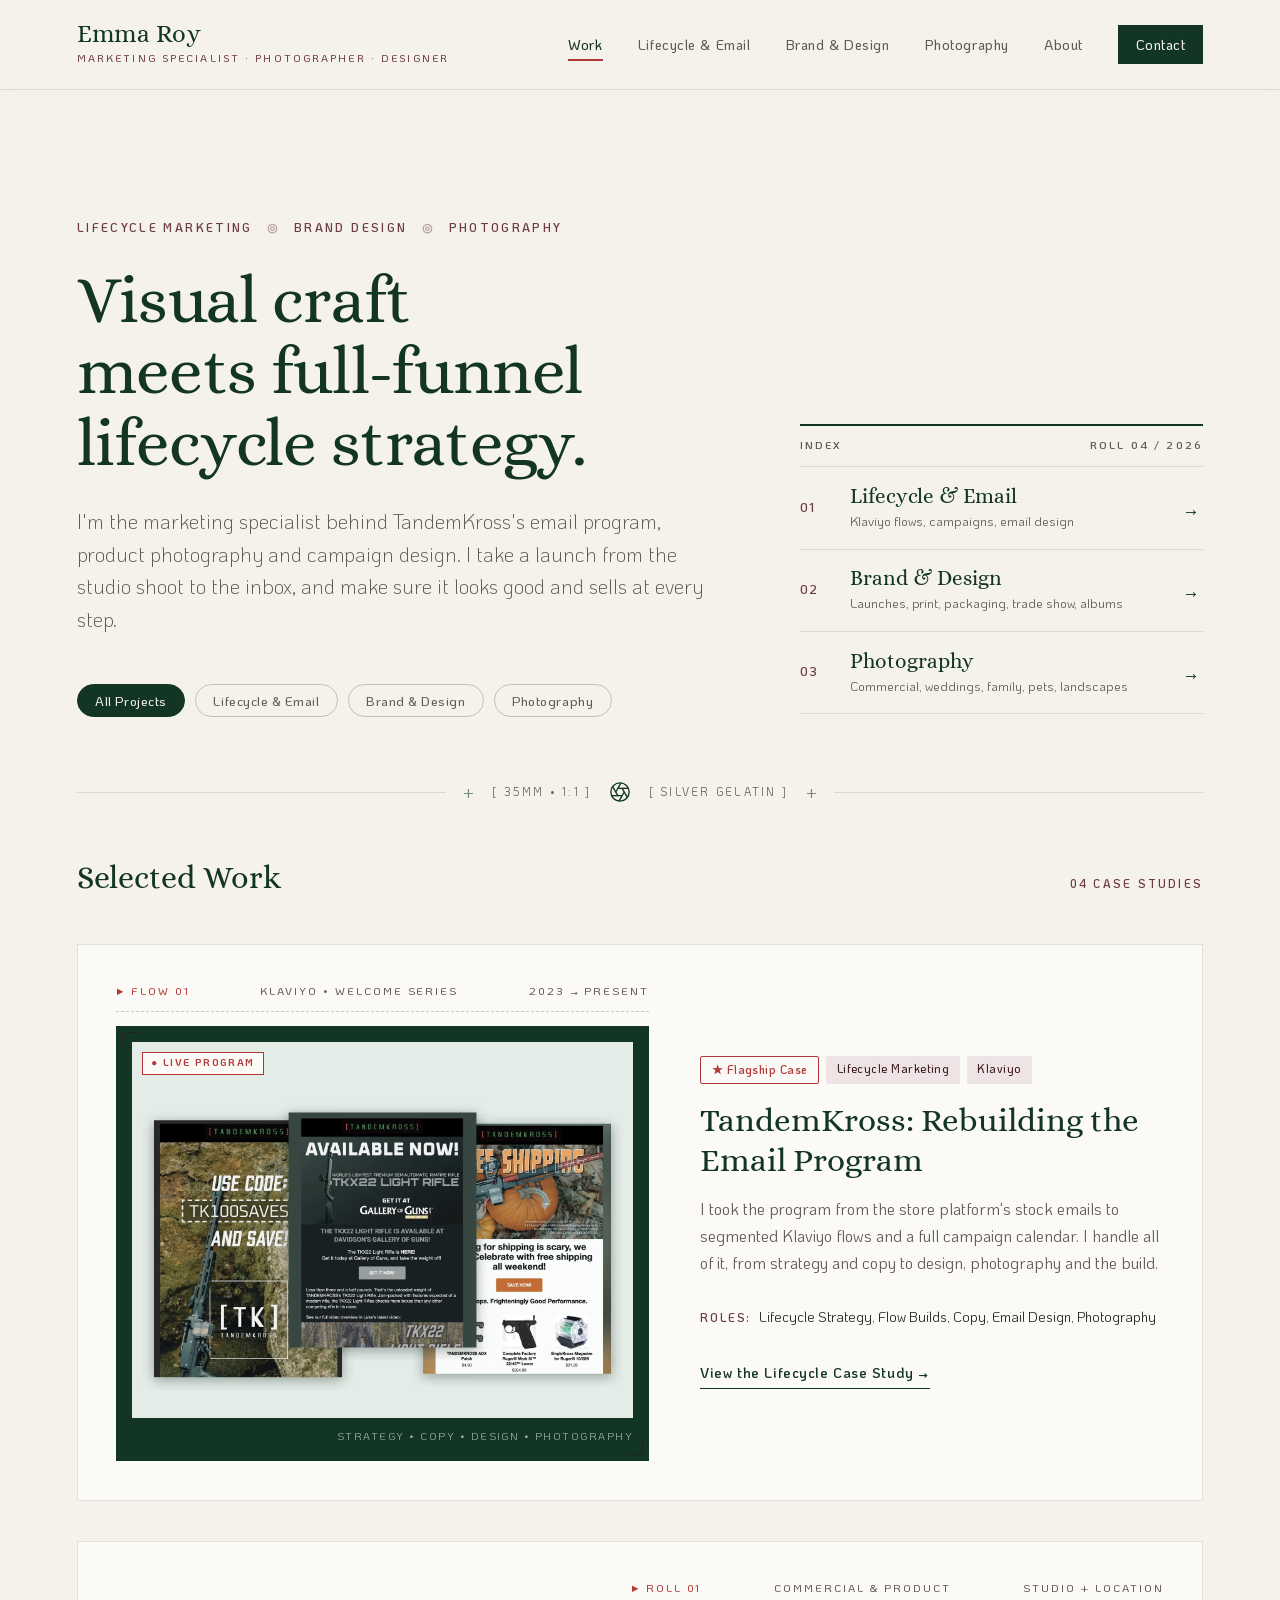
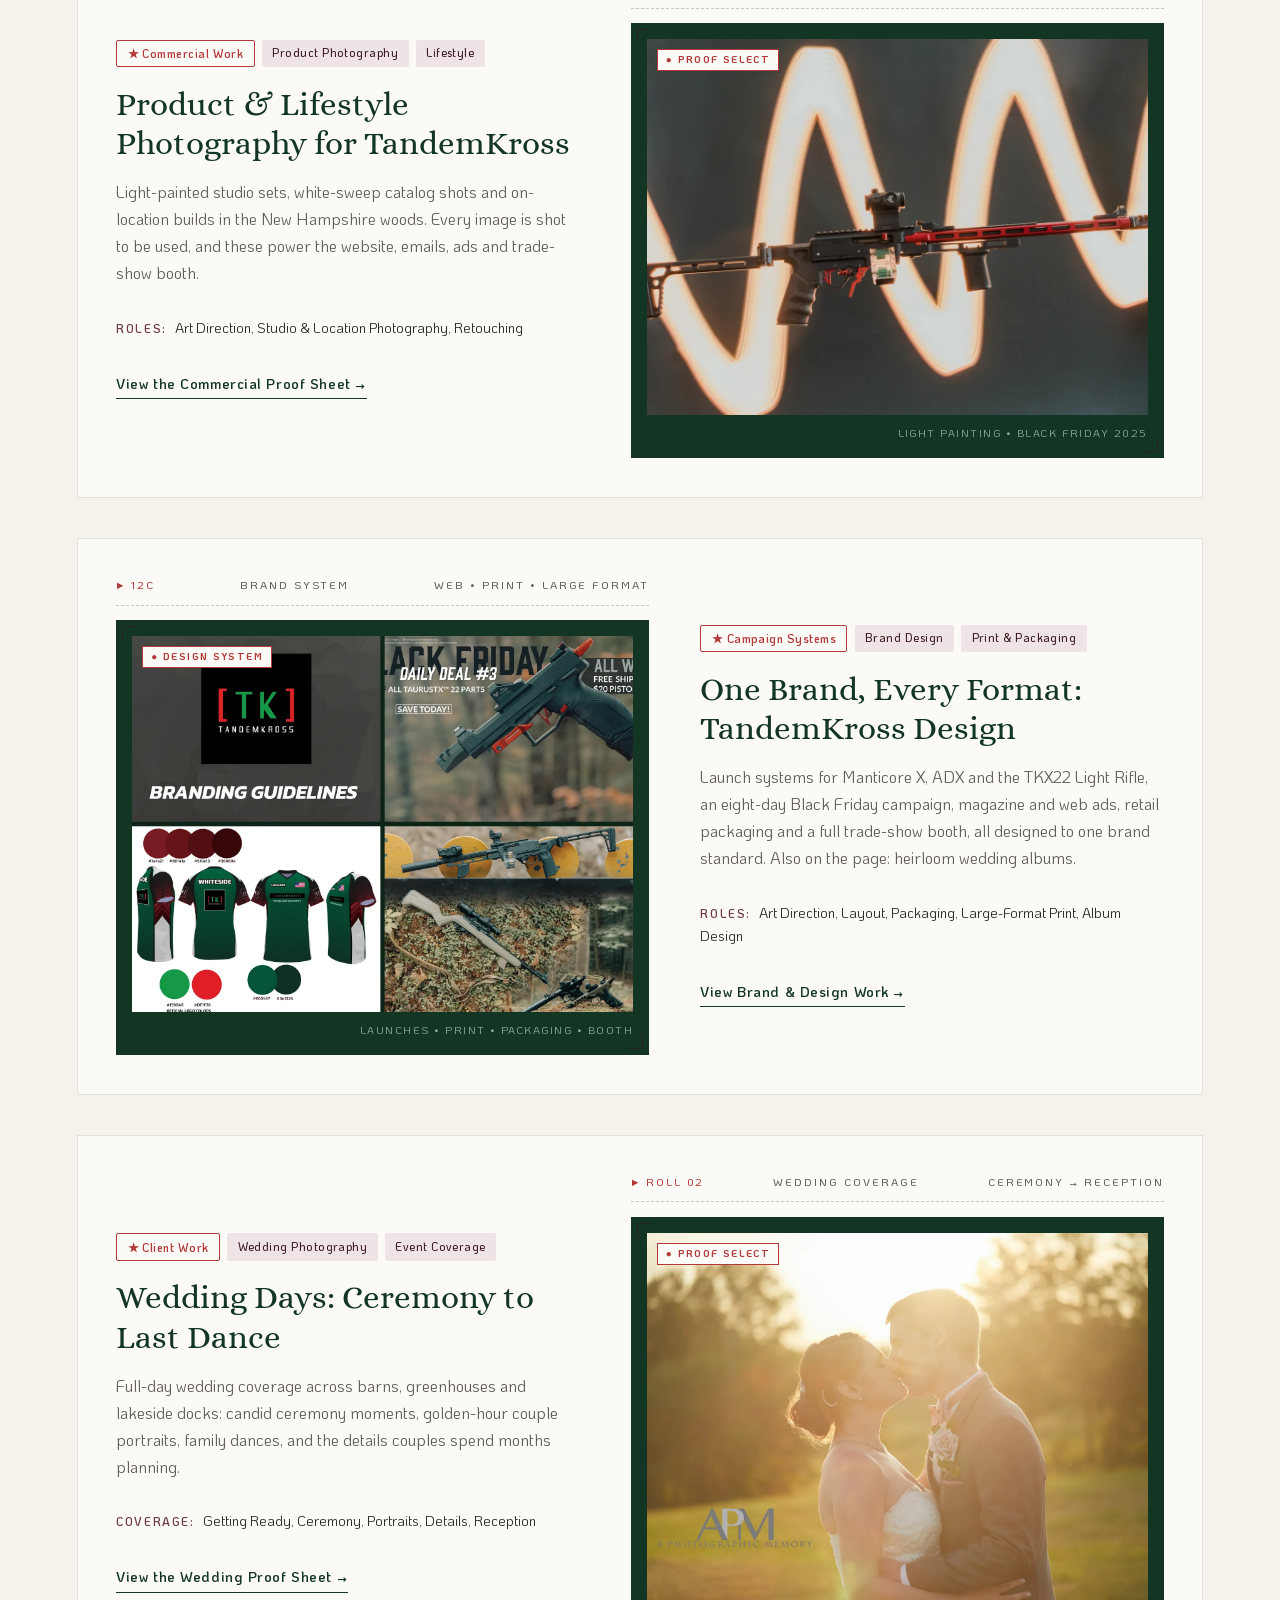
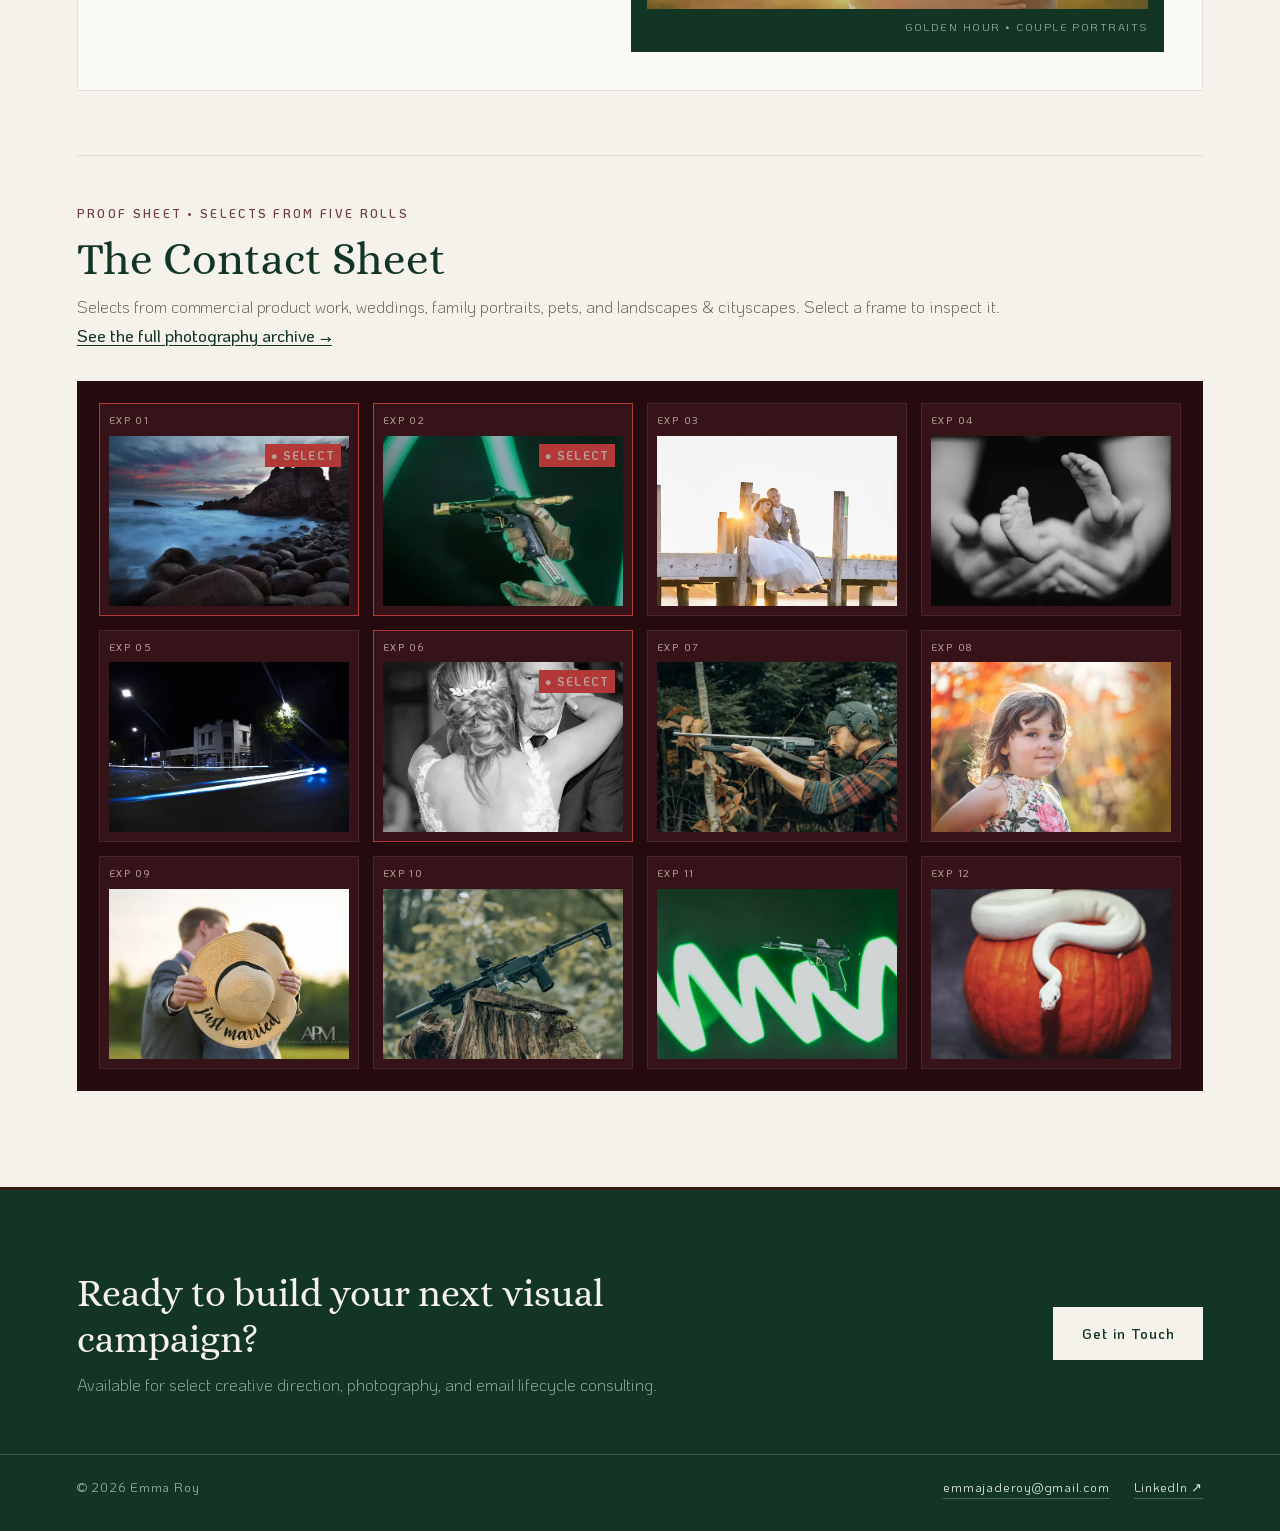
==== index.html @ 96a7fdbf "11-2-26 TandemKross case studies & portrait - Lifecycle page: real email program case studies (progr" ====
<!DOCTYPE html>
<html lang="en">
<head>
  <meta charset="UTF-8" />
  <meta name="viewport" content="width=device-width, initial-scale=1.0" />
  <title>Emma Roy | Lifecycle, Brand & Photography Portfolio</title>
  <meta name="description" content="Emma Roy, marketing specialist, photographer and designer: email lifecycle marketing, brand and campaign design, and commercial and wedding photography." />
  <meta property="og:type" content="website" />
  <meta property="og:title" content="Emma Roy | Lifecycle, Brand & Photography Portfolio" />
  <meta property="og:description" content="Case studies spanning art direction, photography, email design and behavioral CRM automation." />
  <meta name="theme-color" content="#F5F2EC" />
  <link rel="icon" href="favicon.svg" type="image/svg+xml" />
  <link rel="stylesheet" href="style.css" />
</head>
<body>

  <!-- Navigation -->
  <header class="site-header">
    <a href="index.html" class="logo">
      <span class="logo-name">Emma Roy</span>
      <span class="logo-role">Marketing Specialist · Photographer · Designer</span>
    </a>
    <nav class="nav-links">
      <a href="index.html" class="active">Work</a>
      <a href="lifecycle.html">Lifecycle & Email</a>
      <a href="brand-design.html">Brand & Design</a>
      <a href="photography.html">Photography</a>
      <a href="about.html">About</a>
      <a href="about.html#contact" class="nav-cta">Contact</a>
    </nav>
  </header>

  <!-- Hero Section -->
  <section class="hero-section hero-home">
    <div class="hero-main">
      <div class="hero-meta">
        <span>Lifecycle Marketing</span>
        <span class="aperture-glyph">◎</span>
        <span>Brand Design</span>
        <span class="aperture-glyph">◎</span>
        <span>Photography</span>
      </div>
      <h1 class="hero-title">Visual craft meets full-funnel lifecycle strategy.</h1>
      <p class="hero-lead">
        I'm the marketing specialist behind TandemKross's email program, product photography and campaign design. I take a launch from the studio shoot to the inbox, and make sure it looks good and sells at every step.
      </p>

      <!-- Work Filter Controls -->
      <div class="filter-bar" aria-label="Filter case studies">
        <button type="button" class="filter-btn active" data-filter="all">All Projects</button>
        <button type="button" class="filter-btn" data-filter="lifecycle">Lifecycle & Email</button>
        <button type="button" class="filter-btn" data-filter="brand">Brand & Design</button>
        <button type="button" class="filter-btn" data-filter="photo">Photography</button>
      </div>
    </div>

    <!-- Discipline Index (contents card) -->
    <nav class="discipline-index" aria-label="Disciplines">
      <div class="index-head">
        <span>Index</span>
        <span>Roll 04 / 2026</span>
      </div>
      <a href="lifecycle.html" class="index-row">
        <span class="index-num">01</span>
        <span class="index-body">
          <span class="index-title">Lifecycle & Email</span>
          <span class="index-desc">Klaviyo flows, campaigns, email design</span>
        </span>
        <span class="index-arrow" aria-hidden="true">→</span>
      </a>
      <a href="brand-design.html" class="index-row">
        <span class="index-num">02</span>
        <span class="index-body">
          <span class="index-title">Brand & Design</span>
          <span class="index-desc">Launches, print, packaging, trade show, albums</span>
        </span>
        <span class="index-arrow" aria-hidden="true">→</span>
      </a>
      <a href="photography.html" class="index-row">
        <span class="index-num">03</span>
        <span class="index-body">
          <span class="index-title">Photography</span>
          <span class="index-desc">Commercial, weddings, family, pets, landscapes</span>
        </span>
        <span class="index-arrow" aria-hidden="true">→</span>
      </a>
    </nav>
  </section>

  <!-- Aperture / Shutter Section Divider -->
  <div class="photo-divider">
    <span class="crop-mark">+</span>
    <span class="aspect-stamp">[ 35MM • 1:1 ]</span>
    <span class="aperture-icon">
      <svg width="22" height="22" viewBox="0 0 24 24" fill="none" stroke="currentColor" stroke-width="1.5">
        <circle cx="12" cy="12" r="10"/>
        <line x1="14.31" y1="8" x2="20.05" y2="17.94"/>
        <line x1="9.69" y1="8" x2="21.17" y2="8"/>
        <line x1="7.38" y1="12" x2="13.12" y2="2.06"/>
        <line x1="9.69" y1="16" x2="3.95" y2="6.06"/>
        <line x1="14.31" y1="16" x2="2.83" y2="16"/>
        <line x1="16.62" y1="12" x2="10.88" y2="21.94"/>
      </svg>
    </span>
    <span class="aspect-stamp">[ SILVER GELATIN ]</span>
    <span class="crop-mark">+</span>
  </div>

  <!-- Featured Case Studies Feed -->
  <main id="work" class="case-study-feed">

    <header class="feed-header">
      <h2 class="feed-title">Selected Work</h2>
      <span class="feed-count">04 Case Studies</span>
    </header>

    <!-- Project 1: Lifecycle & Email -->
    <article class="case-card" data-category="lifecycle">
      <div class="card-visual">
        <div class="film-rebate-strip">
          <span class="rebate-code">▶ FLOW 01</span>
          <span class="film-stock">KLAVIYO • WELCOME SERIES</span>
          <span class="exposure-spec">2023 → PRESENT</span>
        </div>

        <div class="media-container">
          <div class="proof-stamp">● LIVE PROGRAM</div>
          <img src="images/web/email/cover-collage-lg.webp"
               alt="Three TandemKross emails: a welcome offer, the TKX22 Light Rifle launch, and a Halloween free-shipping promotion"
               width="1600" height="1200" loading="lazy" decoding="async" />
          <div class="film-stamp">STRATEGY • COPY • DESIGN • PHOTOGRAPHY</div>
        </div>
      </div>

      <div class="card-info">
        <div class="tag-row">
          <span class="badge grease-badge">★ Flagship Case</span>
          <span class="badge">Lifecycle Marketing</span>
          <span class="badge">Klaviyo</span>
        </div>
        <h2 class="project-title">TandemKross: Rebuilding the Email Program</h2>
        <p class="project-summary">
          I took the program from the store platform's stock emails to segmented Klaviyo flows and a full campaign calendar. I handle all of it, from strategy and copy to design, photography and the build.
        </p>

        <div class="roles-delivered">
          <span>ROLES:</span> Lifecycle Strategy, Flow Builds, Copy, Email Design, Photography
        </div>

        <a href="lifecycle.html" class="view-case-link">View the Lifecycle Case Study →</a>
      </div>
    </article>

    <!-- Project 2: Commercial photography -->
    <article class="case-card reverse" data-category="photo brand">
      <div class="card-visual">
        <div class="film-rebate-strip">
          <span class="rebate-code">▶ ROLL 01</span>
          <span class="film-stock">COMMERCIAL & PRODUCT</span>
          <span class="exposure-spec">STUDIO + LOCATION</span>
        </div>

        <div class="media-container">
          <div class="proof-stamp">● PROOF SELECT</div>
          <img src="images/web/commercial/studio-light-painting-1-lg.webp"
               alt="Pistol suspended in sweeping white light-painted trails on black"
               width="1200" height="800" loading="lazy" decoding="async" />
          <div class="film-stamp">LIGHT PAINTING • BLACK FRIDAY 2025</div>
        </div>
      </div>

      <div class="card-info">
        <div class="tag-row">
          <span class="badge grease-badge">★ Commercial Work</span>
          <span class="badge">Product Photography</span>
          <span class="badge">Lifestyle</span>
        </div>
        <h2 class="project-title">Product & Lifestyle Photography for TandemKross</h2>
        <p class="project-summary">
          Light-painted studio sets, white-sweep catalog shots and on-location builds in the New Hampshire woods. Every image is shot to be used, and these power the website, emails, ads and trade-show booth.
        </p>

        <div class="roles-delivered">
          <span>ROLES:</span> Art Direction, Studio & Location Photography, Retouching
        </div>

        <a href="photography.html#roll-commercial" class="view-case-link">View the Commercial Proof Sheet →</a>
      </div>
    </article>

    <!-- Project 3: Brand & Campaign Design -->
    <article class="case-card" data-category="brand">
      <div class="card-visual">
        <div class="film-rebate-strip">
          <span class="rebate-code">▶ 12C</span>
          <span class="film-stock">BRAND SYSTEM</span>
          <span class="exposure-spec">WEB • PRINT • LARGE FORMAT</span>
        </div>

        <div class="media-container">
          <div class="proof-stamp">● DESIGN SYSTEM</div>
          <img src="images/web/design/cover-collage-lg.webp"
               alt="TandemKross design work: brand guidelines cover, a Black Friday banner, the team jersey and a trade-show back wall"
               width="1600" height="1200" loading="lazy" decoding="async" />
          <div class="film-stamp">LAUNCHES • PRINT • PACKAGING • BOOTH</div>
        </div>
      </div>

      <div class="card-info">
        <div class="tag-row">
          <span class="badge grease-badge">★ Campaign Systems</span>
          <span class="badge">Brand Design</span>
          <span class="badge">Print & Packaging</span>
        </div>
        <h2 class="project-title">One Brand, Every Format: TandemKross Design</h2>
        <p class="project-summary">
          Launch systems for Manticore X, ADX and the TKX22 Light Rifle, an eight-day Black Friday campaign, magazine and web ads, retail packaging and a full trade-show booth, all designed to one brand standard. Also on the page: heirloom wedding albums.
        </p>

        <div class="roles-delivered">
          <span>ROLES:</span> Art Direction, Layout, Packaging, Large-Format Print, Album Design
        </div>

        <a href="brand-design.html" class="view-case-link">View Brand & Design Work →</a>
      </div>
    </article>

    <!-- Project 4: Photography (Weddings) -->
    <article class="case-card reverse" data-category="photo">
      <div class="card-visual">
        <div class="film-rebate-strip">
          <span class="rebate-code">▶ ROLL 02</span>
          <span class="film-stock">WEDDING COVERAGE</span>
          <span class="exposure-spec">CEREMONY → RECEPTION</span>
        </div>

        <div class="media-container">
          <div class="proof-stamp">● PROOF SELECT</div>
          <img src="images/web/weddings/wedding-golden-hour-lg.webp"
               alt="Bride and groom kissing in a field, backlit by golden-hour sun"
               width="1600" height="1066" loading="lazy" decoding="async" />
          <div class="film-stamp">GOLDEN HOUR • COUPLE PORTRAITS</div>
        </div>
      </div>

      <div class="card-info">
        <div class="tag-row">
          <span class="badge grease-badge">★ Client Work</span>
          <span class="badge">Wedding Photography</span>
          <span class="badge">Event Coverage</span>
        </div>
        <h2 class="project-title">Wedding Days: Ceremony to Last Dance</h2>
        <p class="project-summary">
          Full-day wedding coverage across barns, greenhouses and lakeside docks: candid ceremony moments, golden-hour couple portraits, family dances, and the details couples spend months planning.
        </p>

        <div class="roles-delivered">
          <span>COVERAGE:</span> Getting Ready, Ceremony, Portraits, Details, Reception
        </div>

        <a href="photography.html#roll-weddings" class="view-case-link">View the Wedding Proof Sheet →</a>
      </div>
    </article>

  </main>

  <!-- Combined Photography Section: The Darkroom Contact Sheet -->
  <section id="contact-sheet" class="contact-sheet-section">
    <div class="section-header-wrap">
      <div class="sheet-meta">PROOF SHEET • SELECTS FROM FIVE ROLLS</div>
      <h2 class="sheet-title">The Contact Sheet</h2>
      <p class="sheet-subtitle">Selects from commercial product work, weddings, family portraits, pets, and landscapes & cityscapes. Select a frame to inspect it. <a href="photography.html" class="inline-link">See the full photography archive →</a></p>
    </div>

    <!-- 8-Frame Contact Sheet Grid with Automatic CSS Frame Numbering -->
    <div class="contact-sheet">
      <button type="button" class="contact-frame select-frame" data-full="images/web/landscapes/coast-sea-stacks-dusk-lg.webp" data-spec="24mm • f/22 • 4s • ISO 100">
        <span class="contact-thumb">
          <img src="images/web/landscapes/coast-sea-stacks-dusk-sm.webp" alt="Long exposure of rocky sea stacks at dusk, the water smoothed to mist over boulders" loading="lazy" decoding="async" />
          <span class="grease-pencil-mark">● SELECT</span>
        </span>
      </button>
      <button type="button" class="contact-frame select-frame" data-full="images/web/commercial/studio-light-painting-2-lg.webp" data-spec="Commercial • TandemKross">
        <span class="contact-thumb">
          <img src="images/web/commercial/studio-light-painting-2-sm.webp" alt="Rifle wrapped in electric-blue light-painted waves" loading="lazy" decoding="async" />
          <span class="grease-pencil-mark">● SELECT</span>
        </span>
      </button>
      <button type="button" class="contact-frame" data-full="images/web/weddings/wedding-dock-sunset-lg.webp" data-spec="Wedding coverage">
        <span class="contact-thumb"><img src="images/web/weddings/wedding-dock-sunset-sm.webp" alt="Couple seated at the end of a lake dock at sunset" loading="lazy" decoding="async" /></span>
      </button>
      <button type="button" class="contact-frame" data-full="images/web/family/newborn-feet-bw-lg.webp" data-spec="EF 50mm • f/1.8 • 1/200s • ISO 100">
        <span class="contact-thumb"><img src="images/web/family/newborn-feet-bw-sm.webp" alt="Black and white image of a newborn's feet cradled in a parent's hands" loading="lazy" decoding="async" /></span>
      </button>
      <button type="button" class="contact-frame" data-full="images/web/landscapes/street-light-trails-lg.webp" data-spec="24mm • f/4 • 10s • ISO 100">
        <span class="contact-thumb"><img src="images/web/landscapes/street-light-trails-sm.webp" alt="Blue car light trails sweeping past a corner building at night" loading="lazy" decoding="async" /></span>
      </button>
      <button type="button" class="contact-frame select-frame" data-full="images/web/weddings/wedding-father-daughter-dance-lg.webp" data-spec="Wedding coverage">
        <span class="contact-thumb">
          <img src="images/web/weddings/wedding-father-daughter-dance-sm.webp" alt="Black and white image of the bride embracing her father during their dance" loading="lazy" decoding="async" />
          <span class="grease-pencil-mark">● SELECT</span>
        </span>
      </button>
      <button type="button" class="contact-frame" data-full="images/web/commercial/lifestyle-hunter-build-lg.webp" data-spec="Commercial • TandemKross">
        <span class="contact-thumb"><img src="images/web/commercial/lifestyle-hunter-build-sm.webp" alt="Hunter in flannel aiming a Manticore X build in the woods" loading="lazy" decoding="async" /></span>
      </button>
      <button type="button" class="contact-frame" data-full="images/web/family/toddler-autumn-portrait-lg.webp" data-spec="5D Mark IV • EF 100mm Macro • f/3.2 • 1/2000s • ISO 800">
        <span class="contact-thumb"><img src="images/web/family/toddler-autumn-portrait-sm.webp" alt="Young girl in a floral dress smiling softly against glowing orange autumn leaves" loading="lazy" decoding="async" /></span>
      </button>
      <button type="button" class="contact-frame" data-full="images/web/weddings/wedding-just-married-lg.webp" data-spec="Wedding coverage">
        <span class="contact-thumb"><img src="images/web/weddings/wedding-just-married-sm.webp" alt="Couple kissing behind a straw hat that reads 'just married'" loading="lazy" decoding="async" /></span>
      </button>
      <button type="button" class="contact-frame" data-full="images/web/commercial/lifestyle-adx-stump-lg.webp" data-spec="Commercial • TandemKross">
        <span class="contact-thumb"><img src="images/web/commercial/lifestyle-adx-stump-sm.webp" alt="ADX build resting on a mossy stump in the forest" loading="lazy" decoding="async" /></span>
      </button>
      <button type="button" class="contact-frame" data-full="images/web/commercial/studio-light-painting-4-lg.webp" data-spec="Commercial • TandemKross">
        <span class="contact-thumb"><img src="images/web/commercial/studio-light-painting-4-sm.webp" alt="Polished pistol with orange accents framed by a warm light arc" loading="lazy" decoding="async" /></span>
      </button>
      <button type="button" class="contact-frame" data-full="images/web/animals/python-pumpkin-lg.webp" data-spec="EF 50mm • f/4 • 1/200s • ISO 100">
        <span class="contact-thumb"><img src="images/web/animals/python-pumpkin-sm.webp" alt="White python coiled on top of a bright orange pumpkin against a dark textured backdrop" loading="lazy" decoding="async" /></span>
      </button>
    </div>
  </section>

  <!-- Footer -->
  <footer id="contact" class="site-footer">
    <div class="footer-wrap">
      <div>
        <h3>Ready to build your next visual campaign?</h3>
        <p>Available for select creative direction, photography, and email lifecycle consulting.</p>
      </div>
      <a href="mailto:emmajaderoy@gmail.com" class="footer-btn">Get in Touch</a>
    </div>
    <div class="footer-base">
      <span>&copy; 2026 Emma Roy</span>
      <span class="footer-links"><a href="mailto:emmajaderoy@gmail.com">emmajaderoy@gmail.com</a><a href="https://www.linkedin.com/in/emma-roy" target="_blank" rel="noopener">LinkedIn ↗</a></span>
    </div>
  </footer>

  <!-- Script connected at bottom of body -->
  <script src="script.js"></script>
</body>
</html>
---- style.css ----
/* ==========================================================================
   1. LOCAL FONT REGISTRATION (@font-face)
   ========================================================================== */

/* Alice (Display / Serif Titles) */
@font-face {
  font-family: 'Alice';
  src: url('fonts/Alice-Regular.woff2') format('woff2'),
       url('fonts/Alice-Regular.ttf') format('truetype');
  font-weight: 400;
  font-style: normal;
  font-display: swap;
}

/* KoHo (Body / Technical / Navigation / Directory) */
@font-face {
  font-family: 'KoHo';
  src: url('fonts/KoHo-Light.woff2') format('woff2'),
       url('fonts/KoHo-Light.ttf') format('truetype');
  font-weight: 300;
  font-style: normal;
  font-display: swap;
}

@font-face {
  font-family: 'KoHo';
  src: url('fonts/KoHo-Regular.woff2') format('woff2'),
       url('fonts/KoHo-Regular.ttf') format('truetype');
  font-weight: 400;
  font-style: normal;
  font-display: swap;
}

@font-face {
  font-family: 'KoHo';
  src: url('fonts/KoHo-Italic.woff2') format('woff2'),
       url('fonts/KoHo-Italic.ttf') format('truetype');
  font-weight: 400;
  font-style: italic;
  font-display: swap;
}

@font-face {
  font-family: 'KoHo';
  src: url('fonts/KoHo-Medium.woff2') format('woff2'),
       url('fonts/KoHo-Medium.ttf') format('truetype');
  font-weight: 500;
  font-style: normal;
  font-display: swap;
}

@font-face {
  font-family: 'KoHo';
  src: url('fonts/KoHo-SemiBold.woff2') format('woff2'),
       url('fonts/KoHo-SemiBold.ttf') format('truetype');
  font-weight: 600;
  font-style: normal;
  font-display: swap;
}

@font-face {
  font-family: 'KoHo';
  src: url('fonts/KoHo-Bold.woff2') format('woff2'),
       url('fonts/KoHo-Bold.ttf') format('truetype');
  font-weight: 700;
  font-style: normal;
  font-display: swap;
}

/* ==========================================================================
   2. DESIGN TOKENS
   --------------------------------------------------------------------------
   Neutral base (outside the color ratio): warm paper + ink.
   Accent ratio, built on green's split complements:
     60%  GREEN  forest / sage   headings, nav, buttons, links, metrics,
                                 media mats, footer
     30%  PLUM   (red-violet)    media placeholders, eyebrows, badges,
                                 contact sheet
     10%  RED    safelight/bark  (red-orange) grease-pencil stamps, select
                                 marks, active underline, hover accents
   ========================================================================== */
:root {
  /* Neutrals */
  --paper:         #F5F2EC; /* page canvas */
  --paper-raised:  #FBFAF6; /* cards, panels */
  --ink:           #24231F; /* body text */
  --ink-muted:     #5F5A53; /* secondary text (6:1 on paper) */
  --rule:          rgba(36, 35, 31, 0.12);
  --rule-strong:   rgba(36, 35, 31, 0.24);

  /* 60: Green */
  --color-forest:      #123524;
  --color-forest-deep: #0C2418;
  --color-sage:        #98B5A7;
  --color-sage-tint:   #E4ECE7;

  /* 30: Plum */
  --color-plum:        #361219;
  --color-plum-deep:   #250B10;
  --color-plum-soft:   #6E3A44; /* plum for text on paper (7:1) */
  --color-plum-tint:   #EFE4E5;

  /* 10: Red */
  --color-safelight:   #B33939;
  --color-bark:        #361D12;
  --color-parchment:   #B5A198;

  --font-display: 'Alice', Georgia, serif;
  --font-body:    'KoHo', -apple-system, BlinkMacSystemFont, 'Segoe UI', sans-serif;

  --gutter: clamp(1.25rem, 6vw, 6rem);
  --content-max: 1240px;
}

/* ==========================================================================
   3. BASE
   ========================================================================== */
* {
  box-sizing: border-box;
  margin: 0;
  padding: 0;
}

html {
  scroll-behavior: smooth;
  scroll-padding-top: 6rem;
}

body {
  background-color: var(--paper);
  color: var(--ink);
  font-family: var(--font-body);
  font-weight: 400;
  font-size: 17px;
  line-height: 1.65;
  -webkit-font-smoothing: antialiased;
  text-rendering: optimizeLegibility;
}

body.lightbox-open {
  overflow: hidden;
}

/* The hidden attribute always wins over component display rules */
[hidden] {
  display: none !important;
}

::selection {
  background: var(--color-forest);
  color: var(--paper);
}

:focus-visible {
  outline: 2px solid var(--color-forest);
  outline-offset: 3px;
}

/* Shared content width */
.hero-section,
.photo-divider,
.case-study-feed,
.contact-sheet-section,
.footer-wrap,
.footer-base {
  width: 100%;
  max-width: calc(var(--content-max) + var(--gutter) * 2);
  margin-left: auto;
  margin-right: auto;
  padding-left: var(--gutter);
  padding-right: var(--gutter);
}

/* Small uppercase label style, shared by meta lines */
.hero-meta,
.sheet-meta,
.film-rebate-strip,
.aspect-stamp,
.film-stamp {
  font-family: var(--font-body);
  text-transform: uppercase;
}

/* ==========================================================================
   4. NAVIGATION
   ========================================================================== */
.site-header {
  position: sticky;
  top: 0;
  z-index: 50;
  display: flex;
  justify-content: space-between;
  align-items: center;
  gap: 1.5rem;
  padding: 1.4rem var(--gutter);
  background-color: rgba(245, 242, 236, 0.92);
  backdrop-filter: saturate(140%) blur(10px);
  -webkit-backdrop-filter: saturate(140%) blur(10px);
  border-bottom: 1px solid var(--rule);
}

/* Name wordmark: Alice name over a small descriptor line */
.logo {
  display: flex;
  flex-direction: column;
  gap: 0.15rem;
  text-decoration: none;
  color: var(--color-forest);
}

.logo-name {
  font-family: var(--font-display);
  font-size: 1.55rem;
  line-height: 1;
  letter-spacing: 0.01em;
}

.logo-role {
  font-family: var(--font-body);
  font-weight: 500;
  font-size: 0.66rem;
  letter-spacing: 0.2em;
  text-transform: uppercase;
  color: var(--color-plum-soft);
}

.logo:hover .logo-name {
  text-decoration: underline;
  text-decoration-color: var(--color-safelight);
  text-decoration-thickness: 1.5px;
  text-underline-offset: 5px;
}

.nav-links {
  display: flex;
  flex-wrap: wrap;
  align-items: center;
  gap: 0.6rem 2.2rem;
}

.nav-links a {
  position: relative;
  font-family: var(--font-body);
  font-weight: 500;
  font-size: 0.88rem;
  text-decoration: none;
  color: var(--ink-muted);
  letter-spacing: 0.04em;
  transition: color 0.2s ease;
}

.nav-links a:hover,
.nav-links a.active {
  color: var(--color-forest);
}

/* Grease-pencil underline for the active page */
.nav-links a.active::after {
  content: "";
  position: absolute;
  left: 0;
  bottom: -5px;
  width: 100%;
  height: 2px;
  background-color: var(--color-safelight);
}

.nav-links a.nav-cta {
  color: var(--paper);
  background-color: var(--color-forest);
  padding: 0.5rem 1.1rem;
  transition: background-color 0.2s ease;
}

.nav-links a.nav-cta:hover {
  color: var(--paper);
  background-color: var(--color-forest-deep);
}

/* ==========================================================================
   5. HERO
   ========================================================================== */
.hero-section {
  padding-top: clamp(4rem, 10vw, 8rem);
  padding-bottom: 3rem;
}

.hero-meta {
  display: flex;
  flex-wrap: wrap;
  align-items: center;
  gap: 0.5rem 0.9rem;
  font-weight: 600;
  font-size: 0.74rem;
  letter-spacing: 0.2em;
  color: var(--color-plum-soft);
  margin-bottom: 1.6rem;
}

.aperture-glyph {
  color: var(--color-parchment);
}

.hero-title {
  font-family: var(--font-display);
  font-size: clamp(2.4rem, 5.2vw, 4.5rem);
  font-weight: 400;
  line-height: 1.08;
  letter-spacing: -0.01em;
  color: var(--color-forest);
  max-width: 21ch;
  text-wrap: balance;
  margin-bottom: 1.6rem;
}

.hero-lead {
  font-weight: 300;
  font-size: clamp(1.1rem, 1.6vw, 1.3rem);
  line-height: 1.6;
  max-width: 40rem;
  color: var(--ink-muted);
  margin-bottom: 3rem;
}

/* Home hero: headline column + discipline index card */
.hero-home {
  display: grid;
  grid-template-columns: minmax(0, 1.6fr) minmax(280px, 1fr);
  gap: clamp(2.5rem, 6vw, 6rem);
  align-items: end;
}

.discipline-index {
  border-top: 2px solid var(--color-forest);
  margin-bottom: 0.2rem;
}

.index-head {
  display: flex;
  justify-content: space-between;
  font-weight: 600;
  font-size: 0.68rem;
  letter-spacing: 0.2em;
  text-transform: uppercase;
  color: var(--ink-muted);
  padding: 0.7rem 0;
  border-bottom: 1px solid var(--rule);
}

.index-row {
  display: grid;
  grid-template-columns: 2.4rem 1fr auto;
  align-items: center;
  gap: 0.75rem;
  padding: 1.05rem 0.4rem 1.05rem 0;
  border-bottom: 1px solid var(--rule);
  text-decoration: none;
  color: inherit;
  transition: background-color 0.2s ease, padding 0.2s ease;
}

.index-row:hover {
  background-color: var(--color-sage-tint);
  padding-left: 0.6rem;
}

.index-num {
  font-weight: 600;
  font-size: 0.75rem;
  letter-spacing: 0.1em;
  color: var(--color-plum-soft);
}

.index-body {
  display: flex;
  flex-direction: column;
}

.index-title {
  font-family: var(--font-display);
  font-size: 1.3rem;
  line-height: 1.25;
  color: var(--color-forest);
}

.index-desc {
  font-size: 0.82rem;
  color: var(--ink-muted);
}

.index-arrow {
  color: var(--color-forest);
  transition: transform 0.2s ease, color 0.2s ease;
}

.index-row:hover .index-arrow {
  transform: translateX(4px);
  color: var(--color-safelight);
}

/* Filter controls */
.filter-bar {
  display: flex;
  flex-wrap: wrap;
  gap: 0.6rem;
}

.filter-btn {
  background: transparent;
  color: var(--ink-muted);
  border: 1px solid var(--rule-strong);
  border-radius: 999px;
  padding: 0.45rem 1.1rem;
  font-family: var(--font-body);
  font-weight: 500;
  font-size: 0.82rem;
  letter-spacing: 0.04em;
  cursor: pointer;
  transition: background-color 0.2s ease, color 0.2s ease, border-color 0.2s ease;
}

.filter-btn:hover {
  color: var(--color-forest);
  border-color: var(--color-forest);
}

.filter-btn.active {
  background: var(--color-forest);
  color: var(--paper);
  border-color: var(--color-forest);
}

/* ==========================================================================
   6. SECTION DIVIDER (APERTURE & CROP MARKS)
   ========================================================================== */
.photo-divider {
  display: flex;
  align-items: center;
  gap: 1.1rem;
  padding-top: 1rem;
  padding-bottom: 2.5rem;
  color: var(--ink-muted);
}

/* Hairlines extend from the marks to the content edges */
.photo-divider::before,
.photo-divider::after {
  content: "";
  flex: 1;
  height: 1px;
  background: var(--rule);
}

.crop-mark {
  font-size: 1rem;
  line-height: 1;
  color: var(--color-forest);
  opacity: 0.6;
}

.aspect-stamp {
  font-size: 0.7rem;
  letter-spacing: 0.2em;
}

.aperture-icon {
  display: flex;
  align-items: center;
  color: var(--color-forest);
}

/* ==========================================================================
   7. CASE STUDY CARDS (VIEWFINDER RETICLES & FILM REBATES)
   ========================================================================== */
.case-study-feed {
  padding-top: 0.5rem;
  padding-bottom: 4rem;
  display: flex;
  flex-direction: column;
  gap: 2.5rem;
}

.feed-header {
  display: flex;
  justify-content: space-between;
  align-items: baseline;
  gap: 1rem;
}

.feed-title {
  font-family: var(--font-display);
  font-weight: 400;
  font-size: clamp(1.6rem, 2.5vw, 2rem);
  color: var(--color-forest);
}

.feed-count {
  font-weight: 600;
  font-size: 0.7rem;
  letter-spacing: 0.2em;
  text-transform: uppercase;
  color: var(--color-plum-soft);
}

.case-card {
  display: grid;
  grid-template-columns: 1.15fr 1fr;
  gap: clamp(2rem, 4vw, 4rem);
  align-items: center;
  background-color: var(--paper-raised);
  border: 1px solid var(--rule);
  padding: clamp(1.25rem, 3vw, 2.75rem);
  transition: opacity 0.25s ease, transform 0.25s ease, border-color 0.25s ease;
}

.case-card:hover {
  border-color: var(--rule-strong);
}

.case-card.reverse {
  grid-template-columns: 1fr 1.15fr;
}
.case-card.reverse .card-visual {
  order: 2;
}

/* Filter states (toggled by script.js) */
.filter-section {
  transition: opacity 0.25s ease, transform 0.25s ease;
}

.case-card.is-filtered-out,
.filter-section.is-filtered-out {
  opacity: 0;
  transform: translateY(12px);
}

.feed-empty {
  font-weight: 300;
  font-size: 1.05rem;
  color: var(--ink-muted);
  padding: 3rem 2rem;
  border: 1px dashed var(--rule-strong);
  text-align: center;
}

/* Film rebate header strip */
.film-rebate-strip {
  display: flex;
  flex-wrap: wrap;
  justify-content: space-between;
  gap: 4px 16px;
  font-weight: 500;
  font-size: 0.68rem;
  letter-spacing: 0.18em;
  color: var(--ink-muted);
  padding-bottom: 0.6rem;
  margin-bottom: 0.9rem;
  border-bottom: 1px dashed var(--rule-strong);
}

.rebate-code {
  color: var(--color-safelight);
}

/* Forest mat with viewfinder reticles */
.media-container {
  background: var(--color-forest);
  padding: 16px;
  position: relative;
}

.media-container::before,
.media-container::after {
  content: "";
  position: absolute;
  width: 14px;
  height: 14px;
  border-color: var(--color-sage);
  pointer-events: none;
}

.media-container::before {
  top: 6px;
  left: 6px;
  border-top: 1.5px solid;
  border-left: 1.5px solid;
}

.media-container::after {
  bottom: 6px;
  right: 6px;
  border-bottom: 1.5px solid;
  border-right: 1.5px solid;
}

/* Grease-pencil proof stamp */
.proof-stamp {
  position: absolute;
  top: 26px;
  left: 26px;
  z-index: 2;
  font-weight: 700;
  font-size: 0.62rem;
  letter-spacing: 0.14em;
  color: var(--color-safelight);
  background: var(--paper-raised);
  border: 1px solid var(--color-safelight);
  padding: 2px 8px;
}

.media-placeholder {
  aspect-ratio: 4 / 3;
  background:
    radial-gradient(ellipse at 50% 40%, rgba(255, 255, 255, 0.06), transparent 70%),
    var(--color-plum);
  display: flex;
  align-items: center;
  justify-content: center;
}

/* Real images dropped into a media container */
.media-container img {
  display: block;
  width: 100%;
  height: auto; /* let aspect-ratio win over the HTML height attribute */
  aspect-ratio: 4 / 3;
  object-fit: cover;
}

.media-placeholder span {
  font-weight: 500;
  font-size: 0.78rem;
  letter-spacing: 0.18em;
  color: var(--color-parchment);
  text-align: center;
  padding: 0 1rem;
}

.film-stamp {
  font-weight: 400;
  font-size: 0.66rem;
  letter-spacing: 0.14em;
  color: var(--color-sage);
  margin-top: 10px;
  text-align: right;
}

/* Card info & badges */
.tag-row {
  display: flex;
  flex-wrap: wrap;
  gap: 0.45rem;
  margin-bottom: 1.1rem;
}

.badge {
  font-weight: 500;
  font-size: 0.72rem;
  letter-spacing: 0.04em;
  background-color: var(--color-plum-tint);
  color: var(--color-plum);
  padding: 0.2rem 0.65rem;
  border-radius: 2px;
}

.badge.grease-badge {
  background-color: transparent;
  color: var(--color-safelight);
  border: 1px solid var(--color-safelight);
  font-weight: 600;
}

.project-title {
  font-family: var(--font-display);
  font-size: clamp(1.7rem, 2.6vw, 2.25rem);
  font-weight: 400;
  color: var(--color-forest);
  line-height: 1.18;
  margin-bottom: 1rem;
}

.project-summary {
  font-weight: 400;
  font-size: 1.02rem;
  color: var(--ink-muted);
  margin-bottom: 1.8rem;
}

/* Metrics */
.metrics-grid {
  display: grid;
  grid-template-columns: repeat(2, 1fr);
  gap: 1.5rem;
  padding: 1.1rem 0;
  margin-bottom: 1.4rem;
  border-top: 1px solid var(--rule);
  border-bottom: 1px solid var(--rule);
}

.metric-val {
  display: block;
  font-family: var(--font-display);
  font-size: 2rem;
  line-height: 1.2;
  color: var(--color-forest);
}

.metric-lbl {
  font-weight: 500;
  font-size: 0.74rem;
  text-transform: uppercase;
  letter-spacing: 0.1em;
  color: var(--ink-muted);
}

.roles-delivered {
  font-size: 0.88rem;
  color: var(--ink);
  margin-bottom: 1.8rem;
}

.roles-delivered span {
  font-weight: 600;
  font-size: 0.72rem;
  letter-spacing: 0.14em;
  color: var(--color-plum-soft);
  margin-right: 0.3rem;
}

.view-case-link {
  font-weight: 600;
  font-size: 0.88rem;
  color: var(--color-forest);
  text-decoration: none;
  letter-spacing: 0.04em;
  display: inline-block;
  border-bottom: 1.5px solid var(--color-forest);
  padding-bottom: 3px;
  transition: color 0.2s ease, border-color 0.2s ease;
}

.view-case-link:hover {
  border-color: var(--color-safelight);
}

/* Placeholder for case studies not yet written (not a link) */
.view-case-link.is-pending {
  color: var(--ink-muted);
  font-weight: 500;
  border-bottom: 1px dashed var(--rule-strong);
}

/* ==========================================================================
   8. CONTACT SHEET GALLERY (PLUM DARKROOM)
   ========================================================================== */
.contact-sheet-section {
  padding-top: 0;
  padding-bottom: 6rem;
}

.section-header-wrap {
  margin-bottom: 2rem;
  padding-top: 3rem;
  border-top: 1px solid var(--rule);
}

.sheet-meta {
  font-weight: 600;
  font-size: 0.72rem;
  letter-spacing: 0.2em;
  color: var(--color-plum-soft);
  margin-bottom: 0.6rem;
}

.sheet-title {
  font-family: var(--font-display);
  font-size: clamp(2rem, 3.5vw, 2.8rem);
  font-weight: 400;
  line-height: 1.15;
  color: var(--color-forest);
  margin-bottom: 0.5rem;
}

.sheet-subtitle {
  font-weight: 300;
  font-size: 1.08rem;
  color: var(--ink-muted);
}

.inline-link {
  color: var(--color-forest);
  font-weight: 500;
  text-decoration: underline;
  text-decoration-thickness: 1px;
  text-underline-offset: 3px;
  white-space: nowrap;
}

.inline-link:hover {
  text-decoration-color: var(--color-safelight);
}

.contact-sheet {
  display: grid;
  grid-template-columns: repeat(auto-fill, minmax(240px, 1fr));
  gap: 14px;
  background-color: var(--color-plum-deep);
  padding: 22px;
  counter-reset: frame-num;
}

.contact-frame {
  /* Rendered as <button> for keyboard access: reset native button styles */
  display: block;
  width: 100%;
  font: inherit;
  color: inherit;
  text-align: left;
  position: relative;
  background: var(--color-plum);
  border: 1px solid rgba(181, 161, 152, 0.14);
  padding: 9px;
  counter-increment: frame-num;
  transition: transform 0.2s ease, border-color 0.2s ease;
  cursor: pointer;
}

.contact-frame:hover,
.contact-frame:focus-visible {
  transform: translateY(-2px);
  border-color: var(--color-sage);
}

.contact-frame:focus-visible {
  outline-color: var(--color-sage);
}

/* Automatic counter stamp: EXP 01, EXP 02... */
.contact-frame::before {
  content: "EXP " counter(frame-num, decimal-leading-zero);
  display: block;
  font-family: var(--font-body);
  font-weight: 500;
  font-size: 0.62rem;
  letter-spacing: 0.14em;
  color: var(--color-parchment);
  margin-bottom: 6px;
}

.contact-thumb {
  height: 170px;
  background: #1C080C;
  display: flex;
  align-items: center;
  justify-content: center;
  position: relative;
}

.contact-thumb img {
  width: 100%;
  height: 100%;
  object-fit: cover;
  object-position: 50% 28%; /* bias crop upward so portrait-orientation faces stay in frame */
}

.contact-thumb span {
  font-size: 0.72rem;
  letter-spacing: 0.1em;
  color: var(--color-parchment);
  text-align: center;
}

.select-frame {
  border-color: var(--color-safelight);
}

.grease-pencil-mark {
  position: absolute;
  top: 8px;
  right: 8px;
  font-weight: 700;
  font-size: 0.62rem;
  letter-spacing: 0.08em;
  color: #fff;
  background-color: var(--color-safelight);
  padding: 2px 6px;
}

/* ==========================================================================
   9. FOOTER (FOREST)
   ========================================================================== */
.site-footer {
  background-color: var(--color-forest);
  color: var(--color-sage-tint);
  padding: 5rem 0 2rem;
  border-top: 3px solid var(--color-bark);
}

.footer-wrap {
  display: flex;
  justify-content: space-between;
  align-items: center;
  flex-wrap: wrap;
  gap: 2rem;
}

.footer-wrap h3 {
  font-family: var(--font-display);
  font-size: clamp(1.7rem, 3vw, 2.4rem);
  font-weight: 400;
  line-height: 1.2;
  color: var(--paper);
  margin-bottom: 0.5rem;
  max-width: 24ch;
}

.footer-wrap p {
  font-weight: 300;
  color: var(--color-sage);
}

.footer-btn {
  font-family: var(--font-body);
  font-weight: 600;
  font-size: 0.88rem;
  background-color: var(--paper);
  color: var(--color-forest);
  padding: 0.95rem 1.8rem;
  text-decoration: none;
  letter-spacing: 0.06em;
  transition: background-color 0.2s ease, color 0.2s ease;
}

.footer-btn:hover {
  background-color: var(--color-sage);
  color: var(--color-forest-deep);
}

.footer-base {
  display: flex;
  justify-content: space-between;
  flex-wrap: wrap;
  gap: 0.5rem 2rem;
  margin-top: 3.5rem;
  padding-top: 1.4rem;
  border-top: 1px solid rgba(152, 181, 167, 0.25);
  font-size: 0.8rem;
  letter-spacing: 0.06em;
  color: var(--color-sage);
}

.footer-base a {
  color: var(--color-sage-tint);
  text-decoration: none;
  border-bottom: 1px solid rgba(152, 181, 167, 0.4);
}

.footer-base a:hover {
  color: var(--paper);
  border-color: var(--paper);
}

.site-footer :focus-visible {
  outline-color: var(--paper);
}

/* ==========================================================================
   10. LIGHTBOX INSPECTION MODAL (DYNAMIC JS TARGET)
   ========================================================================== */
.darkroom-lightbox {
  position: fixed;
  inset: 0;
  display: flex;
  align-items: center;
  justify-content: center;
  z-index: 1000;
  opacity: 0;
  visibility: hidden; /* removes closed modal from tab order & screen readers */
  pointer-events: none;
  transition: opacity 0.25s ease, visibility 0s linear 0.25s;
}

.darkroom-lightbox.is-active {
  opacity: 1;
  visibility: visible;
  pointer-events: auto;
  transition: opacity 0.25s ease, visibility 0s;
}

.lightbox-overlay {
  position: absolute;
  inset: 0;
  background-color: rgba(12, 36, 24, 0.82);
  backdrop-filter: blur(6px);
}

.lightbox-content {
  position: relative;
  z-index: 2;
  width: min(880px, 92vw);
  background-color: var(--paper-raised);
  padding: 2rem;
  box-shadow: 0 30px 80px rgba(0, 0, 0, 0.35);
}

.lightbox-close {
  position: absolute;
  top: 1rem;
  right: 1.1rem;
  background: transparent;
  border: none;
  color: var(--ink-muted);
  font-size: 1.15rem;
  line-height: 1;
  padding: 0.3rem;
  cursor: pointer;
  transition: color 0.15s ease;
}

.lightbox-close:hover {
  color: var(--color-safelight);
}

.lightbox-header {
  font-size: 0.72rem;
  font-weight: 600;
  letter-spacing: 0.18em;
  color: var(--color-plum-soft);
  margin-bottom: 1.1rem;
  padding-bottom: 0.6rem;
  padding-right: 2.5rem;
  border-bottom: 1px dashed var(--rule-strong);
}

.lightbox-viewer {
  position: relative;
  background: var(--color-forest);
  padding: 14px;
  margin-bottom: 1rem;
}

.lightbox-img {
  display: block;
  width: 100%;
  height: min(68vh, 640px);
  object-fit: contain;
  background: var(--color-forest-deep);
}

.lightbox-nav {
  position: absolute;
  top: 50%;
  transform: translateY(-50%);
  width: 2.6rem;
  height: 2.6rem;
  border: none;
  border-radius: 50%;
  background: rgba(251, 250, 246, 0.9);
  color: var(--color-forest);
  font-size: 1.1rem;
  cursor: pointer;
  transition: background-color 0.15s ease, color 0.15s ease;
}

.lightbox-nav:hover {
  background: var(--paper-raised);
  color: var(--color-safelight);
}

.lightbox-prev { left: 24px; }
.lightbox-next { right: 24px; }

.lightbox-placeholder {
  height: min(420px, 55vh);
  background: var(--color-plum);
  display: flex;
  align-items: center;
  justify-content: center;
}

.lightbox-placeholder span {
  font-size: 0.9rem;
  letter-spacing: 0.16em;
  color: var(--color-parchment);
}

.lightbox-meta {
  display: flex;
  justify-content: space-between;
  align-items: baseline;
  flex-wrap: wrap;
  gap: 0.3rem 1.5rem;
}

.lightbox-caption {
  font-size: 0.95rem;
  color: var(--ink);
}

.lightbox-spec {
  font-size: 0.7rem;
  font-weight: 500;
  letter-spacing: 0.12em;
  text-transform: uppercase;
  color: var(--ink-muted);
}

/* ==========================================================================
   10b. ABOUT & CONTACT PAGE
   ========================================================================== */
.hero-actions {
  display: flex;
  flex-wrap: wrap;
  gap: 0.75rem;
}

.btn {
  display: inline-block;
  font-family: var(--font-body);
  font-weight: 600;
  font-size: 0.88rem;
  letter-spacing: 0.05em;
  text-decoration: none;
  padding: 0.85rem 1.5rem;
  border: 1px solid var(--color-forest);
  transition: background-color 0.2s ease, color 0.2s ease, border-color 0.2s ease;
}

.btn-primary {
  background: var(--color-forest);
  color: var(--paper);
}

.btn-primary:hover {
  background: var(--color-forest-deep);
}

.btn-secondary {
  background: transparent;
  color: var(--color-forest);
}

.btn-secondary:hover {
  background: var(--color-sage-tint);
}

/* Portrait at the top of the at-a-glance card (forest mat + reticles) */
.portrait {
  margin: 1.25rem 0 0.25rem;
  padding: 12px;
}
.portrait img {
  aspect-ratio: 4 / 5; /* near-full frame: head, shoulders and hair */
  object-position: 50% 0%;
}
.hero-about {
  align-items: center;
  padding-top: clamp(3rem, 7vw, 5.5rem);
}
@media (max-width: 900px) {
  .portrait { max-width: 360px; }
}

/* At-a-glance card reuses .discipline-index framing */
.glance-row {
  display: grid;
  grid-template-columns: 8.5rem 1fr;
  gap: 0.75rem;
  align-items: baseline;
  padding: 0.85rem 0;
  border-bottom: 1px solid var(--rule);
}

.glance-label {
  font-weight: 600;
  font-size: 0.68rem;
  letter-spacing: 0.16em;
  text-transform: uppercase;
  color: var(--color-plum-soft);
}

.glance-value {
  font-family: var(--font-display);
  font-size: 1.08rem;
  line-height: 1.35;
  color: var(--color-forest);
}

.about-page {
  width: 100%;
  max-width: calc(var(--content-max) + var(--gutter) * 2);
  margin: 0 auto;
  padding: 0.5rem var(--gutter) 6rem;
}

/* Each section: numbered label column + content column */
.about-section {
  display: grid;
  grid-template-columns: minmax(200px, 1fr) minmax(0, 2.6fr);
  gap: clamp(1.5rem, 4vw, 4rem);
  padding: 3.25rem 0;
  border-top: 1px solid var(--rule);
}

.about-section:first-child {
  border-top: none;
  padding-top: 1.5rem;
}

.section-num {
  display: block;
  font-weight: 600;
  font-size: 0.75rem;
  letter-spacing: 0.14em;
  color: var(--color-safelight);
  margin-bottom: 0.4rem;
}

.about-heading {
  font-family: var(--font-display);
  font-weight: 400;
  font-size: clamp(1.6rem, 2.4vw, 2rem);
  line-height: 1.15;
  color: var(--color-forest);
}

.about-body {
  max-width: 44rem;
}

.about-body p {
  color: var(--ink-muted);
  margin-bottom: 1.1rem;
}

.about-body p.about-lede {
  font-family: var(--font-display);
  font-size: clamp(1.25rem, 2vw, 1.5rem);
  line-height: 1.45;
  color: var(--color-forest);
  margin-bottom: 1.5rem;
}

/* Capabilities */
.capability-grid {
  display: grid;
  grid-template-columns: repeat(2, minmax(0, 1fr));
  gap: 1rem;
}

.capability {
  background: var(--paper-raised);
  border: 1px solid var(--rule);
  border-top: 2px solid var(--color-forest);
  padding: 1.4rem 1.5rem 1.5rem;
}

.capability-title {
  font-family: var(--font-display);
  font-weight: 400;
  font-size: 1.25rem;
  color: var(--color-forest);
  margin-bottom: 0.7rem;
}

.capability-list {
  list-style: none;
}

.capability-list li {
  position: relative;
  padding-left: 1.1rem;
  font-size: 0.95rem;
  color: var(--ink);
  margin-bottom: 0.35rem;
}

.capability-list li::before {
  content: "";
  position: absolute;
  left: 0;
  top: 0.7em;
  width: 6px;
  height: 6px;
  background: var(--color-plum-soft);
}

/* Experience timeline */
.timeline {
  list-style: none;
}

.timeline-item {
  display: grid;
  grid-template-columns: 11rem 1fr;
  gap: 1.5rem;
  padding: 1.15rem 0;
  border-bottom: 1px solid var(--rule);
}

.timeline-item:first-child {
  padding-top: 0.25rem;
}

.timeline-dates {
  font-weight: 500;
  font-size: 0.74rem;
  letter-spacing: 0.1em;
  text-transform: uppercase;
  color: var(--ink-muted);
  padding-top: 0.35rem;
}

.timeline-role {
  font-family: var(--font-display);
  font-weight: 400;
  font-size: 1.22rem;
  line-height: 1.3;
  color: var(--color-forest);
}

.timeline-role span {
  font-family: var(--font-body);
  font-size: 0.95rem;
  color: var(--color-plum-soft);
}

.timeline-desc {
  font-size: 0.95rem;
  color: var(--ink-muted);
  margin-top: 0.3rem;
  max-width: 42rem;
}

/* Education */
.edu-grid {
  display: grid;
  grid-template-columns: repeat(2, minmax(0, 1fr));
  gap: 1rem;
}

.edu-card {
  background: var(--paper-raised);
  border: 1px solid var(--rule);
  padding: 1.4rem 1.5rem;
}

.edu-kicker {
  display: block;
  font-weight: 600;
  font-size: 0.68rem;
  letter-spacing: 0.16em;
  text-transform: uppercase;
  color: var(--color-plum-soft);
  margin-bottom: 0.6rem;
}

.edu-title {
  font-family: var(--font-display);
  font-weight: 400;
  font-size: 1.25rem;
  line-height: 1.3;
  color: var(--color-forest);
}

.edu-desc {
  font-size: 0.95rem;
  color: var(--ink-muted);
  margin-top: 0.25rem;
}

/* Contact panel */
.contact-panel {
  display: grid;
  grid-template-columns: minmax(0, 1.1fr) minmax(0, 1fr);
  gap: clamp(2rem, 5vw, 5rem);
  align-items: center;
  margin-top: 1.5rem;
  padding: clamp(2rem, 4vw, 3.5rem);
  background: var(--paper-raised);
  border: 1px solid var(--rule);
  border-left: 4px solid var(--color-forest);
}

.contact-title {
  font-family: var(--font-display);
  font-weight: 400;
  font-size: clamp(2rem, 3.6vw, 2.8rem);
  line-height: 1.1;
  color: var(--color-forest);
  margin-bottom: 1rem;
}

.contact-intro p {
  color: var(--ink-muted);
  font-size: 1.05rem;
  max-width: 34rem;
}

.contact-list {
  list-style: none;
  border-top: 2px solid var(--color-forest);
}

.contact-list li {
  display: grid;
  grid-template-columns: 6.5rem 1fr;
  gap: 1rem;
  align-items: baseline;
  padding: 0.95rem 0;
  border-bottom: 1px solid var(--rule);
}

.contact-label {
  font-weight: 600;
  font-size: 0.68rem;
  letter-spacing: 0.16em;
  text-transform: uppercase;
  color: var(--color-plum-soft);
}

.contact-value {
  font-family: var(--font-display);
  font-size: 1.12rem;
  color: var(--color-forest);
  text-decoration: none;
  overflow-wrap: anywhere;
}

a.contact-value {
  border-bottom: 1px solid transparent;
  transition: border-color 0.2s ease;
}

a.contact-value:hover {
  border-color: var(--color-safelight);
}

/* Footer link group */
.footer-links {
  display: flex;
  flex-wrap: wrap;
  gap: 0.5rem 1.5rem;
}

/* ==========================================================================
   10c. CASE STUDY PAGES (LIFECYCLE / BRAND)
   ========================================================================== */
.study-page {
  width: 100%;
  max-width: calc(var(--content-max) + var(--gutter) * 2);
  margin: 0 auto;
  padding: 0 var(--gutter) 5rem;
}

/* In-page jump links (look like filter pills, but are anchors) */
.jump-link {
  display: inline-block;
  text-decoration: none;
  color: var(--ink-muted);
  border: 1px solid var(--rule-strong);
  border-radius: 999px;
  padding: 0.45rem 1.1rem;
  font-weight: 500;
  font-size: 0.82rem;
  letter-spacing: 0.04em;
  transition: color 0.2s ease, border-color 0.2s ease;
}
.jump-link:hover {
  color: var(--color-forest);
  border-color: var(--color-forest);
}

/* Headline results band */
.stat-band {
  display: grid;
  grid-template-columns: repeat(4, minmax(0, 1fr));
  background: var(--color-forest);
  color: var(--paper);
  margin-bottom: 1rem;
}
.stat {
  padding: clamp(1.4rem, 2.5vw, 2.2rem) clamp(1.1rem, 2vw, 1.8rem);
  border-left: 1px solid rgba(152, 181, 167, 0.25);
}
.stat:first-child { border-left: none; }
.stat-val {
  display: block;
  font-family: var(--font-display);
  font-size: clamp(2.2rem, 4vw, 3.3rem);
  line-height: 1.05;
  margin-bottom: 0.55rem;
}
.stat-val small {
  font-size: 0.5em;
  color: var(--color-sage);
}
.stat-lbl {
  display: block;
  font-size: 0.9rem;
  line-height: 1.4;
  color: var(--color-sage-tint);
}
.stat-note {
  font-size: 0.82rem;
  color: var(--ink-muted);
  margin-bottom: 1rem;
}

/* Case study block */
.study {
  padding: clamp(3rem, 6vw, 4.5rem) 0;
  border-top: 1px solid var(--rule);
}
.study-head {
  display: grid;
  grid-template-columns: minmax(0, 1.5fr) minmax(0, 1fr);
  gap: clamp(1.5rem, 4vw, 4rem);
  align-items: start;
  margin-bottom: 2.5rem;
}
.study-kicker {
  display: block;
  font-weight: 600;
  font-size: 0.75rem;
  letter-spacing: 0.16em;
  text-transform: uppercase;
  color: var(--color-safelight);
  margin-bottom: 0.6rem;
}
.study-title {
  font-family: var(--font-display);
  font-weight: 400;
  font-size: clamp(1.9rem, 3.4vw, 2.7rem);
  line-height: 1.12;
  color: var(--color-forest);
  margin-bottom: 1rem;
  text-wrap: balance;
}
.study-lede {
  color: var(--ink-muted);
  font-size: 1.05rem;
  max-width: 40rem;
}
.study-lede + .study-lede { margin-top: 0.9rem; }

/* Fact list beside the heading */
.fact-list {
  list-style: none;
  border-top: 2px solid var(--color-forest);
}
.fact-list li {
  display: grid;
  grid-template-columns: 6.5rem 1fr;
  gap: 0.8rem;
  padding: 0.7rem 0;
  border-bottom: 1px solid var(--rule);
  font-size: 0.93rem;
}
.fact-label {
  font-weight: 600;
  font-size: 0.68rem;
  letter-spacing: 0.16em;
  text-transform: uppercase;
  color: var(--color-plum-soft);
  padding-top: 0.2rem;
}

/* Two-column body: diagram/chart + results */
.study-grid {
  display: grid;
  grid-template-columns: minmax(0, 1fr) minmax(0, 1fr);
  gap: clamp(1.5rem, 4vw, 3.5rem);
  align-items: start;
  margin-bottom: 2.5rem;
}
.panel {
  background: var(--paper-raised);
  border: 1px solid var(--rule);
  padding: clamp(1.25rem, 2.5vw, 2rem);
}
.panel-title {
  font-weight: 600;
  font-size: 0.72rem;
  letter-spacing: 0.16em;
  text-transform: uppercase;
  color: var(--color-plum-soft);
  margin-bottom: 1.2rem;
}
.panel-foot {
  font-size: 0.8rem;
  color: var(--ink-muted);
  margin-top: 1rem;
}

/* Results list */
.result-list {
  list-style: none;
}
.result {
  display: grid;
  grid-template-columns: 7.5rem 1fr;
  gap: 1rem;
  align-items: baseline;
  padding: 0.9rem 0;
  border-bottom: 1px solid var(--rule);
}
.result:first-child { padding-top: 0; }
.result-val {
  font-family: var(--font-display);
  font-size: 1.9rem;
  line-height: 1.1;
  color: var(--color-forest);
}
.result-lbl {
  font-size: 0.95rem;
  color: var(--ink);
}
.result-lbl span {
  display: block;
  font-size: 0.82rem;
  color: var(--ink-muted);
}

/* Decisions / takeaways */
.decision-list {
  list-style: none;
  counter-reset: decision;
  display: grid;
  grid-template-columns: repeat(3, minmax(0, 1fr));
  gap: 1rem;
  margin-bottom: 2.5rem;
}
.decision-list li {
  counter-increment: decision;
  background: var(--paper-raised);
  border: 1px solid var(--rule);
  border-top: 2px solid var(--color-forest);
  padding: 1.2rem 1.3rem 1.3rem;
  font-size: 0.95rem;
  color: var(--ink-muted);
}
.decision-list li::before {
  content: counter(decision, decimal-leading-zero);
  display: block;
  font-weight: 600;
  font-size: 0.72rem;
  letter-spacing: 0.14em;
  color: var(--color-safelight);
  margin-bottom: 0.4rem;
}
.decision-list strong {
  display: block;
  font-family: var(--font-display);
  font-weight: 400;
  font-size: 1.15rem;
  color: var(--color-forest);
  margin-bottom: 0.3rem;
}

/* Flow diagram (rebuilt from the ESP canvas, rates only) */
.flow {
  list-style: none;
  position: relative;
}
.flow-node {
  position: relative;
  margin-left: 1.6rem;
  padding: 0.8rem 1rem;
  background: var(--paper);
  border: 1px solid var(--rule-strong);
  margin-bottom: 1.1rem;
}
.flow-node::before { /* connector line */
  content: "";
  position: absolute;
  left: -1.05rem;
  top: -1.2rem;
  bottom: -1.2rem;
  width: 1px;
  background: var(--rule-strong);
}
.flow-node:first-child::before { top: 50%; }
.flow-node:last-child::before { bottom: 50%; }
.flow-node::after { /* node dot */
  content: "";
  position: absolute;
  left: calc(-1.05rem - 4px);
  top: calc(50% - 4px);
  width: 9px;
  height: 9px;
  border-radius: 50%;
  background: var(--paper-raised);
  border: 1.5px solid var(--color-forest);
}
.flow-type {
  display: block;
  font-weight: 600;
  font-size: 0.65rem;
  letter-spacing: 0.16em;
  text-transform: uppercase;
  color: var(--ink-muted);
}
.flow-name {
  display: block;
  font-family: var(--font-display);
  font-size: 1.08rem;
  line-height: 1.3;
  color: var(--color-forest);
}
.flow-sub {
  display: block;
  font-size: 0.85rem;
  color: var(--ink-muted);
}
.flow-node.is-email {
  background: var(--paper-raised);
  border-left: 3px solid var(--color-forest);
}
.flow-node.is-email::after { background: var(--color-forest); }
.flow-node.is-trigger::after { background: var(--color-safelight); border-color: var(--color-safelight); }
.flow-node.is-split { border-style: dashed; }
.flow-stats {
  display: flex;
  flex-wrap: wrap;
  gap: 0.3rem 1.2rem;
  margin-top: 0.5rem;
  padding-top: 0.5rem;
  border-top: 1px solid var(--rule);
  font-size: 0.82rem;
  color: var(--ink-muted);
}
.flow-stats b {
  font-weight: 600;
  color: var(--ink);
}

/* Single-series bar chart (CSS) */
.bar-chart {
  display: grid;
  grid-auto-flow: column;
  grid-auto-columns: 1fr;
  gap: 2px; /* surface gap between adjacent fills */
  align-items: end;
  height: 250px;
  padding-top: 2rem; /* headroom for value labels on the tallest bars */
  border-bottom: 1px solid var(--rule-strong);
  margin-top: 0.5rem;
}
.bar {
  position: relative;
  height: var(--h);
  min-height: 4px;
  margin: 0 18%;
  background: var(--color-forest);
  border-radius: 4px 4px 0 0;
  outline: none;
}
.bar.is-baseline { background: var(--color-sage); }
.bar-val {
  position: absolute;
  bottom: calc(100% + 6px);
  left: 50%;
  transform: translateX(-50%);
  white-space: nowrap;
  font-family: var(--font-display);
  font-size: 1.05rem;
  color: var(--ink);
}
.bar-axis {
  display: grid;
  grid-auto-flow: column;
  grid-auto-columns: 1fr;
  gap: 2px;
  text-align: center;
  font-size: 0.75rem;
  font-weight: 500;
  letter-spacing: 0.06em;
  color: var(--ink-muted);
  padding-top: 0.45rem;
}
.bar-tip {
  position: absolute;
  bottom: calc(100% + 2.1rem);
  left: 50%;
  transform: translateX(-50%);
  width: max-content;
  max-width: 13rem;
  padding: 0.4rem 0.6rem;
  background: var(--ink);
  color: var(--paper);
  font-size: 0.78rem;
  line-height: 1.35;
  opacity: 0;
  pointer-events: none;
  transition: opacity 0.15s ease;
  z-index: 3;
}
.bar:hover .bar-tip,
.bar:focus-visible .bar-tip { opacity: 1; }
.sr-only {
  position: absolute;
  width: 1px;
  height: 1px;
  padding: 0;
  margin: -1px;
  overflow: hidden;
  clip: rect(0, 0, 0, 0);
  white-space: nowrap;
  border: 0;
}

/* Galleries: reuse the lightbox frame, on a light mat */
.gallery-label {
  display: flex;
  justify-content: space-between;
  align-items: baseline;
  gap: 1rem;
  flex-wrap: wrap;
  font-weight: 600;
  font-size: 0.72rem;
  letter-spacing: 0.16em;
  text-transform: uppercase;
  color: var(--color-plum-soft);
  margin-bottom: 0.8rem;
}
.gallery-label span:last-child {
  font-weight: 500;
  letter-spacing: 0.06em;
  text-transform: none;
  color: var(--ink-muted);
}
.work-gallery,
.email-gallery {
  counter-reset: frame-num;
  background: var(--color-sage-tint);
  padding: clamp(10px, 1.6vw, 18px);
  margin-bottom: 2rem;
}
.work-gallery {
  columns: 3 260px;
  column-gap: 12px;
}
.work-gallery.cols-2 { columns: 2 320px; }
.work-gallery.cols-4 { columns: 4 200px; }
.work-gallery .contact-frame,
.email-gallery .contact-frame {
  background: var(--paper-raised);
  border: 1px solid var(--rule);
  break-inside: avoid;
  margin-bottom: 12px;
}
.work-gallery .contact-frame::before,
.email-gallery .contact-frame::before {
  color: var(--ink-muted);
}
.work-gallery .contact-frame:hover,
.work-gallery .contact-frame:focus-visible,
.email-gallery .contact-frame:hover,
.email-gallery .contact-frame:focus-visible {
  border-color: var(--color-forest);
}
.work-gallery .contact-thumb {
  height: auto;
  background: var(--paper);
}
.work-gallery .contact-thumb img {
  height: auto;
  object-position: center;
}
/* Small display ads: show at their real pixel size, not upscaled */
.work-gallery .is-native .contact-thumb {
  padding: 0.75rem 0;
}
.work-gallery .is-native .contact-thumb img {
  width: auto;
  max-width: 100%;
}
.frame-caption {
  display: block;
  font-size: 0.8rem;
  line-height: 1.35;
  color: var(--ink-muted);
  margin-top: 0.45rem;
}
.email-gallery {
  display: grid;
  grid-template-columns: repeat(auto-fill, minmax(190px, 1fr));
  gap: 12px;
}
.email-gallery .contact-frame { margin-bottom: 0; }
.email-gallery .contact-thumb {
  height: 360px;
  align-items: flex-start;
  overflow: hidden;
  background: var(--paper);
}
/* Show the full email width; crop only the bottom */
.email-gallery .contact-thumb img {
  height: auto;
  object-fit: initial;
}
.email-gallery.is-compact {
  grid-template-columns: repeat(2, minmax(0, 1fr));
  margin-bottom: 0;
}
.email-gallery.is-compact .contact-thumb { height: auto; }

/* Lightbox: tall images (full-length emails) scroll inside the viewer */
.lightbox-stage { position: relative; }
.darkroom-lightbox.is-tall .lightbox-stage {
  max-height: min(70vh, 680px);
  overflow-y: auto;
  background: var(--color-forest-deep);
}
.darkroom-lightbox.is-tall .lightbox-img {
  height: auto;
  max-width: 600px;
  margin: 0 auto;
}

@media (max-width: 900px) {
  .study-head,
  .study-grid { grid-template-columns: 1fr; }
  .stat-band { grid-template-columns: repeat(2, minmax(0, 1fr)); }
  .stat:nth-child(3) { border-left: none; }
  .stat:nth-child(n+3) { border-top: 1px solid rgba(152, 181, 167, 0.25); }
  .decision-list { grid-template-columns: 1fr; }
}
@media (max-width: 600px) {
  .stat-band { grid-template-columns: 1fr; }
  .stat { border-left: none; border-top: 1px solid rgba(152, 181, 167, 0.25); }
  .stat:first-child { border-top: none; }
  .fact-list li,
  .result { grid-template-columns: 1fr; gap: 0.15rem; }
  .email-gallery { grid-template-columns: repeat(2, minmax(0, 1fr)); }
  .email-gallery .contact-thumb { height: 260px; }
  .bar-val { font-size: 0.9rem; }
}

/* ==========================================================================
   11. RESPONSIVE BREAKPOINTS
   ========================================================================== */
@media (max-width: 900px) {
  .hero-home {
    grid-template-columns: 1fr;
    align-items: start;
  }
  .about-section,
  .contact-panel {
    grid-template-columns: 1fr;
  }
  .case-card,
  .case-card.reverse {
    grid-template-columns: 1fr;
  }
  .case-card.reverse .card-visual {
    order: 0;
  }
  .site-header {
    flex-direction: column;
    align-items: flex-start;
    gap: 0.9rem;
  }
  .nav-links {
    gap: 0.6rem 1.3rem;
  }
  .aspect-stamp {
    display: none;
  }
}

@media (max-width: 600px) {
  body {
    font-size: 16px;
  }
  .logo-role {
    font-size: 0.6rem;
    letter-spacing: 0.12em;
  }
  .site-header {
    position: static;
    padding-top: 1.2rem;
    padding-bottom: 1.2rem;
  }
  .hero-section {
    padding-top: 3rem;
  }
  .case-card {
    gap: 1.6rem;
  }
  .contact-sheet {
    padding: 12px;
    gap: 10px;
    grid-template-columns: repeat(auto-fill, minmax(140px, 1fr));
  }
  .contact-thumb {
    height: 120px;
  }
  .lightbox-content {
    padding: 1.4rem 1.1rem;
  }
  .metric-val {
    font-size: 1.7rem;
  }
  .capability-grid,
  .edu-grid {
    grid-template-columns: 1fr;
  }
  .timeline-item {
    grid-template-columns: 1fr;
    gap: 0.2rem;
  }
  .glance-row,
  .contact-list li {
    grid-template-columns: 1fr;
    gap: 0.15rem;
  }
}

/* Respect users who turn off motion */
@media (prefers-reduced-motion: reduce) {
  html {
    scroll-behavior: auto;
  }
  *,
  *::before,
  *::after {
    transition-duration: 0.01ms !important;
    animation-duration: 0.01ms !important;
  }
  .contact-frame:hover,
  .contact-frame:focus-visible {
    transform: none;
  }
}
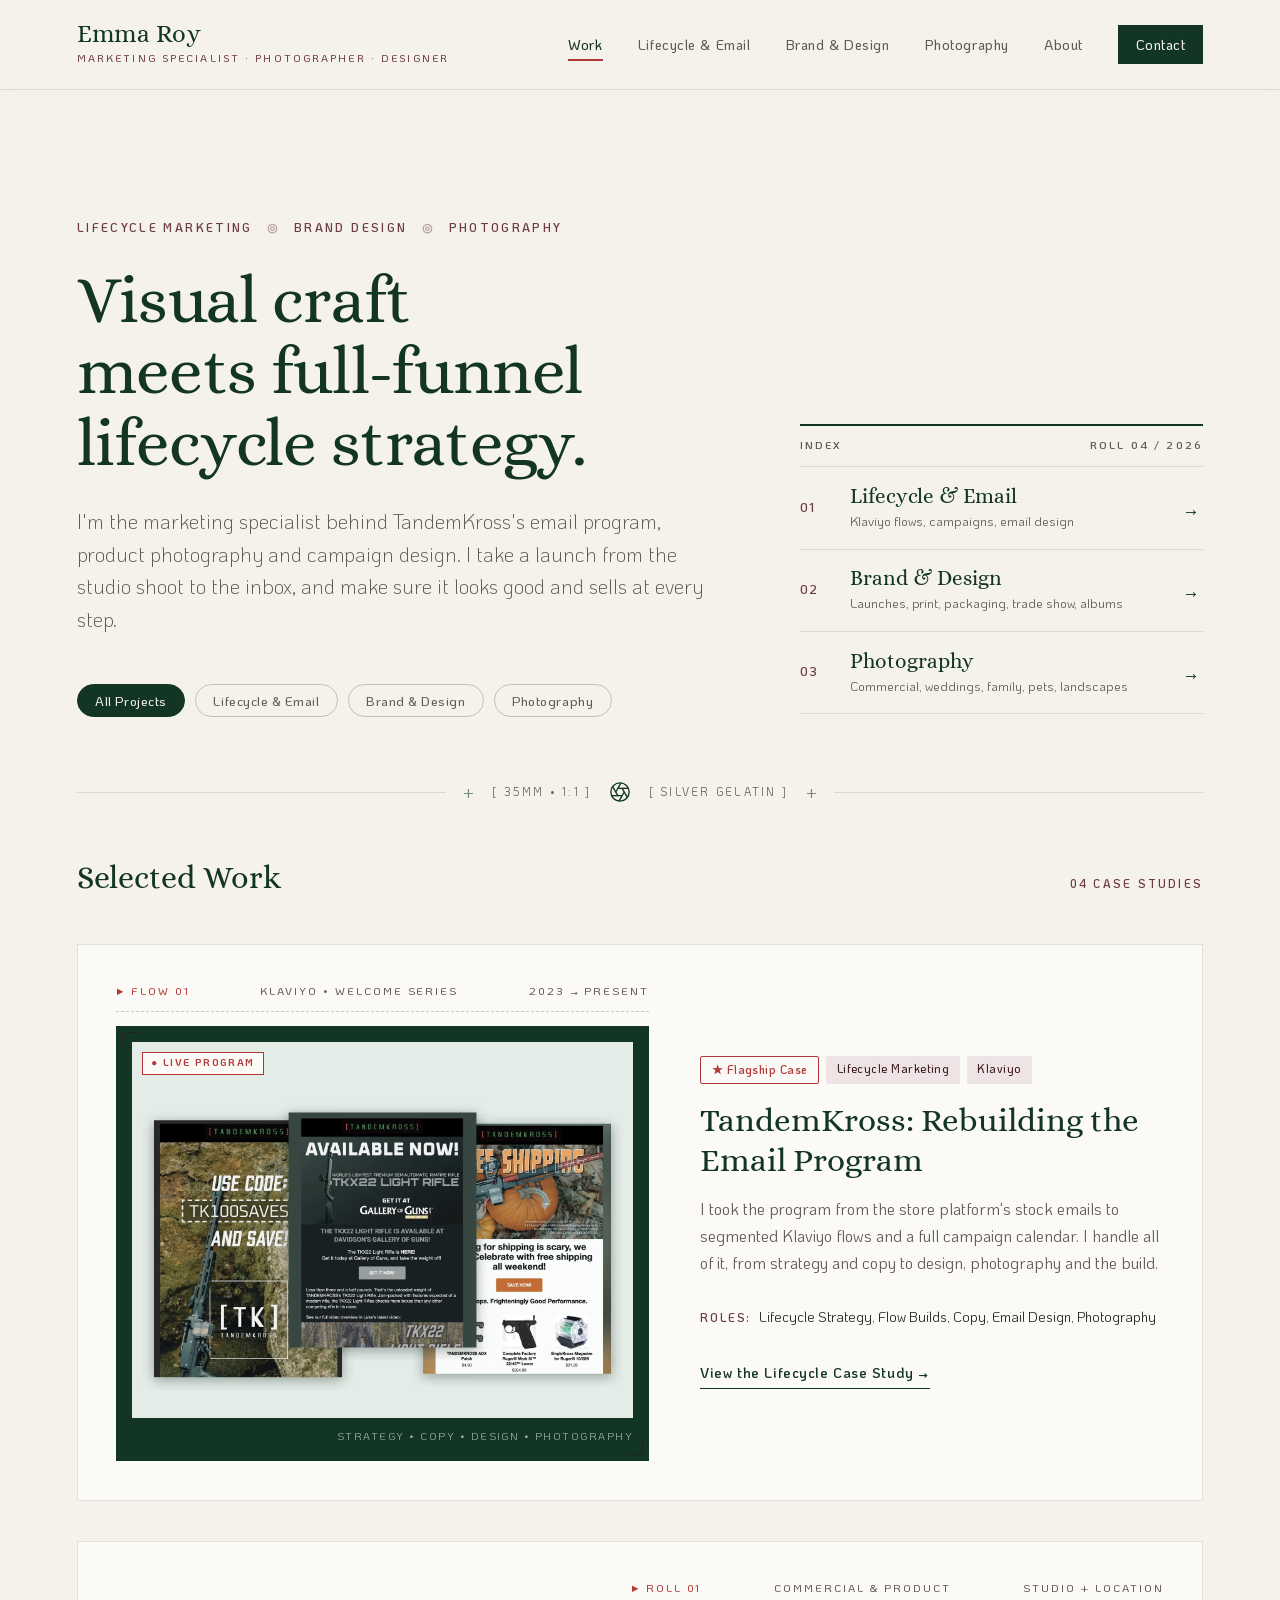
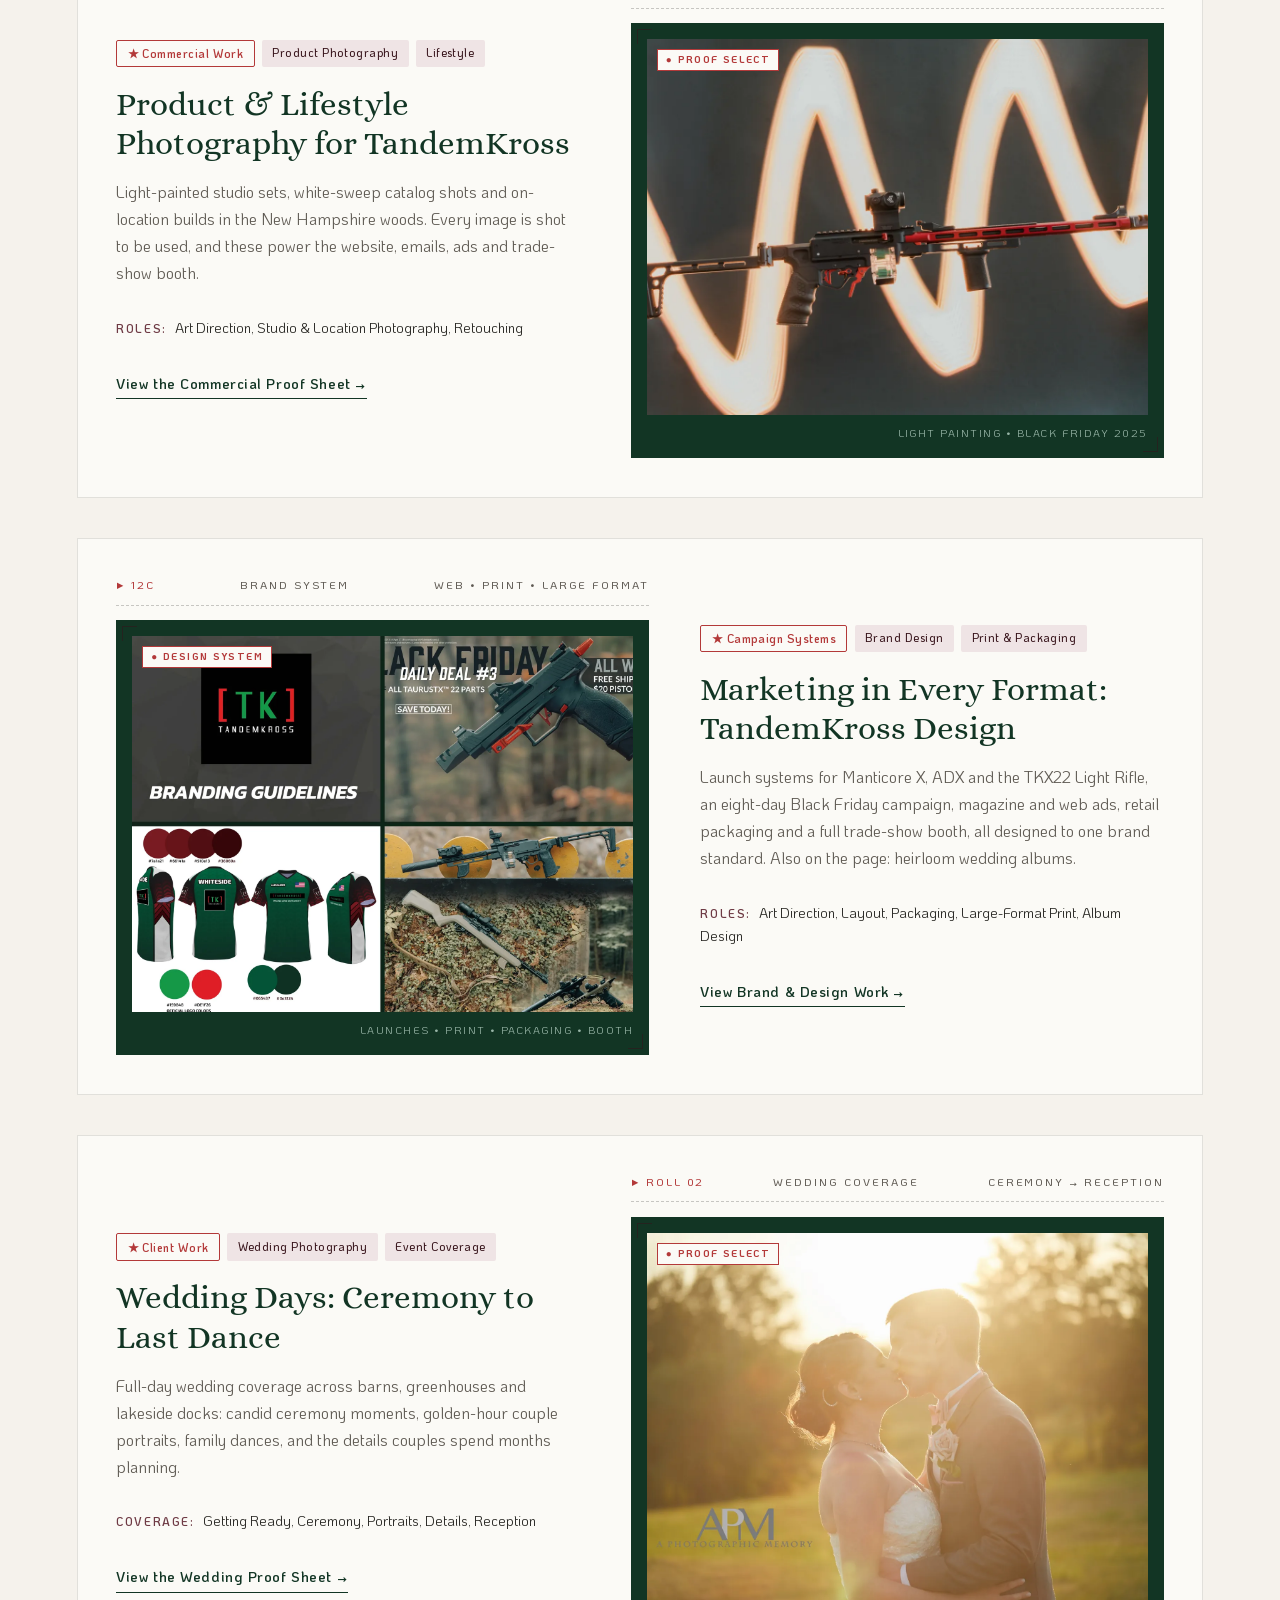
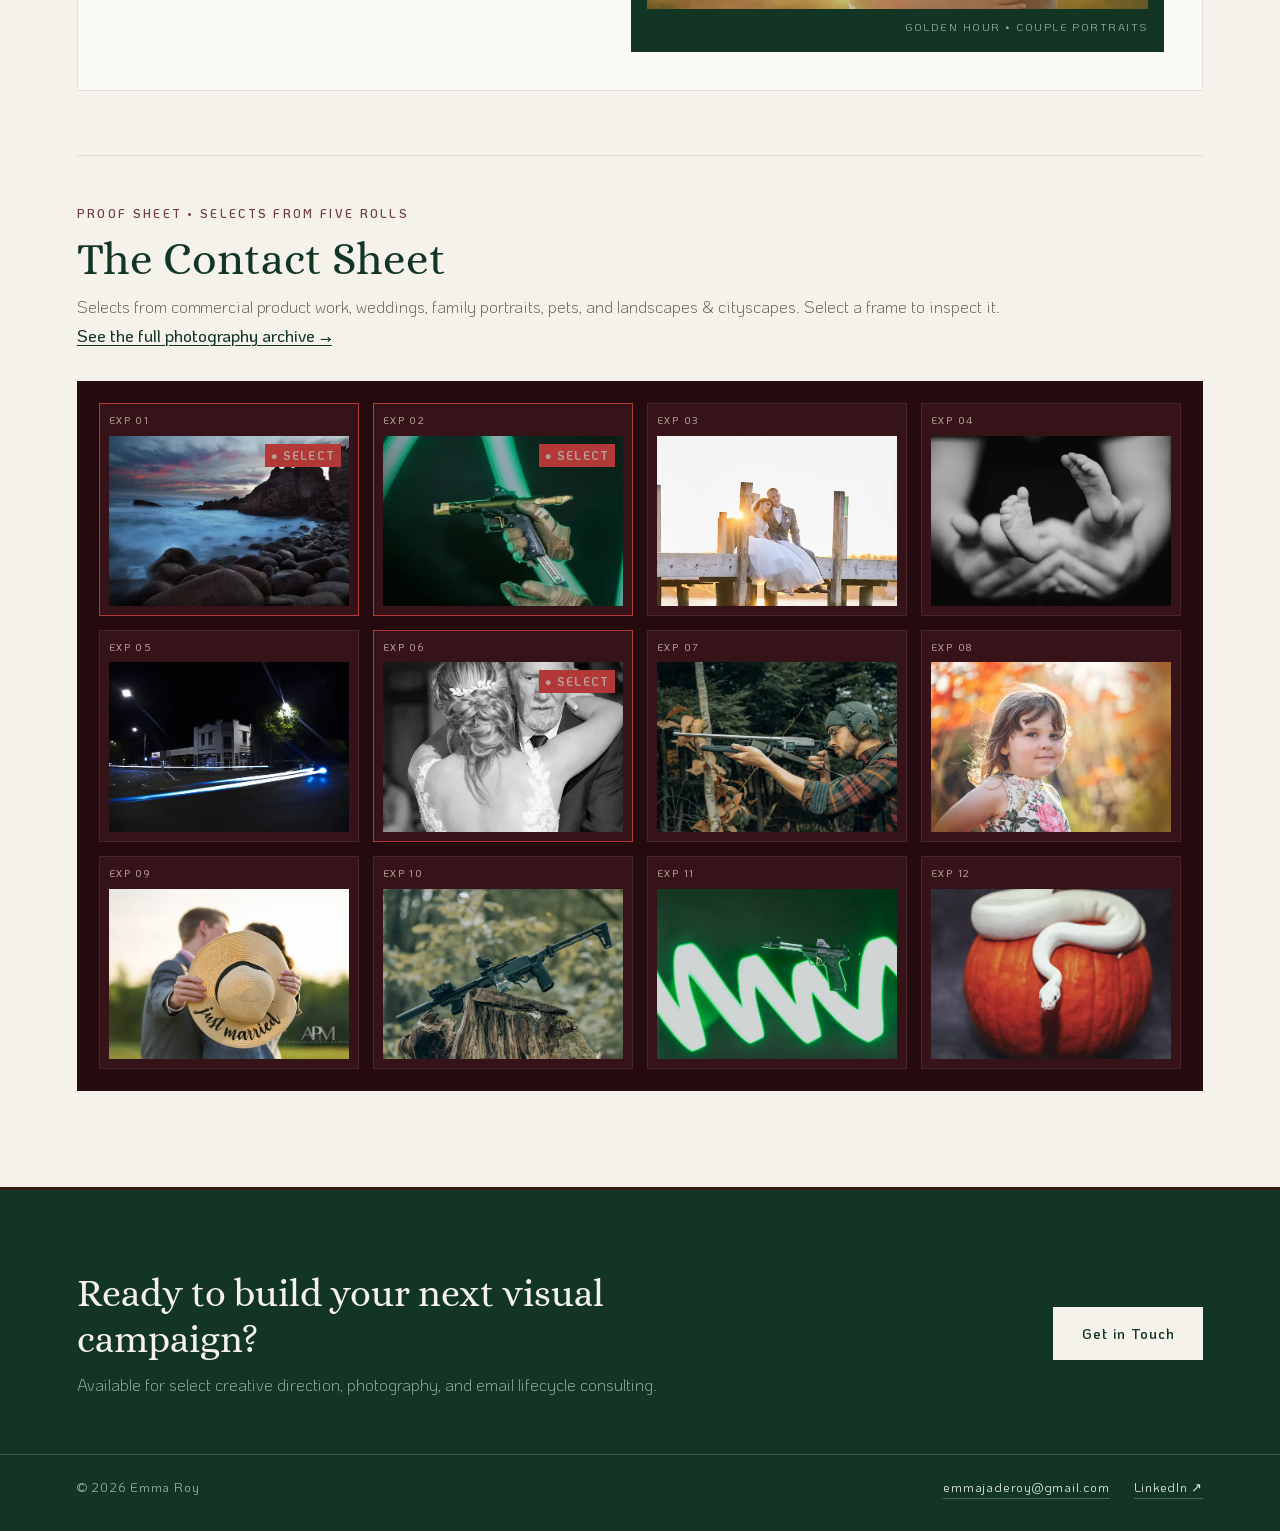
==== commit 5bd141dc: "11-2-26 brand page copy edits - Brand & Design heading: "Marketing in every format" (also home card " ====
--- a/index.html
+++ b/index.html
@@ -212,7 +212,7 @@
           <span class="badge">Brand Design</span>
           <span class="badge">Print & Packaging</span>
         </div>
-        <h2 class="project-title">One Brand, Every Format: TandemKross Design</h2>
+        <h2 class="project-title">Marketing in Every Format: TandemKross Design</h2>
         <p class="project-summary">
           Launch systems for Manticore X, ADX and the TKX22 Light Rifle, an eight-day Black Friday campaign, magazine and web ads, retail packaging and a full trade-show booth, all designed to one brand standard. Also on the page: heirloom wedding albums.
         </p>
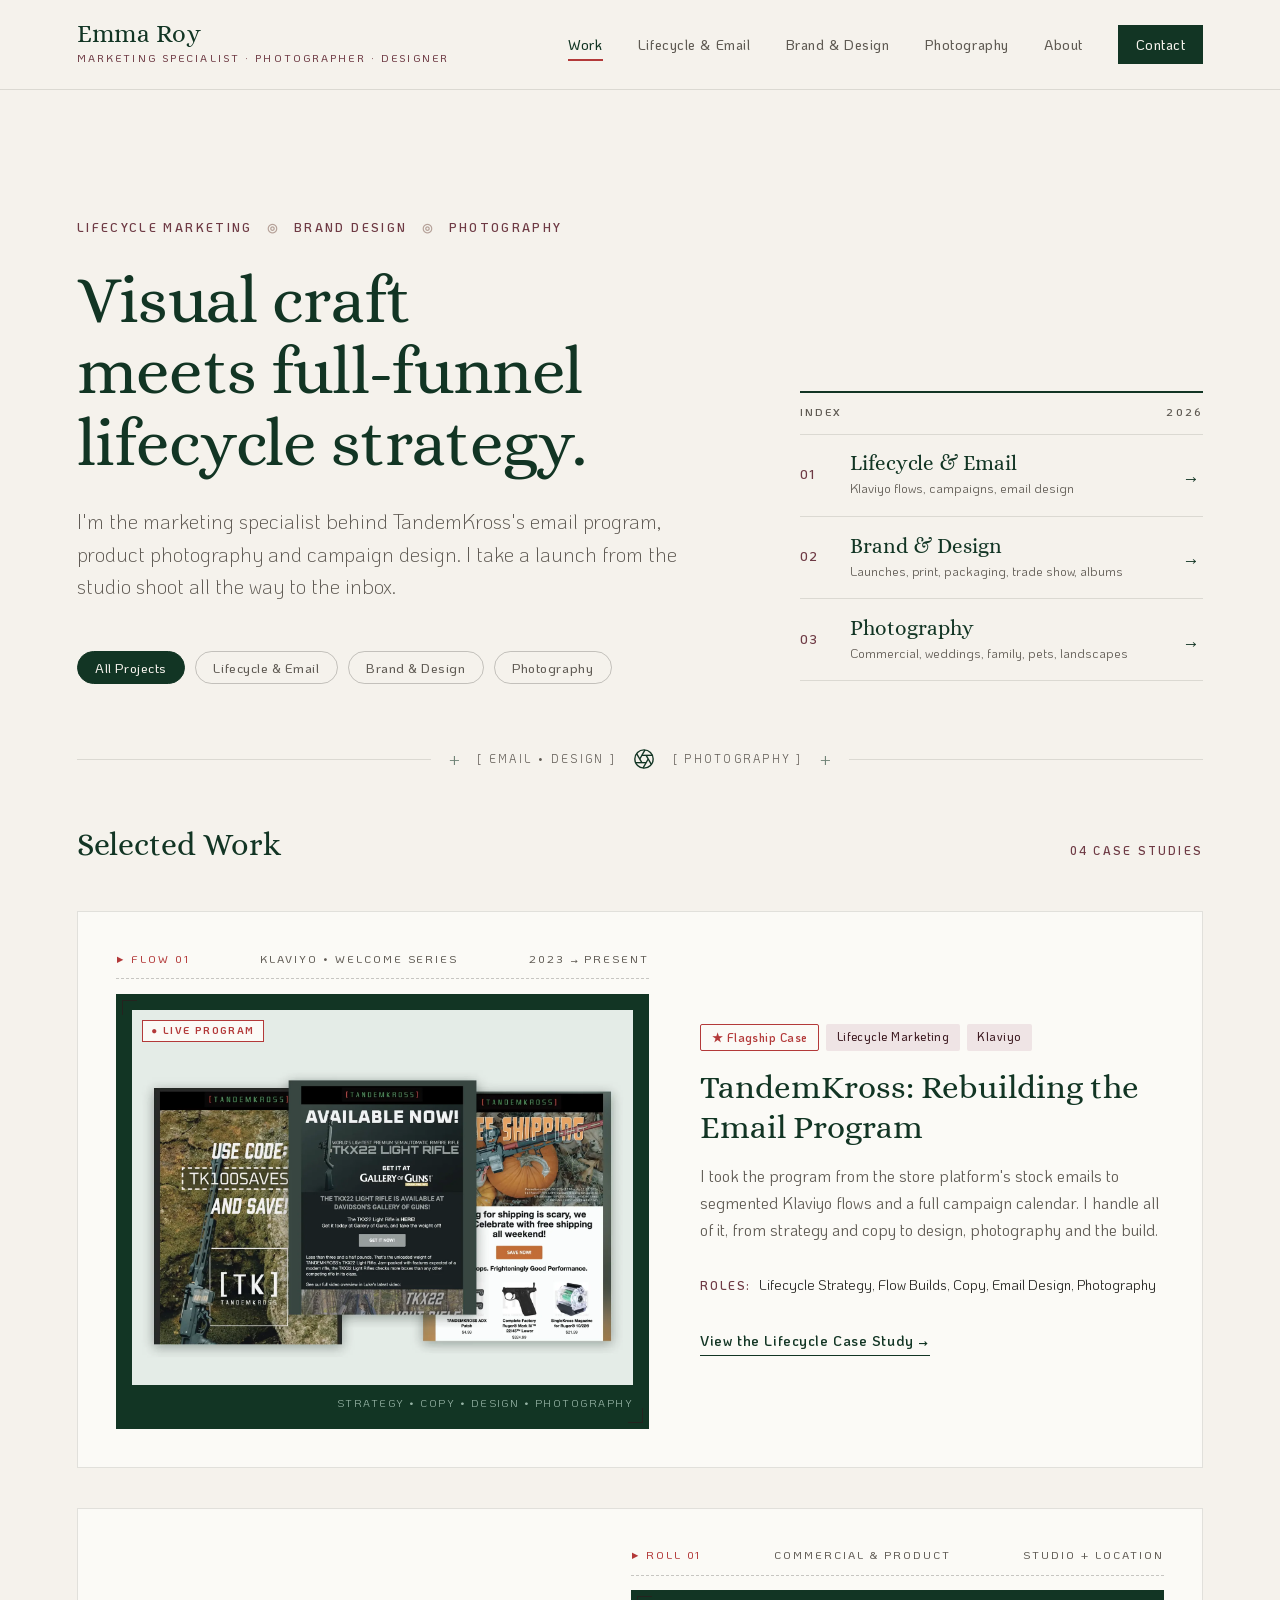
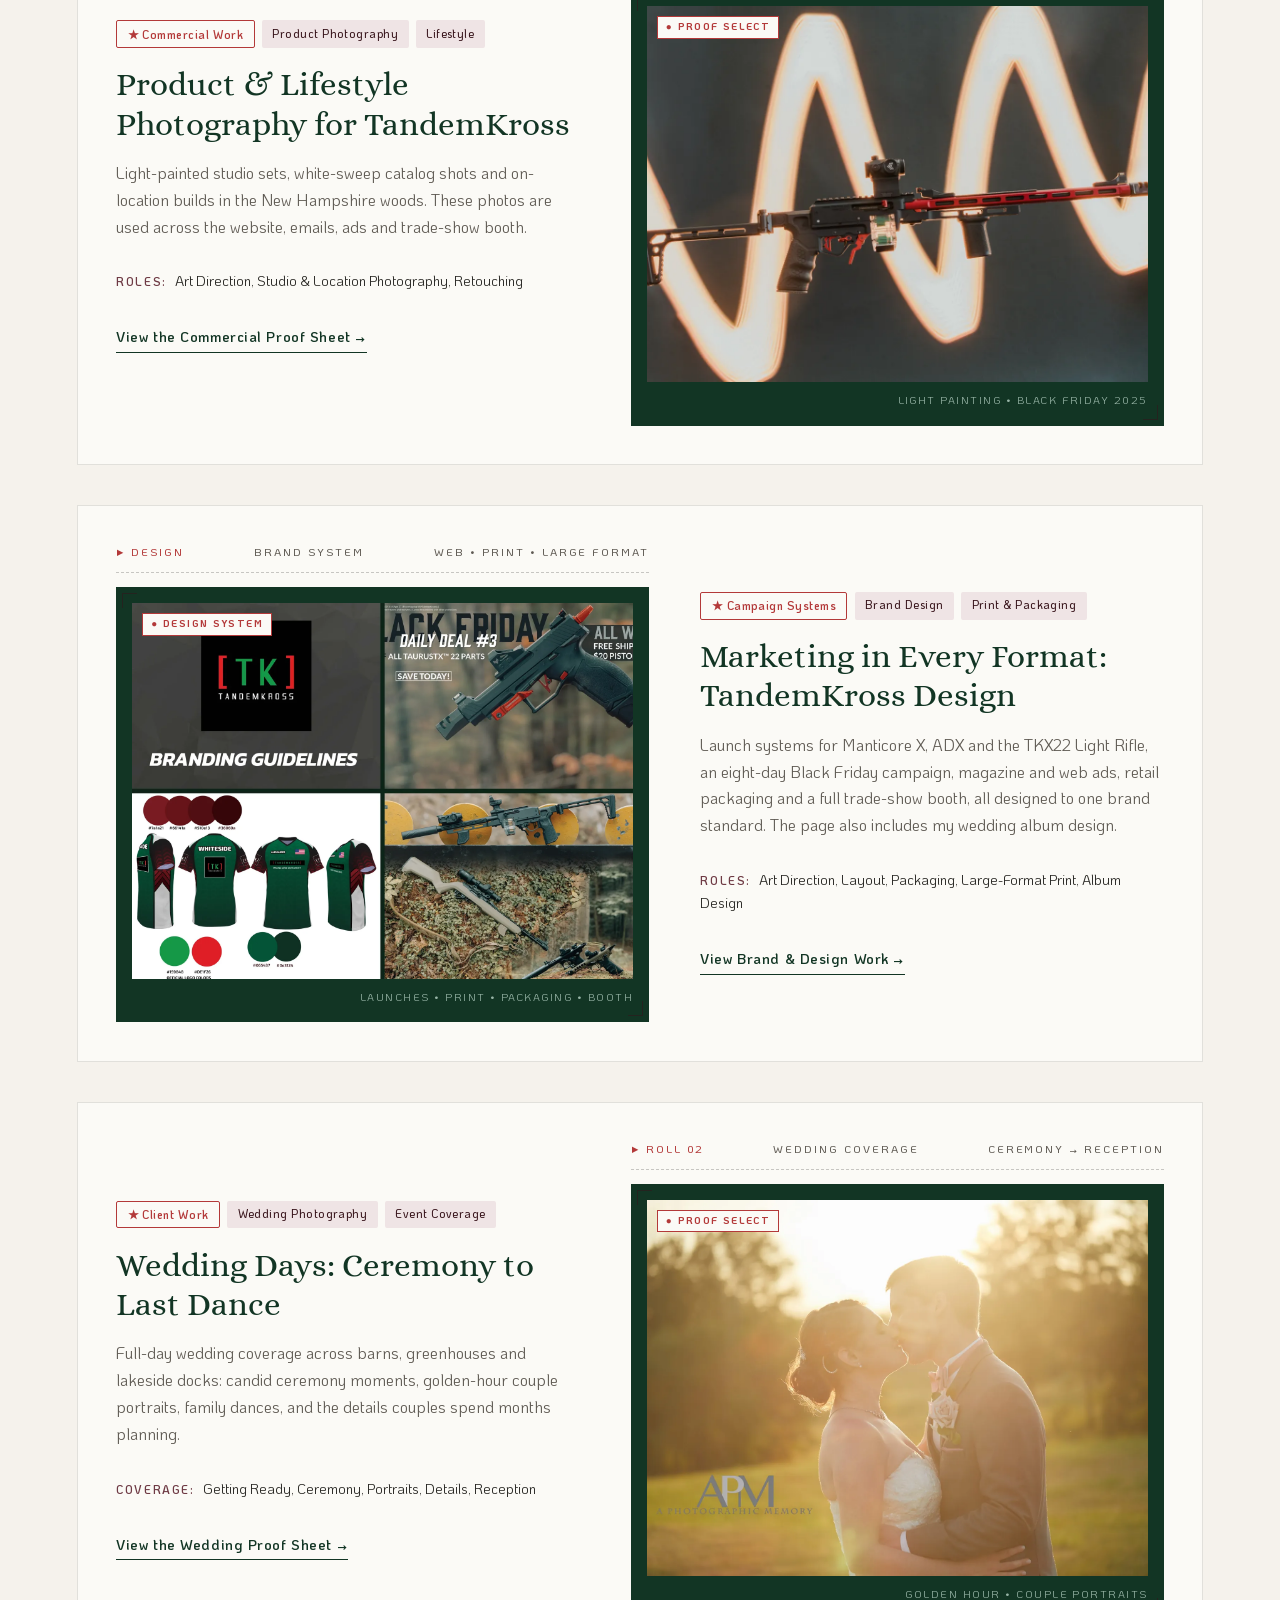
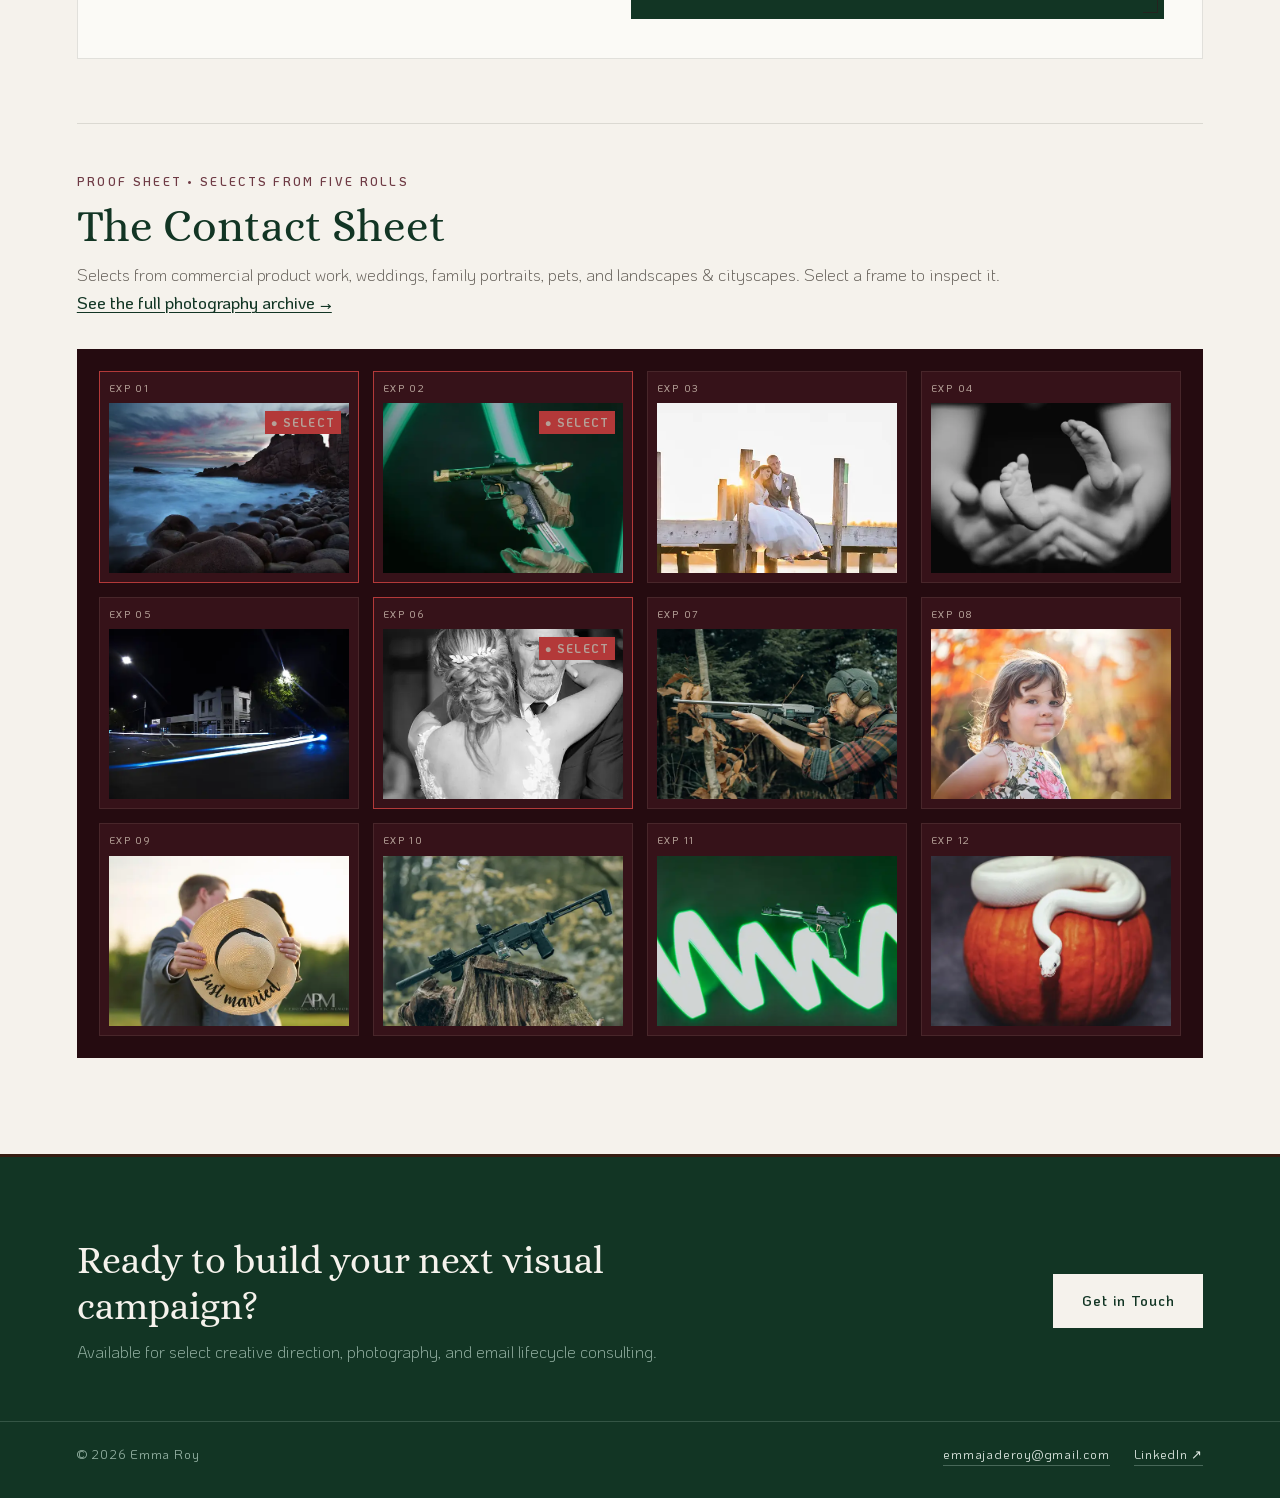
==== commit a4f37e56: "11-2-26 code cleanup & copy edits - Removed unused CSS rules, HTML comments and TTF/unused font file" ====
--- a/index.html
+++ b/index.html
@@ -14,7 +14,6 @@
 </head>
 <body>
 
-  <!-- Navigation -->
   <header class="site-header">
     <a href="index.html" class="logo">
       <span class="logo-name">Emma Roy</span>
@@ -30,7 +29,6 @@
     </nav>
   </header>
 
-  <!-- Hero Section -->
   <section class="hero-section hero-home">
     <div class="hero-main">
       <div class="hero-meta">
@@ -42,10 +40,9 @@
       </div>
       <h1 class="hero-title">Visual craft meets full-funnel lifecycle strategy.</h1>
       <p class="hero-lead">
-        I'm the marketing specialist behind TandemKross's email program, product photography and campaign design. I take a launch from the studio shoot to the inbox, and make sure it looks good and sells at every step.
+        I'm the marketing specialist behind TandemKross's email program, product photography and campaign design. I take a launch from the studio shoot all the way to the inbox.
       </p>
 
-      <!-- Work Filter Controls -->
       <div class="filter-bar" aria-label="Filter case studies">
         <button type="button" class="filter-btn active" data-filter="all">All Projects</button>
         <button type="button" class="filter-btn" data-filter="lifecycle">Lifecycle & Email</button>
@@ -54,11 +51,10 @@
       </div>
     </div>
 
-    <!-- Discipline Index (contents card) -->
     <nav class="discipline-index" aria-label="Disciplines">
       <div class="index-head">
         <span>Index</span>
-        <span>Roll 04 / 2026</span>
+        <span>2026</span>
       </div>
       <a href="lifecycle.html" class="index-row">
         <span class="index-num">01</span>
@@ -87,10 +83,9 @@
     </nav>
   </section>
 
-  <!-- Aperture / Shutter Section Divider -->
   <div class="photo-divider">
     <span class="crop-mark">+</span>
-    <span class="aspect-stamp">[ 35MM • 1:1 ]</span>
+    <span class="aspect-stamp">[ EMAIL • DESIGN ]</span>
     <span class="aperture-icon">
       <svg width="22" height="22" viewBox="0 0 24 24" fill="none" stroke="currentColor" stroke-width="1.5">
         <circle cx="12" cy="12" r="10"/>
@@ -102,11 +97,10 @@
         <line x1="16.62" y1="12" x2="10.88" y2="21.94"/>
       </svg>
     </span>
-    <span class="aspect-stamp">[ SILVER GELATIN ]</span>
+    <span class="aspect-stamp">[ PHOTOGRAPHY ]</span>
     <span class="crop-mark">+</span>
   </div>
 
-  <!-- Featured Case Studies Feed -->
   <main id="work" class="case-study-feed">
 
     <header class="feed-header">
@@ -114,7 +108,6 @@
       <span class="feed-count">04 Case Studies</span>
     </header>
 
-    <!-- Project 1: Lifecycle & Email -->
     <article class="case-card" data-category="lifecycle">
       <div class="card-visual">
         <div class="film-rebate-strip">
@@ -151,7 +144,6 @@
       </div>
     </article>
 
-    <!-- Project 2: Commercial photography -->
     <article class="case-card reverse" data-category="photo brand">
       <div class="card-visual">
         <div class="film-rebate-strip">
@@ -177,7 +169,7 @@
         </div>
         <h2 class="project-title">Product & Lifestyle Photography for TandemKross</h2>
         <p class="project-summary">
-          Light-painted studio sets, white-sweep catalog shots and on-location builds in the New Hampshire woods. Every image is shot to be used, and these power the website, emails, ads and trade-show booth.
+          Light-painted studio sets, white-sweep catalog shots and on-location builds in the New Hampshire woods. These photos are used across the website, emails, ads and trade-show booth.
         </p>
 
         <div class="roles-delivered">
@@ -188,11 +180,10 @@
       </div>
     </article>
 
-    <!-- Project 3: Brand & Campaign Design -->
     <article class="case-card" data-category="brand">
       <div class="card-visual">
         <div class="film-rebate-strip">
-          <span class="rebate-code">▶ 12C</span>
+          <span class="rebate-code">▶ DESIGN</span>
           <span class="film-stock">BRAND SYSTEM</span>
           <span class="exposure-spec">WEB • PRINT • LARGE FORMAT</span>
         </div>
@@ -214,7 +205,7 @@
         </div>
         <h2 class="project-title">Marketing in Every Format: TandemKross Design</h2>
         <p class="project-summary">
-          Launch systems for Manticore X, ADX and the TKX22 Light Rifle, an eight-day Black Friday campaign, magazine and web ads, retail packaging and a full trade-show booth, all designed to one brand standard. Also on the page: heirloom wedding albums.
+          Launch systems for Manticore X, ADX and the TKX22 Light Rifle, an eight-day Black Friday campaign, magazine and web ads, retail packaging and a full trade-show booth, all designed to one brand standard. The page also includes my wedding album design.
         </p>
 
         <div class="roles-delivered">
@@ -225,7 +216,6 @@
       </div>
     </article>
 
-    <!-- Project 4: Photography (Weddings) -->
     <article class="case-card reverse" data-category="photo">
       <div class="card-visual">
         <div class="film-rebate-strip">
@@ -264,7 +254,6 @@
 
   </main>
 
-  <!-- Combined Photography Section: The Darkroom Contact Sheet -->
   <section id="contact-sheet" class="contact-sheet-section">
     <div class="section-header-wrap">
       <div class="sheet-meta">PROOF SHEET • SELECTS FROM FIVE ROLLS</div>
@@ -272,57 +261,55 @@
       <p class="sheet-subtitle">Selects from commercial product work, weddings, family portraits, pets, and landscapes & cityscapes. Select a frame to inspect it. <a href="photography.html" class="inline-link">See the full photography archive →</a></p>
     </div>
 
-    <!-- 8-Frame Contact Sheet Grid with Automatic CSS Frame Numbering -->
     <div class="contact-sheet">
       <button type="button" class="contact-frame select-frame" data-full="images/web/landscapes/coast-sea-stacks-dusk-lg.webp" data-spec="24mm • f/22 • 4s • ISO 100">
         <span class="contact-thumb">
-          <img src="images/web/landscapes/coast-sea-stacks-dusk-sm.webp" alt="Long exposure of rocky sea stacks at dusk, the water smoothed to mist over boulders" loading="lazy" decoding="async" />
+          <img src="images/web/landscapes/coast-sea-stacks-dusk-sm.webp" width="640" height="427" alt="Long exposure of rocky sea stacks at dusk, the water smoothed to mist over boulders" loading="lazy" decoding="async" />
           <span class="grease-pencil-mark">● SELECT</span>
         </span>
       </button>
       <button type="button" class="contact-frame select-frame" data-full="images/web/commercial/studio-light-painting-2-lg.webp" data-spec="Commercial • TandemKross">
         <span class="contact-thumb">
-          <img src="images/web/commercial/studio-light-painting-2-sm.webp" alt="Rifle wrapped in electric-blue light-painted waves" loading="lazy" decoding="async" />
+          <img src="images/web/commercial/studio-light-painting-2-sm.webp" width="640" height="427" alt="Rifle wrapped in electric-blue light-painted waves" loading="lazy" decoding="async" />
           <span class="grease-pencil-mark">● SELECT</span>
         </span>
       </button>
       <button type="button" class="contact-frame" data-full="images/web/weddings/wedding-dock-sunset-lg.webp" data-spec="Wedding coverage">
-        <span class="contact-thumb"><img src="images/web/weddings/wedding-dock-sunset-sm.webp" alt="Couple seated at the end of a lake dock at sunset" loading="lazy" decoding="async" /></span>
+        <span class="contact-thumb"><img src="images/web/weddings/wedding-dock-sunset-sm.webp" width="427" height="640" alt="Couple seated at the end of a lake dock at sunset" loading="lazy" decoding="async" /></span>
       </button>
       <button type="button" class="contact-frame" data-full="images/web/family/newborn-feet-bw-lg.webp" data-spec="EF 50mm • f/1.8 • 1/200s • ISO 100">
-        <span class="contact-thumb"><img src="images/web/family/newborn-feet-bw-sm.webp" alt="Black and white image of a newborn's feet cradled in a parent's hands" loading="lazy" decoding="async" /></span>
+        <span class="contact-thumb"><img src="images/web/family/newborn-feet-bw-sm.webp" width="640" height="427" alt="Black and white image of a newborn's feet cradled in a parent's hands" loading="lazy" decoding="async" /></span>
       </button>
       <button type="button" class="contact-frame" data-full="images/web/landscapes/street-light-trails-lg.webp" data-spec="24mm • f/4 • 10s • ISO 100">
-        <span class="contact-thumb"><img src="images/web/landscapes/street-light-trails-sm.webp" alt="Blue car light trails sweeping past a corner building at night" loading="lazy" decoding="async" /></span>
+        <span class="contact-thumb"><img src="images/web/landscapes/street-light-trails-sm.webp" width="640" height="427" alt="Blue car light trails sweeping past a corner building at night" loading="lazy" decoding="async" /></span>
       </button>
       <button type="button" class="contact-frame select-frame" data-full="images/web/weddings/wedding-father-daughter-dance-lg.webp" data-spec="Wedding coverage">
         <span class="contact-thumb">
-          <img src="images/web/weddings/wedding-father-daughter-dance-sm.webp" alt="Black and white image of the bride embracing her father during their dance" loading="lazy" decoding="async" />
+          <img src="images/web/weddings/wedding-father-daughter-dance-sm.webp" width="427" height="640" alt="Black and white image of the bride embracing her father during their dance" loading="lazy" decoding="async" />
           <span class="grease-pencil-mark">● SELECT</span>
         </span>
       </button>
       <button type="button" class="contact-frame" data-full="images/web/commercial/lifestyle-hunter-build-lg.webp" data-spec="Commercial • TandemKross">
-        <span class="contact-thumb"><img src="images/web/commercial/lifestyle-hunter-build-sm.webp" alt="Hunter in flannel aiming a Manticore X build in the woods" loading="lazy" decoding="async" /></span>
+        <span class="contact-thumb"><img src="images/web/commercial/lifestyle-hunter-build-sm.webp" width="640" height="427" alt="Hunter in flannel aiming a Manticore X build in the woods" loading="lazy" decoding="async" /></span>
       </button>
       <button type="button" class="contact-frame" data-full="images/web/family/toddler-autumn-portrait-lg.webp" data-spec="5D Mark IV • EF 100mm Macro • f/3.2 • 1/2000s • ISO 800">
-        <span class="contact-thumb"><img src="images/web/family/toddler-autumn-portrait-sm.webp" alt="Young girl in a floral dress smiling softly against glowing orange autumn leaves" loading="lazy" decoding="async" /></span>
+        <span class="contact-thumb"><img src="images/web/family/toddler-autumn-portrait-sm.webp" width="640" height="427" alt="Young girl in a floral dress smiling softly against glowing orange autumn leaves" loading="lazy" decoding="async" /></span>
       </button>
       <button type="button" class="contact-frame" data-full="images/web/weddings/wedding-just-married-lg.webp" data-spec="Wedding coverage">
-        <span class="contact-thumb"><img src="images/web/weddings/wedding-just-married-sm.webp" alt="Couple kissing behind a straw hat that reads 'just married'" loading="lazy" decoding="async" /></span>
+        <span class="contact-thumb"><img src="images/web/weddings/wedding-just-married-sm.webp" width="640" height="427" alt="Couple kissing behind a straw hat that reads 'just married'" loading="lazy" decoding="async" /></span>
       </button>
       <button type="button" class="contact-frame" data-full="images/web/commercial/lifestyle-adx-stump-lg.webp" data-spec="Commercial • TandemKross">
-        <span class="contact-thumb"><img src="images/web/commercial/lifestyle-adx-stump-sm.webp" alt="ADX build resting on a mossy stump in the forest" loading="lazy" decoding="async" /></span>
+        <span class="contact-thumb"><img src="images/web/commercial/lifestyle-adx-stump-sm.webp" width="640" height="427" alt="ADX build resting on a mossy stump in the forest" loading="lazy" decoding="async" /></span>
       </button>
       <button type="button" class="contact-frame" data-full="images/web/commercial/studio-light-painting-4-lg.webp" data-spec="Commercial • TandemKross">
-        <span class="contact-thumb"><img src="images/web/commercial/studio-light-painting-4-sm.webp" alt="Polished pistol with orange accents framed by a warm light arc" loading="lazy" decoding="async" /></span>
+        <span class="contact-thumb"><img src="images/web/commercial/studio-light-painting-4-sm.webp" width="640" height="427" alt="Polished pistol with orange accents framed by a warm light arc" loading="lazy" decoding="async" /></span>
       </button>
       <button type="button" class="contact-frame" data-full="images/web/animals/python-pumpkin-lg.webp" data-spec="EF 50mm • f/4 • 1/200s • ISO 100">
-        <span class="contact-thumb"><img src="images/web/animals/python-pumpkin-sm.webp" alt="White python coiled on top of a bright orange pumpkin against a dark textured backdrop" loading="lazy" decoding="async" /></span>
+        <span class="contact-thumb"><img src="images/web/animals/python-pumpkin-sm.webp" width="640" height="427" alt="White python coiled on top of a bright orange pumpkin against a dark textured backdrop" loading="lazy" decoding="async" /></span>
       </button>
     </div>
   </section>
 
-  <!-- Footer -->
   <footer id="contact" class="site-footer">
     <div class="footer-wrap">
       <div>
@@ -337,7 +324,6 @@
     </div>
   </footer>
 
-  <!-- Script connected at bottom of body -->
   <script src="script.js"></script>
 </body>
 </html> 
--- a/style.css
+++ b/style.css
@@ -1,22 +1,16 @@
-/* ==========================================================================
-   1. LOCAL FONT REGISTRATION (@font-face)
-   ========================================================================== */
-
-/* Alice (Display / Serif Titles) */
+/* Fonts */
+
 @font-face {
   font-family: 'Alice';
-  src: url('fonts/Alice-Regular.woff2') format('woff2'),
-       url('fonts/Alice-Regular.ttf') format('truetype');
+  src: url('fonts/Alice-Regular.woff2') format('woff2');
   font-weight: 400;
   font-style: normal;
   font-display: swap;
 }
 
-/* KoHo (Body / Technical / Navigation / Directory) */
 @font-face {
   font-family: 'KoHo';
-  src: url('fonts/KoHo-Light.woff2') format('woff2'),
-       url('fonts/KoHo-Light.ttf') format('truetype');
+  src: url('fonts/KoHo-Light.woff2') format('woff2');
   font-weight: 300;
   font-style: normal;
   font-display: swap;
@@ -24,8 +18,7 @@
 
 @font-face {
   font-family: 'KoHo';
-  src: url('fonts/KoHo-Regular.woff2') format('woff2'),
-       url('fonts/KoHo-Regular.ttf') format('truetype');
+  src: url('fonts/KoHo-Regular.woff2') format('woff2');
   font-weight: 400;
   font-style: normal;
   font-display: swap;
@@ -33,17 +26,7 @@
 
 @font-face {
   font-family: 'KoHo';
-  src: url('fonts/KoHo-Italic.woff2') format('woff2'),
-       url('fonts/KoHo-Italic.ttf') format('truetype');
-  font-weight: 400;
-  font-style: italic;
-  font-display: swap;
-}
-
-@font-face {
-  font-family: 'KoHo';
-  src: url('fonts/KoHo-Medium.woff2') format('woff2'),
-       url('fonts/KoHo-Medium.ttf') format('truetype');
+  src: url('fonts/KoHo-Medium.woff2') format('woff2');
   font-weight: 500;
   font-style: normal;
   font-display: swap;
@@ -51,8 +34,7 @@
 
 @font-face {
   font-family: 'KoHo';
-  src: url('fonts/KoHo-SemiBold.woff2') format('woff2'),
-       url('fonts/KoHo-SemiBold.ttf') format('truetype');
+  src: url('fonts/KoHo-SemiBold.woff2') format('woff2');
   font-weight: 600;
   font-style: normal;
   font-display: swap;
@@ -60,25 +42,13 @@
 
 @font-face {
   font-family: 'KoHo';
-  src: url('fonts/KoHo-Bold.woff2') format('woff2'),
-       url('fonts/KoHo-Bold.ttf') format('truetype');
+  src: url('fonts/KoHo-Bold.woff2') format('woff2');
   font-weight: 700;
   font-style: normal;
   font-display: swap;
 }
 
-/* ==========================================================================
-   2. DESIGN TOKENS
-   --------------------------------------------------------------------------
-   Neutral base (outside the color ratio): warm paper + ink.
-   Accent ratio, built on green's split complements:
-     60%  GREEN  forest / sage   headings, nav, buttons, links, metrics,
-                                 media mats, footer
-     30%  PLUM   (red-violet)    media placeholders, eyebrows, badges,
-                                 contact sheet
-     10%  RED    safelight/bark  (red-orange) grease-pencil stamps, select
-                                 marks, active underline, hover accents
-   ========================================================================== */
+/* Design tokens (60% green, 30% plum, 10% red; paper/ink neutral) */
 :root {
   /* Neutrals */
   --paper:         #F5F2EC; /* page canvas */
@@ -112,9 +82,7 @@
   --content-max: 1240px;
 }
 
-/* ==========================================================================
-   3. BASE
-   ========================================================================== */
+/* Base */
 * {
   box-sizing: border-box;
   margin: 0;
@@ -181,9 +149,7 @@
   text-transform: uppercase;
 }
 
-/* ==========================================================================
-   4. NAVIGATION
-   ========================================================================== */
+/* Header & nav */
 .site-header {
   position: sticky;
   top: 0;
@@ -277,9 +243,7 @@
   background-color: var(--color-forest-deep);
 }
 
-/* ==========================================================================
-   5. HERO
-   ========================================================================== */
+/* Hero */
 .hero-section {
   padding-top: clamp(4rem, 10vw, 8rem);
   padding-bottom: 3rem;
@@ -430,9 +394,7 @@
   border-color: var(--color-forest);
 }
 
-/* ==========================================================================
-   6. SECTION DIVIDER (APERTURE & CROP MARKS)
-   ========================================================================== */
+/* Section divider */
 .photo-divider {
   display: flex;
   align-items: center;
@@ -469,9 +431,7 @@
   color: var(--color-forest);
 }
 
-/* ==========================================================================
-   7. CASE STUDY CARDS (VIEWFINDER RETICLES & FILM REBATES)
-   ========================================================================== */
+/* Case study cards */
 .case-study-feed {
   padding-top: 0.5rem;
   padding-bottom: 4rem;
@@ -609,16 +569,6 @@
   padding: 2px 8px;
 }
 
-.media-placeholder {
-  aspect-ratio: 4 / 3;
-  background:
-    radial-gradient(ellipse at 50% 40%, rgba(255, 255, 255, 0.06), transparent 70%),
-    var(--color-plum);
-  display: flex;
-  align-items: center;
-  justify-content: center;
-}
-
 /* Real images dropped into a media container */
 .media-container img {
   display: block;
@@ -626,15 +576,6 @@
   height: auto; /* let aspect-ratio win over the HTML height attribute */
   aspect-ratio: 4 / 3;
   object-fit: cover;
-}
-
-.media-placeholder span {
-  font-weight: 500;
-  font-size: 0.78rem;
-  letter-spacing: 0.18em;
-  color: var(--color-parchment);
-  text-align: center;
-  padding: 0 1rem;
 }
 
 .film-stamp {
@@ -744,16 +685,7 @@
   border-color: var(--color-safelight);
 }
 
-/* Placeholder for case studies not yet written (not a link) */
-.view-case-link.is-pending {
-  color: var(--ink-muted);
-  font-weight: 500;
-  border-bottom: 1px dashed var(--rule-strong);
-}
-
-/* ==========================================================================
-   8. CONTACT SHEET GALLERY (PLUM DARKROOM)
-   ========================================================================== */
+/* Contact sheet */
 .contact-sheet-section {
   padding-top: 0;
   padding-bottom: 6rem;
@@ -887,9 +819,7 @@
   padding: 2px 6px;
 }
 
-/* ==========================================================================
-   9. FOOTER (FOREST)
-   ========================================================================== */
+/* Footer */
 .site-footer {
   background-color: var(--color-forest);
   color: var(--color-sage-tint);
@@ -965,9 +895,7 @@
   outline-color: var(--paper);
 }
 
-/* ==========================================================================
-   10. LIGHTBOX INSPECTION MODAL (DYNAMIC JS TARGET)
-   ========================================================================== */
+/* Lightbox */
 .darkroom-lightbox {
   position: fixed;
   inset: 0;
@@ -1106,9 +1034,7 @@
   color: var(--ink-muted);
 }
 
-/* ==========================================================================
-   10b. ABOUT & CONTACT PAGE
-   ========================================================================== */
+/* About page */
 .hero-actions {
   display: flex;
   flex-wrap: wrap;
@@ -1444,9 +1370,7 @@
   gap: 0.5rem 1.5rem;
 }
 
-/* ==========================================================================
-   10c. CASE STUDY PAGES (LIFECYCLE / BRAND)
-   ========================================================================== */
+/* Case study pages */
 .study-page {
   width: 100%;
   max-width: calc(var(--content-max) + var(--gutter) * 2);
@@ -1513,6 +1437,10 @@
   padding: clamp(3rem, 6vw, 4.5rem) 0;
   border-top: 1px solid var(--rule);
 }
+.study-page > .study:first-child {
+  border-top: none;
+  padding-top: 0;
+}
 .study-head {
   display: grid;
   grid-template-columns: minmax(0, 1.5fr) minmax(0, 1fr);
@@ -1621,42 +1549,6 @@
   display: block;
   font-size: 0.82rem;
   color: var(--ink-muted);
-}
-
-/* Decisions / takeaways */
-.decision-list {
-  list-style: none;
-  counter-reset: decision;
-  display: grid;
-  grid-template-columns: repeat(3, minmax(0, 1fr));
-  gap: 1rem;
-  margin-bottom: 2.5rem;
-}
-.decision-list li {
-  counter-increment: decision;
-  background: var(--paper-raised);
-  border: 1px solid var(--rule);
-  border-top: 2px solid var(--color-forest);
-  padding: 1.2rem 1.3rem 1.3rem;
-  font-size: 0.95rem;
-  color: var(--ink-muted);
-}
-.decision-list li::before {
-  content: counter(decision, decimal-leading-zero);
-  display: block;
-  font-weight: 600;
-  font-size: 0.72rem;
-  letter-spacing: 0.14em;
-  color: var(--color-safelight);
-  margin-bottom: 0.4rem;
-}
-.decision-list strong {
-  display: block;
-  font-family: var(--font-display);
-  font-weight: 400;
-  font-size: 1.15rem;
-  color: var(--color-forest);
-  margin-bottom: 0.3rem;
 }
 
 /* Flow diagram (rebuilt from the ESP canvas, rates only) */
@@ -1799,18 +1691,6 @@
 }
 .bar:hover .bar-tip,
 .bar:focus-visible .bar-tip { opacity: 1; }
-.sr-only {
-  position: absolute;
-  width: 1px;
-  height: 1px;
-  padding: 0;
-  margin: -1px;
-  overflow: hidden;
-  clip: rect(0, 0, 0, 0);
-  white-space: nowrap;
-  border: 0;
-}
-
 /* Galleries: reuse the lightbox frame, on a light mat */
 .gallery-label {
   display: flex;
@@ -1824,6 +1704,9 @@
   text-transform: uppercase;
   color: var(--color-plum-soft);
   margin-bottom: 0.8rem;
+}
+.gallery-label.is-spaced {
+  margin-top: 1.5rem;
 }
 .gallery-label span:last-child {
   font-weight: 500;
@@ -1926,8 +1809,7 @@
   .stat-band { grid-template-columns: repeat(2, minmax(0, 1fr)); }
   .stat:nth-child(3) { border-left: none; }
   .stat:nth-child(n+3) { border-top: 1px solid rgba(152, 181, 167, 0.25); }
-  .decision-list { grid-template-columns: 1fr; }
-}
+  }
 @media (max-width: 600px) {
   .stat-band { grid-template-columns: 1fr; }
   .stat { border-left: none; border-top: 1px solid rgba(152, 181, 167, 0.25); }
@@ -1939,9 +1821,7 @@
   .bar-val { font-size: 0.9rem; }
 }
 
-/* ==========================================================================
-   11. RESPONSIVE BREAKPOINTS
-   ========================================================================== */
+/* Responsive */
 @media (max-width: 900px) {
   .hero-home {
     grid-template-columns: 1fr;
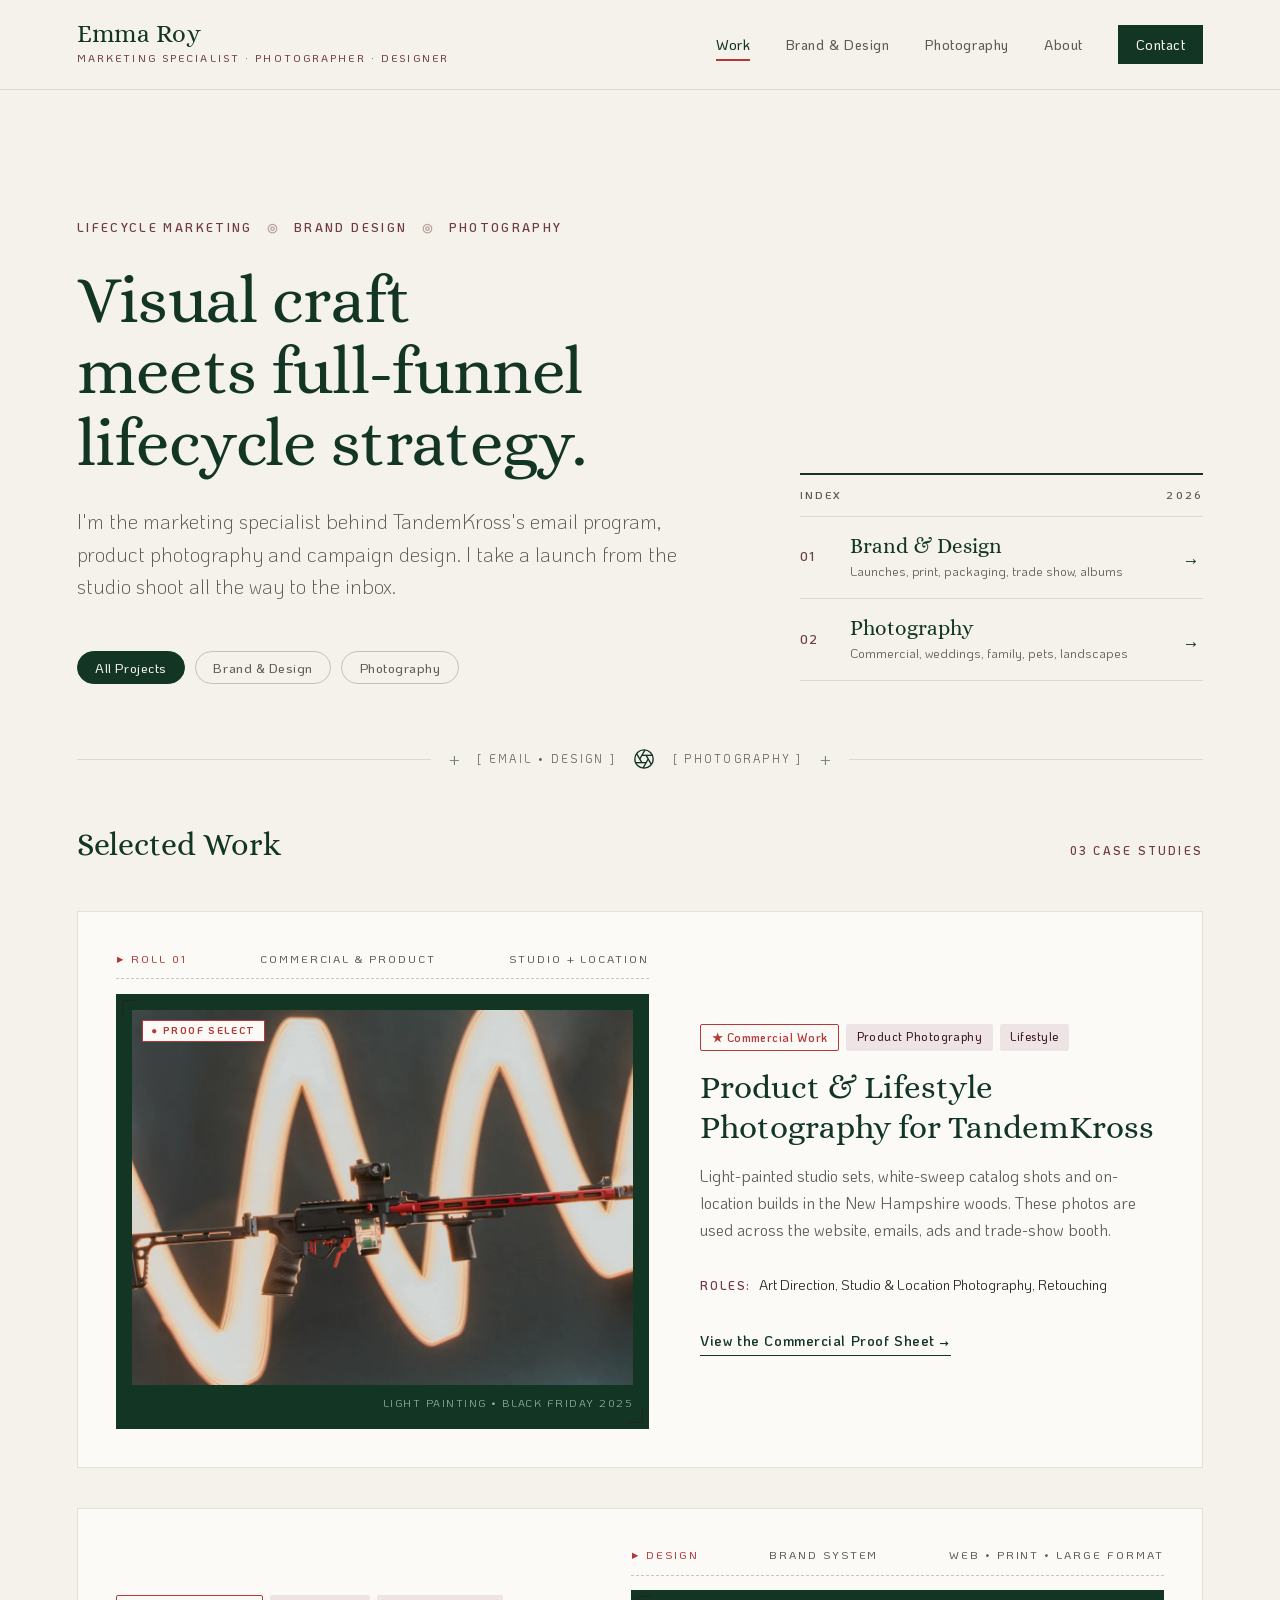
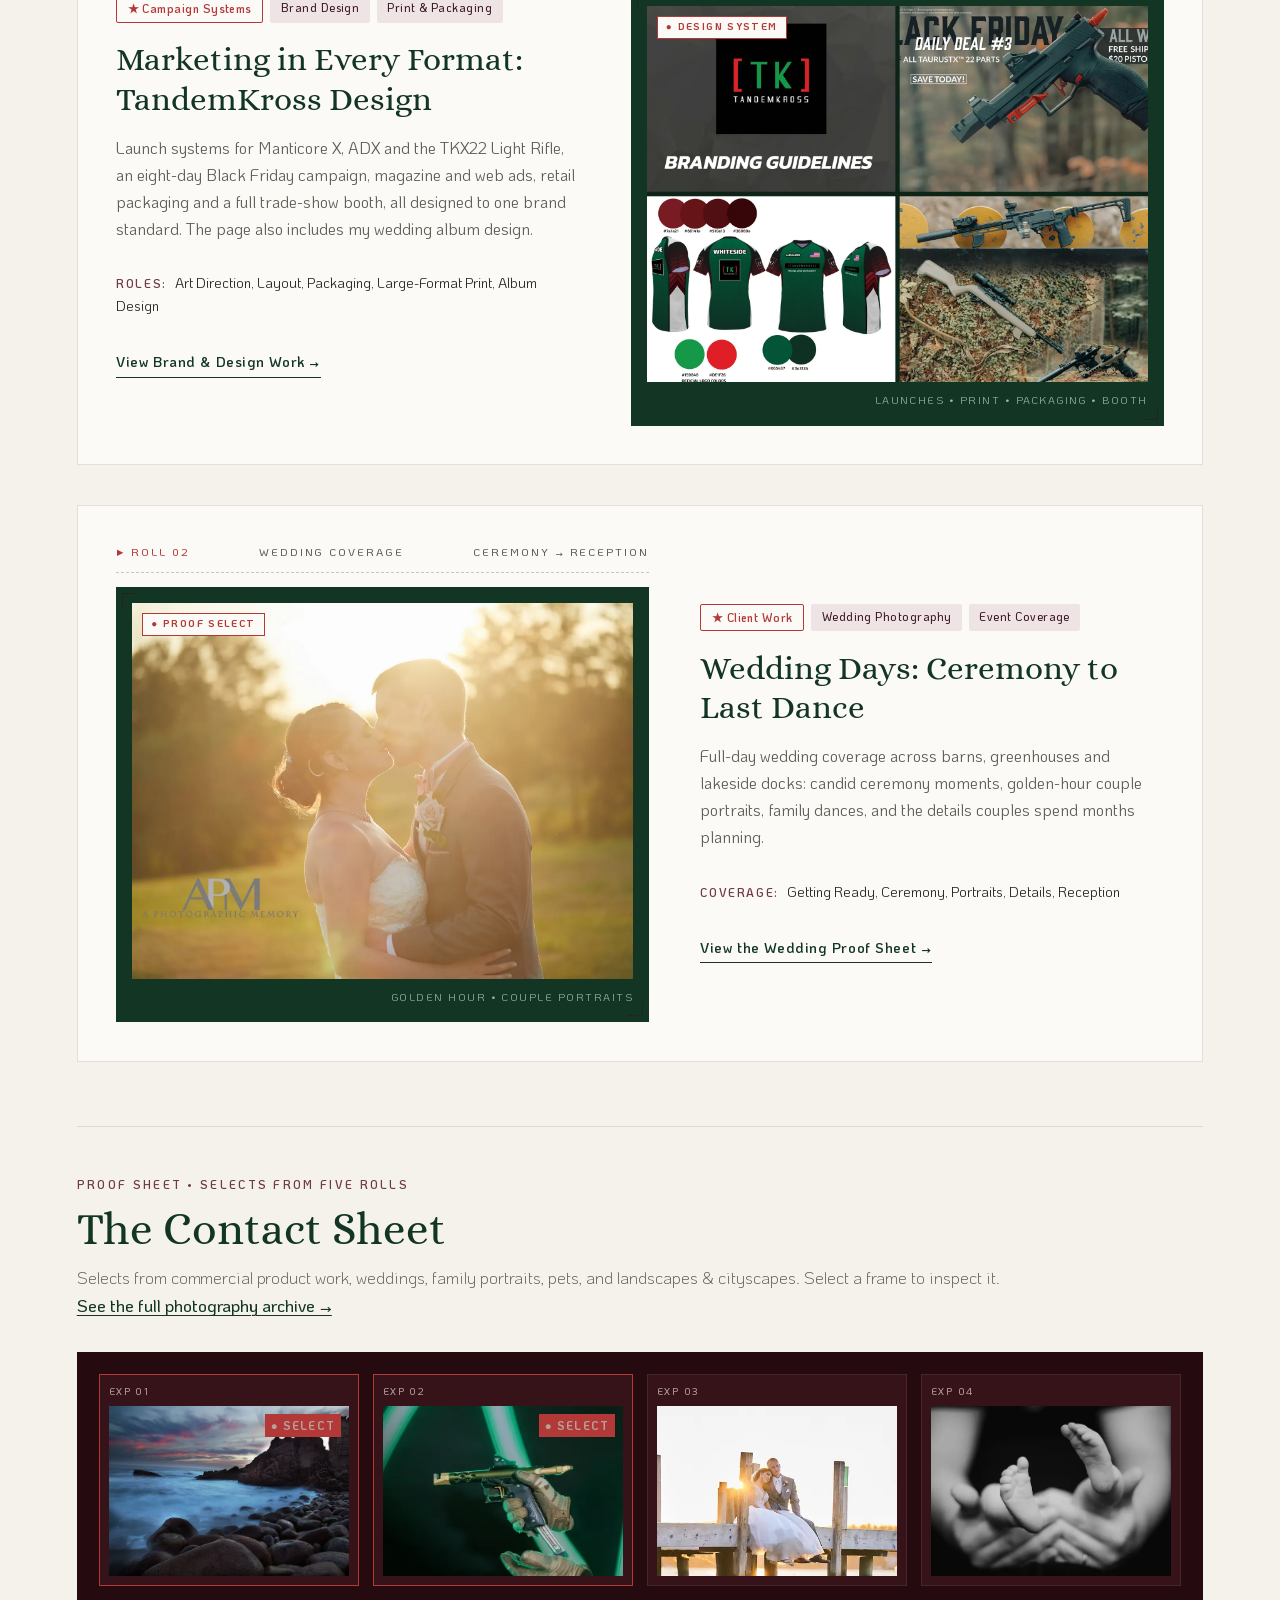
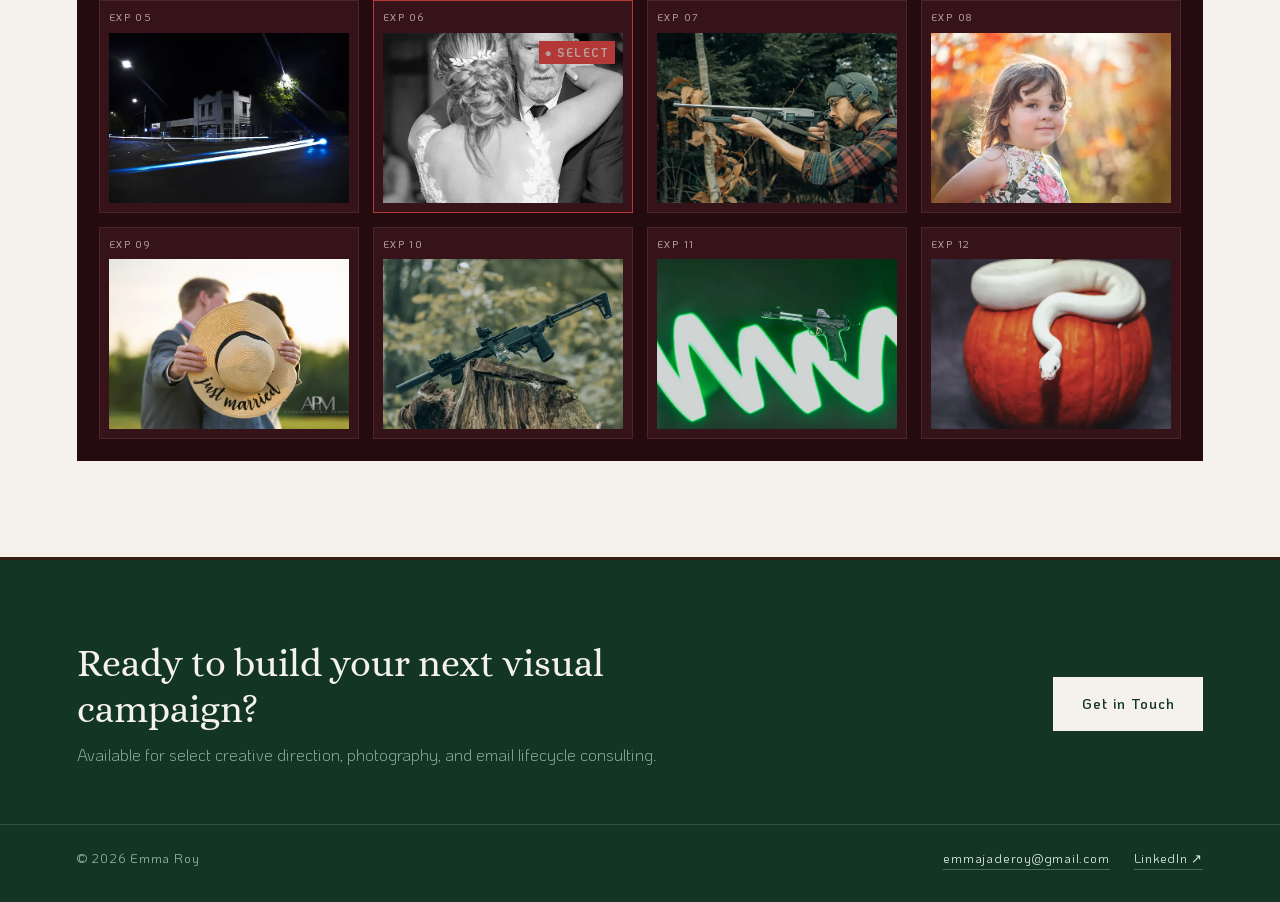
==== commit 7cf801e8: "11-3-26 unpublish lifecycle page - Remove lifecycle.html and its nav, index, card and cross-links - " ====
--- a/index.html
+++ b/index.html
@@ -21,7 +21,6 @@
     </a>
     <nav class="nav-links">
       <a href="index.html" class="active">Work</a>
-      <a href="lifecycle.html">Lifecycle & Email</a>
       <a href="brand-design.html">Brand & Design</a>
       <a href="photography.html">Photography</a>
       <a href="about.html">About</a>
@@ -45,7 +44,6 @@
 
       <div class="filter-bar" aria-label="Filter case studies">
         <button type="button" class="filter-btn active" data-filter="all">All Projects</button>
-        <button type="button" class="filter-btn" data-filter="lifecycle">Lifecycle & Email</button>
         <button type="button" class="filter-btn" data-filter="brand">Brand & Design</button>
         <button type="button" class="filter-btn" data-filter="photo">Photography</button>
       </div>
@@ -56,16 +54,8 @@
         <span>Index</span>
         <span>2026</span>
       </div>
-      <a href="lifecycle.html" class="index-row">
+      <a href="brand-design.html" class="index-row">
         <span class="index-num">01</span>
-        <span class="index-body">
-          <span class="index-title">Lifecycle & Email</span>
-          <span class="index-desc">Klaviyo flows, campaigns, email design</span>
-        </span>
-        <span class="index-arrow" aria-hidden="true">→</span>
-      </a>
-      <a href="brand-design.html" class="index-row">
-        <span class="index-num">02</span>
         <span class="index-body">
           <span class="index-title">Brand & Design</span>
           <span class="index-desc">Launches, print, packaging, trade show, albums</span>
@@ -73,7 +63,7 @@
         <span class="index-arrow" aria-hidden="true">→</span>
       </a>
       <a href="photography.html" class="index-row">
-        <span class="index-num">03</span>
+        <span class="index-num">02</span>
         <span class="index-body">
           <span class="index-title">Photography</span>
           <span class="index-desc">Commercial, weddings, family, pets, landscapes</span>
@@ -105,46 +95,10 @@
 
     <header class="feed-header">
       <h2 class="feed-title">Selected Work</h2>
-      <span class="feed-count">04 Case Studies</span>
+      <span class="feed-count">03 Case Studies</span>
     </header>
 
-    <article class="case-card" data-category="lifecycle">
-      <div class="card-visual">
-        <div class="film-rebate-strip">
-          <span class="rebate-code">▶ FLOW 01</span>
-          <span class="film-stock">KLAVIYO • WELCOME SERIES</span>
-          <span class="exposure-spec">2023 → PRESENT</span>
-        </div>
-
-        <div class="media-container">
-          <div class="proof-stamp">● LIVE PROGRAM</div>
-          <img src="images/web/email/cover-collage-lg.webp"
-               alt="Three TandemKross emails: a welcome offer, the TKX22 Light Rifle launch, and a Halloween free-shipping promotion"
-               width="1600" height="1200" loading="lazy" decoding="async" />
-          <div class="film-stamp">STRATEGY • COPY • DESIGN • PHOTOGRAPHY</div>
-        </div>
-      </div>
-
-      <div class="card-info">
-        <div class="tag-row">
-          <span class="badge grease-badge">★ Flagship Case</span>
-          <span class="badge">Lifecycle Marketing</span>
-          <span class="badge">Klaviyo</span>
-        </div>
-        <h2 class="project-title">TandemKross: Rebuilding the Email Program</h2>
-        <p class="project-summary">
-          I took the program from the store platform's stock emails to segmented Klaviyo flows and a full campaign calendar. I handle all of it, from strategy and copy to design, photography and the build.
-        </p>
-
-        <div class="roles-delivered">
-          <span>ROLES:</span> Lifecycle Strategy, Flow Builds, Copy, Email Design, Photography
-        </div>
-
-        <a href="lifecycle.html" class="view-case-link">View the Lifecycle Case Study →</a>
-      </div>
-    </article>
-
-    <article class="case-card reverse" data-category="photo brand">
+    <article class="case-card" data-category="photo brand">
       <div class="card-visual">
         <div class="film-rebate-strip">
           <span class="rebate-code">▶ ROLL 01</span>
@@ -180,7 +134,7 @@
       </div>
     </article>
 
-    <article class="case-card" data-category="brand">
+    <article class="case-card reverse" data-category="brand">
       <div class="card-visual">
         <div class="film-rebate-strip">
           <span class="rebate-code">▶ DESIGN</span>
@@ -216,7 +170,7 @@
       </div>
     </article>
 
-    <article class="case-card reverse" data-category="photo">
+    <article class="case-card" data-category="photo">
       <div class="card-visual">
         <div class="film-rebate-strip">
           <span class="rebate-code">▶ ROLL 02</span>
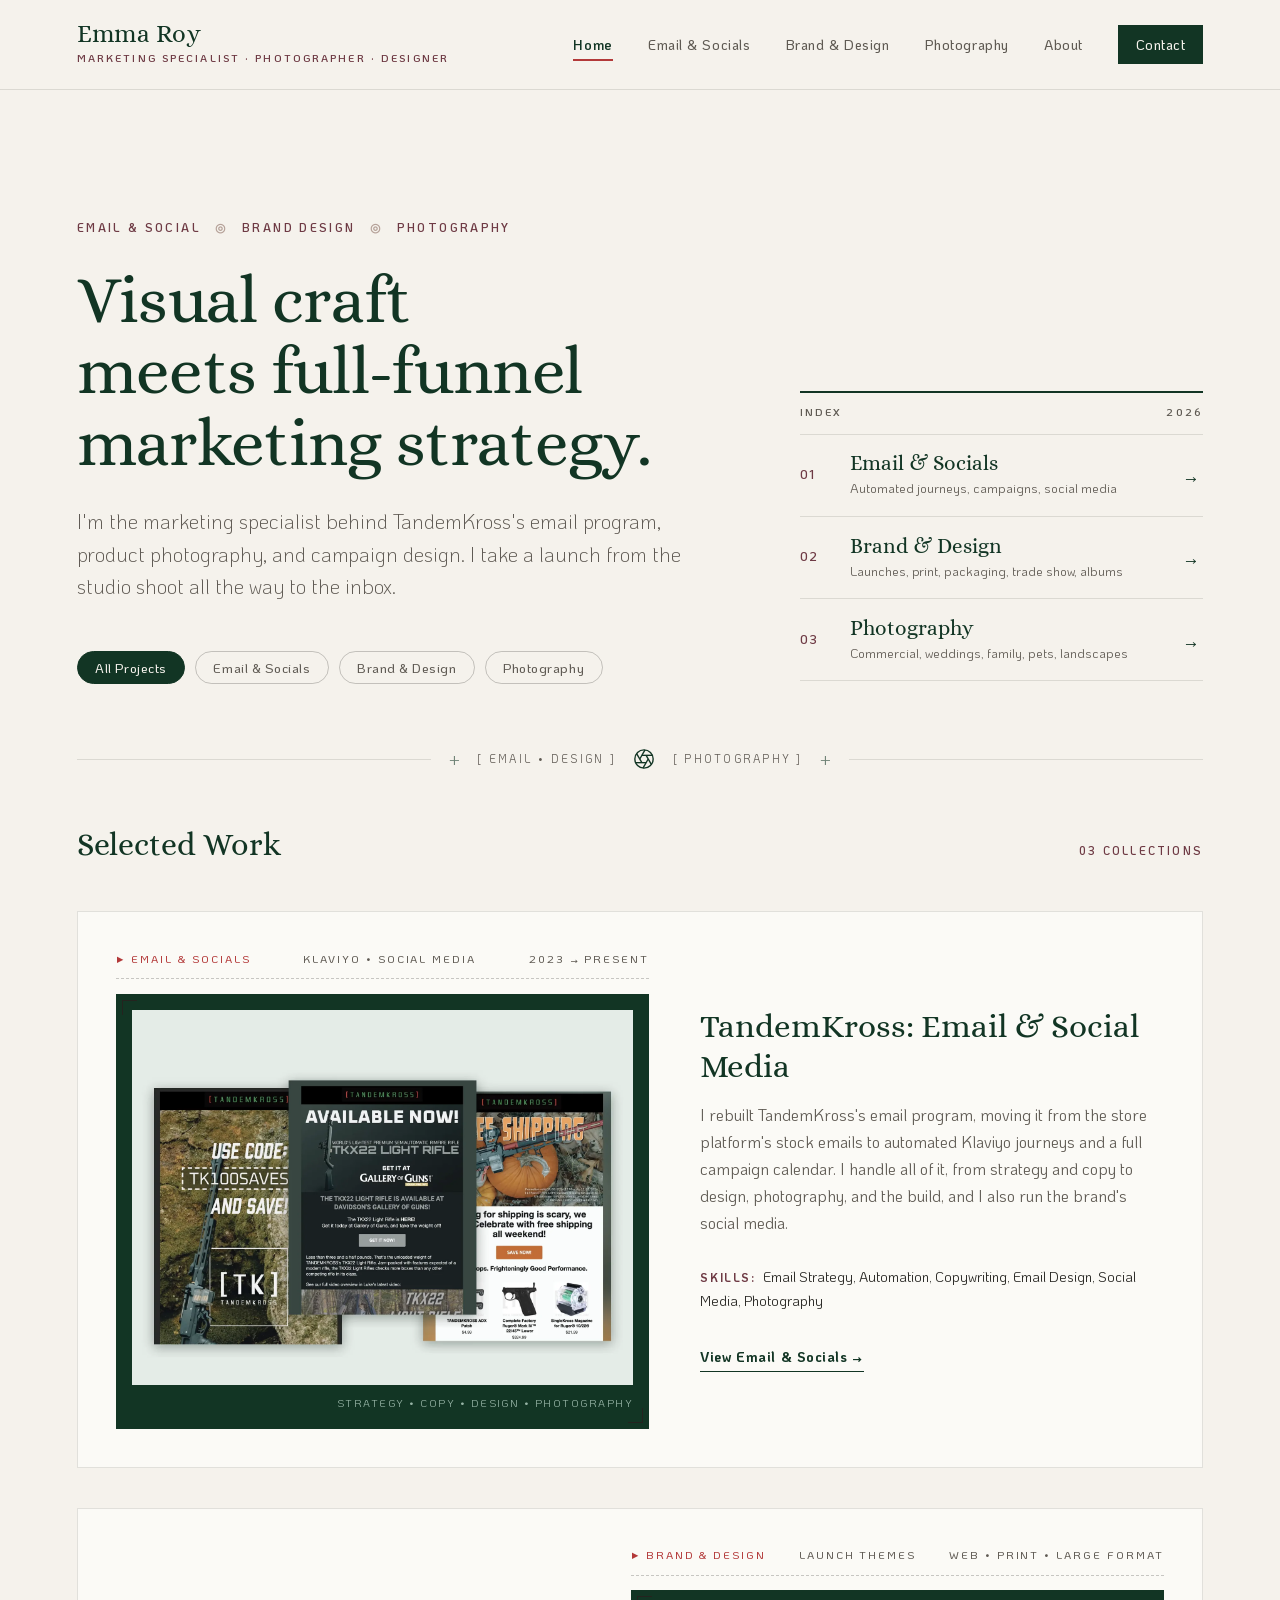
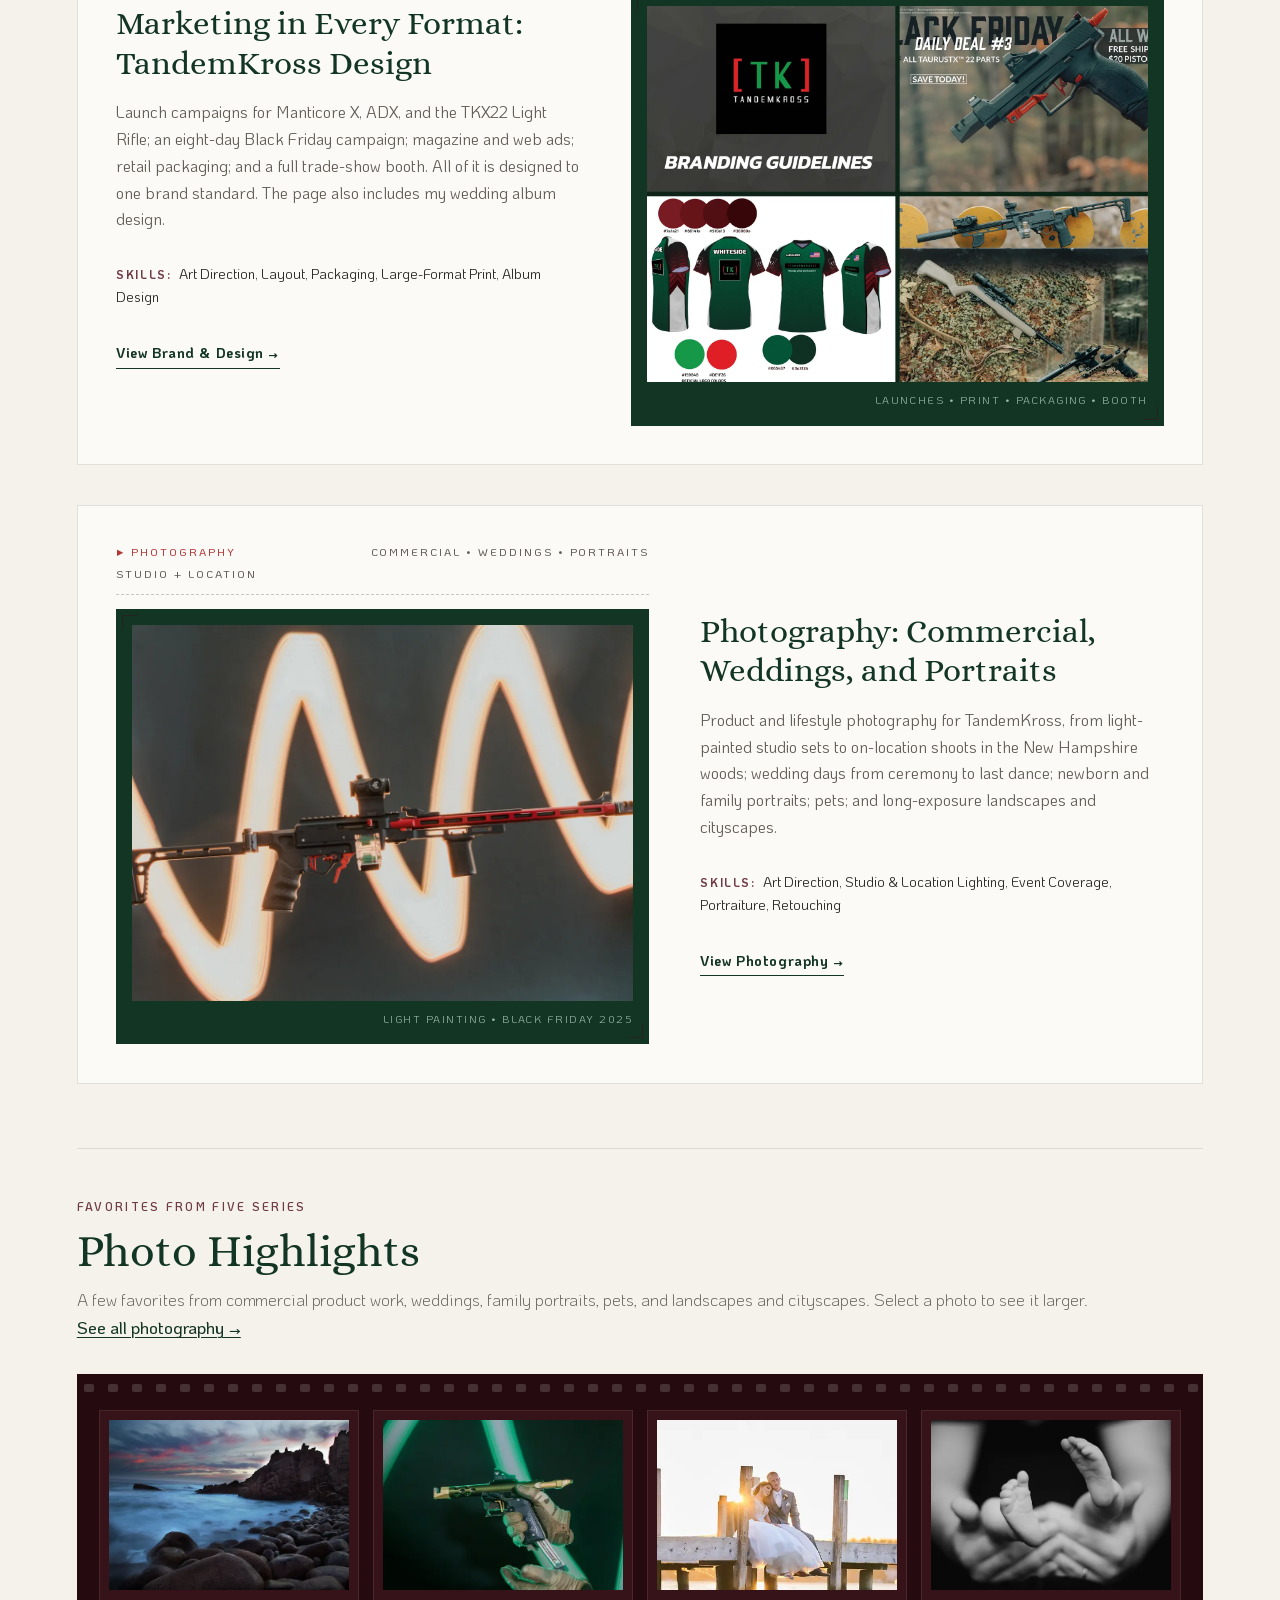
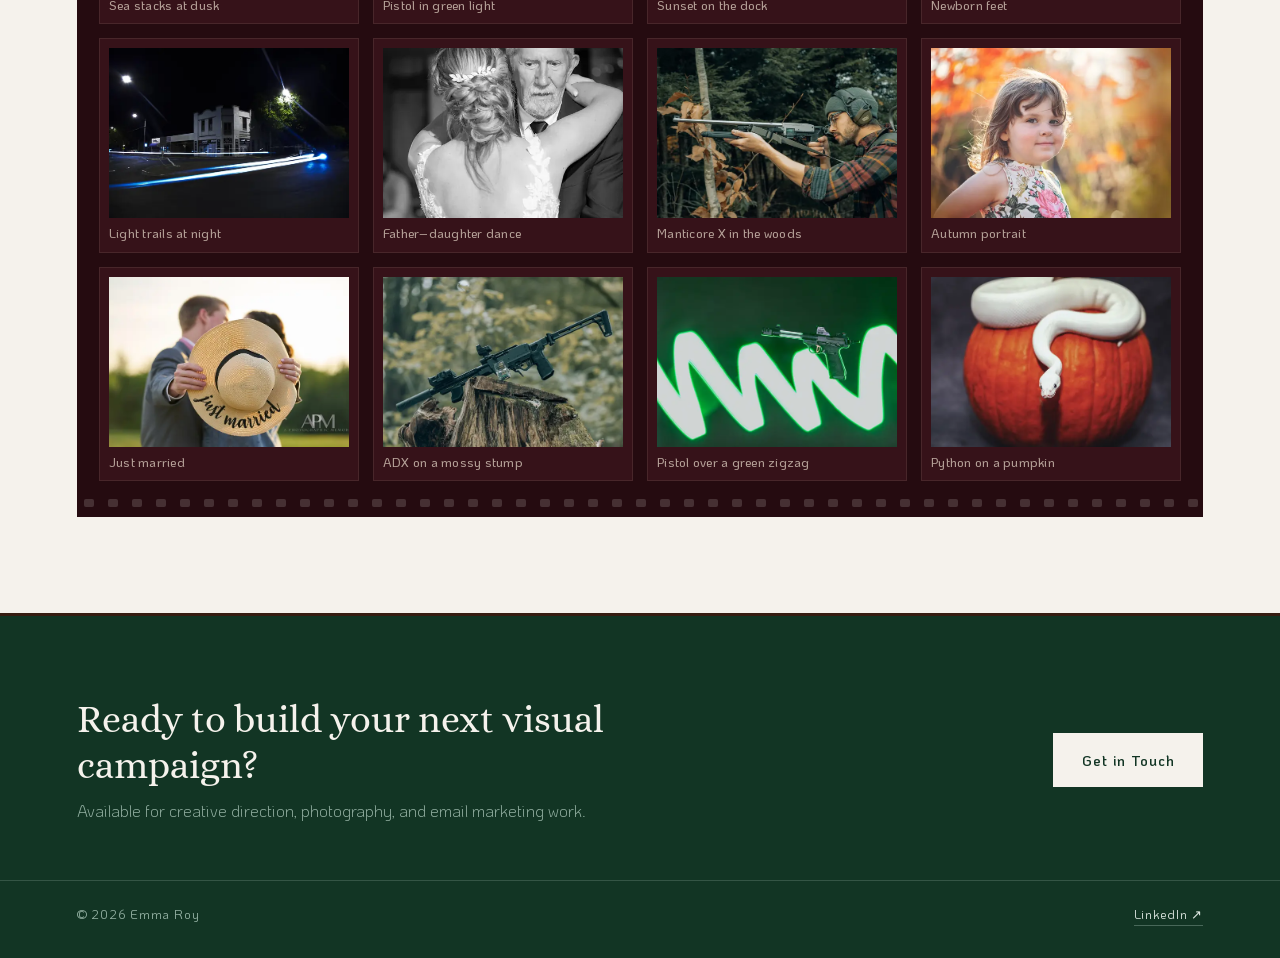
==== commit 42fe6a4d: "11-3-26 email & socials page, review edits, photo touches - New Email & Socials page (replaces the l" ====
--- a/index.html
+++ b/index.html
@@ -3,11 +3,11 @@
 <head>
   <meta charset="UTF-8" />
   <meta name="viewport" content="width=device-width, initial-scale=1.0" />
-  <title>Emma Roy | Lifecycle, Brand & Photography Portfolio</title>
-  <meta name="description" content="Emma Roy, marketing specialist, photographer and designer: email lifecycle marketing, brand and campaign design, and commercial and wedding photography." />
+  <title>Emma Roy | Email, Brand, and Photography Portfolio</title>
+  <meta name="description" content="Emma Roy, marketing specialist, photographer, and designer: email and social media marketing, brand and campaign design, and commercial and wedding photography." />
   <meta property="og:type" content="website" />
-  <meta property="og:title" content="Emma Roy | Lifecycle, Brand & Photography Portfolio" />
-  <meta property="og:description" content="Case studies spanning art direction, photography, email design and behavioral CRM automation." />
+  <meta property="og:title" content="Emma Roy | Email, Brand, and Photography Portfolio" />
+  <meta property="og:description" content="Work spanning art direction, photography, email and social media marketing, and brand design." />
   <meta name="theme-color" content="#F5F2EC" />
   <link rel="icon" href="favicon.svg" type="image/svg+xml" />
   <link rel="stylesheet" href="style.css" />
@@ -20,30 +20,32 @@
       <span class="logo-role">Marketing Specialist · Photographer · Designer</span>
     </a>
     <nav class="nav-links">
-      <a href="index.html" class="active">Work</a>
+      <a href="index.html" class="active">Home</a>
+      <a href="email-social.html">Email & Socials</a>
       <a href="brand-design.html">Brand & Design</a>
       <a href="photography.html">Photography</a>
       <a href="about.html">About</a>
-      <a href="about.html#contact" class="nav-cta">Contact</a>
+      <a href="https://forms.gle/6zwebDHDZ1jdh2xRA" class="nav-cta" target="_blank" rel="noopener">Contact</a>
     </nav>
   </header>
 
   <section class="hero-section hero-home">
     <div class="hero-main">
       <div class="hero-meta">
-        <span>Lifecycle Marketing</span>
+        <span>Email & Social</span>
         <span class="aperture-glyph">◎</span>
         <span>Brand Design</span>
         <span class="aperture-glyph">◎</span>
         <span>Photography</span>
       </div>
-      <h1 class="hero-title">Visual craft meets full-funnel lifecycle strategy.</h1>
+      <h1 class="hero-title">Visual craft meets full-funnel marketing strategy.</h1>
       <p class="hero-lead">
-        I'm the marketing specialist behind TandemKross's email program, product photography and campaign design. I take a launch from the studio shoot all the way to the inbox.
+        I'm the marketing specialist behind TandemKross's email program, product photography, and campaign design. I take a launch from the studio shoot all the way to the inbox.
       </p>
 
       <div class="filter-bar" aria-label="Filter case studies">
         <button type="button" class="filter-btn active" data-filter="all">All Projects</button>
+        <button type="button" class="filter-btn" data-filter="email">Email & Socials</button>
         <button type="button" class="filter-btn" data-filter="brand">Brand & Design</button>
         <button type="button" class="filter-btn" data-filter="photo">Photography</button>
       </div>
@@ -54,8 +56,16 @@
         <span>Index</span>
         <span>2026</span>
       </div>
+      <a href="email-social.html" class="index-row">
+        <span class="index-num">01</span>
+        <span class="index-body">
+          <span class="index-title">Email & Socials</span>
+          <span class="index-desc">Automated journeys, campaigns, social media</span>
+        </span>
+        <span class="index-arrow" aria-hidden="true">→</span>
+      </a>
       <a href="brand-design.html" class="index-row">
-        <span class="index-num">01</span>
+        <span class="index-num">02</span>
         <span class="index-body">
           <span class="index-title">Brand & Design</span>
           <span class="index-desc">Launches, print, packaging, trade show, albums</span>
@@ -63,7 +73,7 @@
         <span class="index-arrow" aria-hidden="true">→</span>
       </a>
       <a href="photography.html" class="index-row">
-        <span class="index-num">02</span>
+        <span class="index-num">03</span>
         <span class="index-body">
           <span class="index-title">Photography</span>
           <span class="index-desc">Commercial, weddings, family, pets, landscapes</span>
@@ -95,114 +105,96 @@
 
     <header class="feed-header">
       <h2 class="feed-title">Selected Work</h2>
-      <span class="feed-count">03 Case Studies</span>
+      <span class="feed-count">03 Collections</span>
     </header>
 
-    <article class="case-card" data-category="photo brand">
+    <article class="case-card" data-category="email">
       <div class="card-visual">
         <div class="film-rebate-strip">
-          <span class="rebate-code">▶ ROLL 01</span>
-          <span class="film-stock">COMMERCIAL & PRODUCT</span>
-          <span class="exposure-spec">STUDIO + LOCATION</span>
+          <span class="rebate-code">▶ EMAIL & SOCIALS</span>
+          <span class="film-stock">KLAVIYO • SOCIAL MEDIA</span>
+          <span class="exposure-spec">2023 → PRESENT</span>
         </div>
 
         <div class="media-container">
-          <div class="proof-stamp">● PROOF SELECT</div>
-          <img src="images/web/commercial/studio-light-painting-1-lg.webp"
-               alt="Pistol suspended in sweeping white light-painted trails on black"
-               width="1200" height="800" loading="lazy" decoding="async" />
-          <div class="film-stamp">LIGHT PAINTING • BLACK FRIDAY 2025</div>
+          <img src="images/web/email/cover-collage-lg.webp"
+               alt="Three TandemKross emails: a welcome offer, the TKX22 Light Rifle launch, and a Halloween free-shipping promotion"
+               width="1600" height="1200" loading="lazy" decoding="async" />
+          <div class="film-stamp">STRATEGY • COPY • DESIGN • PHOTOGRAPHY</div>
         </div>
       </div>
 
       <div class="card-info">
-        <div class="tag-row">
-          <span class="badge grease-badge">★ Commercial Work</span>
-          <span class="badge">Product Photography</span>
-          <span class="badge">Lifestyle</span>
-        </div>
-        <h2 class="project-title">Product & Lifestyle Photography for TandemKross</h2>
+        <h2 class="project-title">TandemKross: Email & Social Media</h2>
         <p class="project-summary">
-          Light-painted studio sets, white-sweep catalog shots and on-location builds in the New Hampshire woods. These photos are used across the website, emails, ads and trade-show booth.
+          I rebuilt TandemKross's email program, moving it from the store platform's stock emails to automated Klaviyo journeys and a full campaign calendar. I handle all of it, from strategy and copy to design, photography, and the build, and I also run the brand's social media.
         </p>
 
         <div class="roles-delivered">
-          <span>ROLES:</span> Art Direction, Studio & Location Photography, Retouching
-        </div>
-
-        <a href="photography.html#roll-commercial" class="view-case-link">View the Commercial Proof Sheet →</a>
+          <span>SKILLS:</span> Email Strategy, Automation, Copywriting, Email Design, Social Media, Photography
+        </div>
+
+        <a href="email-social.html" class="view-case-link">View Email & Socials →</a>
       </div>
     </article>
 
     <article class="case-card reverse" data-category="brand">
       <div class="card-visual">
         <div class="film-rebate-strip">
-          <span class="rebate-code">▶ DESIGN</span>
-          <span class="film-stock">BRAND SYSTEM</span>
+          <span class="rebate-code">▶ BRAND & DESIGN</span>
+          <span class="film-stock">LAUNCH THEMES</span>
           <span class="exposure-spec">WEB • PRINT • LARGE FORMAT</span>
         </div>
 
         <div class="media-container">
-          <div class="proof-stamp">● DESIGN SYSTEM</div>
           <img src="images/web/design/cover-collage-lg.webp"
-               alt="TandemKross design work: brand guidelines cover, a Black Friday banner, the team jersey and a trade-show back wall"
+               alt="TandemKross design work: brand guidelines cover, a Black Friday banner, the team jersey, and a trade-show back wall"
                width="1600" height="1200" loading="lazy" decoding="async" />
           <div class="film-stamp">LAUNCHES • PRINT • PACKAGING • BOOTH</div>
         </div>
       </div>
 
       <div class="card-info">
-        <div class="tag-row">
-          <span class="badge grease-badge">★ Campaign Systems</span>
-          <span class="badge">Brand Design</span>
-          <span class="badge">Print & Packaging</span>
-        </div>
         <h2 class="project-title">Marketing in Every Format: TandemKross Design</h2>
         <p class="project-summary">
-          Launch systems for Manticore X, ADX and the TKX22 Light Rifle, an eight-day Black Friday campaign, magazine and web ads, retail packaging and a full trade-show booth, all designed to one brand standard. The page also includes my wedding album design.
+          Launch campaigns for Manticore X, ADX, and the TKX22 Light Rifle; an eight-day Black Friday campaign; magazine and web ads; retail packaging; and a full trade-show booth. All of it is designed to one brand standard. The page also includes my wedding album design.
         </p>
 
         <div class="roles-delivered">
-          <span>ROLES:</span> Art Direction, Layout, Packaging, Large-Format Print, Album Design
-        </div>
-
-        <a href="brand-design.html" class="view-case-link">View Brand & Design Work →</a>
+          <span>SKILLS:</span> Art Direction, Layout, Packaging, Large-Format Print, Album Design
+        </div>
+
+        <a href="brand-design.html" class="view-case-link">View Brand & Design →</a>
       </div>
     </article>
 
     <article class="case-card" data-category="photo">
       <div class="card-visual">
         <div class="film-rebate-strip">
-          <span class="rebate-code">▶ ROLL 02</span>
-          <span class="film-stock">WEDDING COVERAGE</span>
-          <span class="exposure-spec">CEREMONY → RECEPTION</span>
+          <span class="rebate-code">▶ PHOTOGRAPHY</span>
+          <span class="film-stock">COMMERCIAL • WEDDINGS • PORTRAITS</span>
+          <span class="exposure-spec">STUDIO + LOCATION</span>
         </div>
 
         <div class="media-container">
-          <div class="proof-stamp">● PROOF SELECT</div>
-          <img src="images/web/weddings/wedding-golden-hour-lg.webp"
-               alt="Bride and groom kissing in a field, backlit by golden-hour sun"
-               width="1600" height="1066" loading="lazy" decoding="async" />
-          <div class="film-stamp">GOLDEN HOUR • COUPLE PORTRAITS</div>
+          <img src="images/web/commercial/studio-light-painting-1-lg.webp"
+               alt="Chassis rifle with a red rail suspended in a warm white light-painted wave"
+               width="1200" height="800" loading="lazy" decoding="async" />
+          <div class="film-stamp">LIGHT PAINTING • BLACK FRIDAY 2025</div>
         </div>
       </div>
 
       <div class="card-info">
-        <div class="tag-row">
-          <span class="badge grease-badge">★ Client Work</span>
-          <span class="badge">Wedding Photography</span>
-          <span class="badge">Event Coverage</span>
-        </div>
-        <h2 class="project-title">Wedding Days: Ceremony to Last Dance</h2>
+        <h2 class="project-title">Photography: Commercial, Weddings, and Portraits</h2>
         <p class="project-summary">
-          Full-day wedding coverage across barns, greenhouses and lakeside docks: candid ceremony moments, golden-hour couple portraits, family dances, and the details couples spend months planning.
+          Product and lifestyle photography for TandemKross, from light-painted studio sets to on-location shoots in the New Hampshire woods; wedding days from ceremony to last dance; newborn and family portraits; pets; and long-exposure landscapes and cityscapes.
         </p>
 
         <div class="roles-delivered">
-          <span>COVERAGE:</span> Getting Ready, Ceremony, Portraits, Details, Reception
-        </div>
-
-        <a href="photography.html#roll-weddings" class="view-case-link">View the Wedding Proof Sheet →</a>
+          <span>SKILLS:</span> Art Direction, Studio & Location Lighting, Event Coverage, Portraiture, Retouching
+        </div>
+
+        <a href="photography.html" class="view-case-link">View Photography →</a>
       </div>
     </article>
 
@@ -210,56 +202,47 @@
 
   <section id="contact-sheet" class="contact-sheet-section">
     <div class="section-header-wrap">
-      <div class="sheet-meta">PROOF SHEET • SELECTS FROM FIVE ROLLS</div>
-      <h2 class="sheet-title">The Contact Sheet</h2>
-      <p class="sheet-subtitle">Selects from commercial product work, weddings, family portraits, pets, and landscapes & cityscapes. Select a frame to inspect it. <a href="photography.html" class="inline-link">See the full photography archive →</a></p>
+      <div class="sheet-meta">FAVORITES FROM FIVE SERIES</div>
+      <h2 class="sheet-title">Photo Highlights</h2>
+      <p class="sheet-subtitle">A few favorites from commercial product work, weddings, family portraits, pets, and landscapes and cityscapes. Select a photo to see it larger. <a href="photography.html" class="inline-link">See all photography →</a></p>
     </div>
 
     <div class="contact-sheet">
-      <button type="button" class="contact-frame select-frame" data-full="images/web/landscapes/coast-sea-stacks-dusk-lg.webp" data-spec="24mm • f/22 • 4s • ISO 100">
-        <span class="contact-thumb">
-          <img src="images/web/landscapes/coast-sea-stacks-dusk-sm.webp" width="640" height="427" alt="Long exposure of rocky sea stacks at dusk, the water smoothed to mist over boulders" loading="lazy" decoding="async" />
-          <span class="grease-pencil-mark">● SELECT</span>
-        </span>
-      </button>
-      <button type="button" class="contact-frame select-frame" data-full="images/web/commercial/studio-light-painting-2-lg.webp" data-spec="Commercial • TandemKross">
-        <span class="contact-thumb">
-          <img src="images/web/commercial/studio-light-painting-2-sm.webp" width="640" height="427" alt="Rifle wrapped in electric-blue light-painted waves" loading="lazy" decoding="async" />
-          <span class="grease-pencil-mark">● SELECT</span>
-        </span>
+      <button type="button" class="contact-frame" data-full="images/web/landscapes/coast-sea-stacks-dusk-lg.webp" data-spec="24mm • f/22 • 4s • ISO 100">
+        <span class="contact-thumb"><img src="images/web/landscapes/coast-sea-stacks-dusk-sm.webp" width="640" height="427" alt="Long exposure of rocky sea stacks at dusk, the water smoothed to mist over boulders" loading="lazy" decoding="async" /></span><span class="frame-caption">Sea stacks at dusk</span>
+      </button>
+      <button type="button" class="contact-frame" data-full="images/web/commercial/studio-light-painting-2-lg.webp" data-spec="Commercial • TandemKross">
+        <span class="contact-thumb"><img src="images/web/commercial/studio-light-painting-2-sm.webp" width="640" height="427" alt="Gloved hands holding a gold-accented pistol between streaks of green light" loading="lazy" decoding="async" /></span><span class="frame-caption">Pistol in green light</span>
       </button>
       <button type="button" class="contact-frame" data-full="images/web/weddings/wedding-dock-sunset-lg.webp" data-spec="Wedding coverage">
-        <span class="contact-thumb"><img src="images/web/weddings/wedding-dock-sunset-sm.webp" width="427" height="640" alt="Couple seated at the end of a lake dock at sunset" loading="lazy" decoding="async" /></span>
+        <span class="contact-thumb"><img src="images/web/weddings/wedding-dock-sunset-sm.webp" width="427" height="640" alt="Couple seated at the end of a lake dock at sunset" loading="lazy" decoding="async" /></span><span class="frame-caption">Sunset on the dock</span>
       </button>
       <button type="button" class="contact-frame" data-full="images/web/family/newborn-feet-bw-lg.webp" data-spec="EF 50mm • f/1.8 • 1/200s • ISO 100">
-        <span class="contact-thumb"><img src="images/web/family/newborn-feet-bw-sm.webp" width="640" height="427" alt="Black and white image of a newborn's feet cradled in a parent's hands" loading="lazy" decoding="async" /></span>
+        <span class="contact-thumb"><img src="images/web/family/newborn-feet-bw-sm.webp" width="640" height="427" alt="Black and white image of a newborn's feet cradled in a parent's hands" loading="lazy" decoding="async" /></span><span class="frame-caption">Newborn feet</span>
       </button>
       <button type="button" class="contact-frame" data-full="images/web/landscapes/street-light-trails-lg.webp" data-spec="24mm • f/4 • 10s • ISO 100">
-        <span class="contact-thumb"><img src="images/web/landscapes/street-light-trails-sm.webp" width="640" height="427" alt="Blue car light trails sweeping past a corner building at night" loading="lazy" decoding="async" /></span>
-      </button>
-      <button type="button" class="contact-frame select-frame" data-full="images/web/weddings/wedding-father-daughter-dance-lg.webp" data-spec="Wedding coverage">
-        <span class="contact-thumb">
-          <img src="images/web/weddings/wedding-father-daughter-dance-sm.webp" width="427" height="640" alt="Black and white image of the bride embracing her father during their dance" loading="lazy" decoding="async" />
-          <span class="grease-pencil-mark">● SELECT</span>
-        </span>
+        <span class="contact-thumb"><img src="images/web/landscapes/street-light-trails-sm.webp" width="640" height="427" alt="Blue car light trails sweeping past a corner building at night" loading="lazy" decoding="async" /></span><span class="frame-caption">Light trails at night</span>
+      </button>
+      <button type="button" class="contact-frame" data-full="images/web/weddings/wedding-father-daughter-dance-lg.webp" data-spec="Wedding coverage">
+        <span class="contact-thumb"><img src="images/web/weddings/wedding-father-daughter-dance-sm.webp" width="427" height="640" alt="Black and white image of the bride embracing her father during their dance" loading="lazy" decoding="async" /></span><span class="frame-caption">Father–daughter dance</span>
       </button>
       <button type="button" class="contact-frame" data-full="images/web/commercial/lifestyle-hunter-build-lg.webp" data-spec="Commercial • TandemKross">
-        <span class="contact-thumb"><img src="images/web/commercial/lifestyle-hunter-build-sm.webp" width="640" height="427" alt="Hunter in flannel aiming a Manticore X build in the woods" loading="lazy" decoding="async" /></span>
+        <span class="contact-thumb"><img src="images/web/commercial/lifestyle-hunter-build-sm.webp" width="640" height="427" alt="Hunter in flannel aiming a Manticore X build in the woods" loading="lazy" decoding="async" /></span><span class="frame-caption">Manticore X in the woods</span>
       </button>
       <button type="button" class="contact-frame" data-full="images/web/family/toddler-autumn-portrait-lg.webp" data-spec="5D Mark IV • EF 100mm Macro • f/3.2 • 1/2000s • ISO 800">
-        <span class="contact-thumb"><img src="images/web/family/toddler-autumn-portrait-sm.webp" width="640" height="427" alt="Young girl in a floral dress smiling softly against glowing orange autumn leaves" loading="lazy" decoding="async" /></span>
+        <span class="contact-thumb"><img src="images/web/family/toddler-autumn-portrait-sm.webp" width="640" height="427" alt="Young girl in a floral dress smiling softly against glowing orange autumn leaves" loading="lazy" decoding="async" /></span><span class="frame-caption">Autumn portrait</span>
       </button>
       <button type="button" class="contact-frame" data-full="images/web/weddings/wedding-just-married-lg.webp" data-spec="Wedding coverage">
-        <span class="contact-thumb"><img src="images/web/weddings/wedding-just-married-sm.webp" width="640" height="427" alt="Couple kissing behind a straw hat that reads 'just married'" loading="lazy" decoding="async" /></span>
+        <span class="contact-thumb"><img src="images/web/weddings/wedding-just-married-sm.webp" width="640" height="427" alt="Couple kissing behind a straw hat that reads 'just married'" loading="lazy" decoding="async" /></span><span class="frame-caption">Just married</span>
       </button>
       <button type="button" class="contact-frame" data-full="images/web/commercial/lifestyle-adx-stump-lg.webp" data-spec="Commercial • TandemKross">
-        <span class="contact-thumb"><img src="images/web/commercial/lifestyle-adx-stump-sm.webp" width="640" height="427" alt="ADX build resting on a mossy stump in the forest" loading="lazy" decoding="async" /></span>
+        <span class="contact-thumb"><img src="images/web/commercial/lifestyle-adx-stump-sm.webp" width="640" height="427" alt="ADX build resting on a mossy stump in the forest" loading="lazy" decoding="async" /></span><span class="frame-caption">ADX on a mossy stump</span>
       </button>
       <button type="button" class="contact-frame" data-full="images/web/commercial/studio-light-painting-4-lg.webp" data-spec="Commercial • TandemKross">
-        <span class="contact-thumb"><img src="images/web/commercial/studio-light-painting-4-sm.webp" width="640" height="427" alt="Polished pistol with orange accents framed by a warm light arc" loading="lazy" decoding="async" /></span>
+        <span class="contact-thumb"><img src="images/web/commercial/studio-light-painting-4-sm.webp" width="640" height="427" alt="Pistol floating above a green-edged light-painted zigzag" loading="lazy" decoding="async" /></span><span class="frame-caption">Pistol over a green zigzag</span>
       </button>
       <button type="button" class="contact-frame" data-full="images/web/animals/python-pumpkin-lg.webp" data-spec="EF 50mm • f/4 • 1/200s • ISO 100">
-        <span class="contact-thumb"><img src="images/web/animals/python-pumpkin-sm.webp" width="640" height="427" alt="White python coiled on top of a bright orange pumpkin against a dark textured backdrop" loading="lazy" decoding="async" /></span>
+        <span class="contact-thumb"><img src="images/web/animals/python-pumpkin-sm.webp" width="640" height="427" alt="White python coiled on top of a bright orange pumpkin against a dark textured backdrop" loading="lazy" decoding="async" /></span><span class="frame-caption">Python on a pumpkin</span>
       </button>
     </div>
   </section>
@@ -268,13 +251,13 @@
     <div class="footer-wrap">
       <div>
         <h3>Ready to build your next visual campaign?</h3>
-        <p>Available for select creative direction, photography, and email lifecycle consulting.</p>
-      </div>
-      <a href="mailto:emmajaderoy@gmail.com" class="footer-btn">Get in Touch</a>
+        <p>Available for creative direction, photography, and email marketing work.</p>
+      </div>
+      <a href="https://forms.gle/6zwebDHDZ1jdh2xRA" class="footer-btn" target="_blank" rel="noopener">Get in Touch</a>
     </div>
     <div class="footer-base">
       <span>&copy; 2026 Emma Roy</span>
-      <span class="footer-links"><a href="mailto:emmajaderoy@gmail.com">emmajaderoy@gmail.com</a><a href="https://www.linkedin.com/in/emma-roy" target="_blank" rel="noopener">LinkedIn ↗</a></span>
+      <span class="footer-links"><a href="https://www.linkedin.com/in/emma-roy" target="_blank" rel="noopener">LinkedIn ↗</a></span>
     </div>
   </footer>
 
--- a/style.css
+++ b/style.css
@@ -183,7 +183,7 @@
 
 .logo-role {
   font-family: var(--font-body);
-  font-weight: 500;
+  font-weight: 600;
   font-size: 0.66rem;
   letter-spacing: 0.2em;
   text-transform: uppercase;
@@ -215,13 +215,17 @@
   transition: color 0.2s ease;
 }
 
-.nav-links a:hover,
 .nav-links a.active {
   color: var(--color-forest);
-}
-
-/* Grease-pencil underline for the active page */
-.nav-links a.active::after {
+  font-weight: 600;
+}
+
+.nav-links a:hover {
+  color: var(--color-safelight);
+}
+
+/* Red underline: always on the active page, grows in on hover */
+.nav-links a::after {
   content: "";
   position: absolute;
   left: 0;
@@ -229,6 +233,18 @@
   width: 100%;
   height: 2px;
   background-color: var(--color-safelight);
+  transform: scaleX(0);
+  transform-origin: left;
+  transition: transform 0.2s ease;
+}
+
+.nav-links a:hover::after,
+.nav-links a.active::after {
+  transform: scaleX(1);
+}
+
+.nav-links a.nav-cta::after {
+  display: none;
 }
 
 .nav-links a.nav-cta {
@@ -554,21 +570,6 @@
   border-right: 1.5px solid;
 }
 
-/* Grease-pencil proof stamp */
-.proof-stamp {
-  position: absolute;
-  top: 26px;
-  left: 26px;
-  z-index: 2;
-  font-weight: 700;
-  font-size: 0.62rem;
-  letter-spacing: 0.14em;
-  color: var(--color-safelight);
-  background: var(--paper-raised);
-  border: 1px solid var(--color-safelight);
-  padding: 2px 8px;
-}
-
 /* Real images dropped into a media container */
 .media-container img {
   display: block;
@@ -587,31 +588,7 @@
   text-align: right;
 }
 
-/* Card info & badges */
-.tag-row {
-  display: flex;
-  flex-wrap: wrap;
-  gap: 0.45rem;
-  margin-bottom: 1.1rem;
-}
-
-.badge {
-  font-weight: 500;
-  font-size: 0.72rem;
-  letter-spacing: 0.04em;
-  background-color: var(--color-plum-tint);
-  color: var(--color-plum);
-  padding: 0.2rem 0.65rem;
-  border-radius: 2px;
-}
-
-.badge.grease-badge {
-  background-color: transparent;
-  color: var(--color-safelight);
-  border: 1px solid var(--color-safelight);
-  font-weight: 600;
-}
-
+/* Card info */
 .project-title {
   font-family: var(--font-display);
   font-size: clamp(1.7rem, 2.6vw, 2.25rem);
@@ -628,33 +605,6 @@
   margin-bottom: 1.8rem;
 }
 
-/* Metrics */
-.metrics-grid {
-  display: grid;
-  grid-template-columns: repeat(2, 1fr);
-  gap: 1.5rem;
-  padding: 1.1rem 0;
-  margin-bottom: 1.4rem;
-  border-top: 1px solid var(--rule);
-  border-bottom: 1px solid var(--rule);
-}
-
-.metric-val {
-  display: block;
-  font-family: var(--font-display);
-  font-size: 2rem;
-  line-height: 1.2;
-  color: var(--color-forest);
-}
-
-.metric-lbl {
-  font-weight: 500;
-  font-size: 0.74rem;
-  text-transform: uppercase;
-  letter-spacing: 0.1em;
-  color: var(--ink-muted);
-}
-
 .roles-delivered {
   font-size: 0.88rem;
   color: var(--ink);
@@ -662,7 +612,7 @@
 }
 
 .roles-delivered span {
-  font-weight: 600;
+  font-weight: 700;
   font-size: 0.72rem;
   letter-spacing: 0.14em;
   color: var(--color-plum-soft);
@@ -670,7 +620,7 @@
 }
 
 .view-case-link {
-  font-weight: 600;
+  font-weight: 700;
   font-size: 0.88rem;
   color: var(--color-forest);
   text-decoration: none;
@@ -738,8 +688,11 @@
   grid-template-columns: repeat(auto-fill, minmax(240px, 1fr));
   gap: 14px;
   background-color: var(--color-plum-deep);
-  padding: 22px;
-  counter-reset: frame-num;
+  /* Sprocket holes along the top and bottom edges, like a strip of film */
+  background-image: url("data:image/svg+xml,%3Csvg xmlns='http://www.w3.org/2000/svg' width='24' height='12'%3E%3Crect x='7' y='2' width='10' height='8' rx='2' fill='%23F5F2EC' fill-opacity='0.16'/%3E%3C/svg%3E"), url("data:image/svg+xml,%3Csvg xmlns='http://www.w3.org/2000/svg' width='24' height='12'%3E%3Crect x='7' y='2' width='10' height='8' rx='2' fill='%23F5F2EC' fill-opacity='0.16'/%3E%3C/svg%3E");
+  background-repeat: repeat-x;
+  background-position: left 8px, left bottom 8px;
+  padding: 36px 22px;
 }
 
 .contact-frame {
@@ -753,7 +706,6 @@
   background: var(--color-plum);
   border: 1px solid rgba(181, 161, 152, 0.14);
   padding: 9px;
-  counter-increment: frame-num;
   transition: transform 0.2s ease, border-color 0.2s ease;
   cursor: pointer;
 }
@@ -768,47 +720,16 @@
   outline-color: var(--color-sage);
 }
 
-/* Automatic counter stamp: EXP 01, EXP 02... */
-.contact-frame::before {
-  content: "EXP " counter(frame-num, decimal-leading-zero);
-  display: block;
-  font-family: var(--font-body);
-  font-weight: 500;
-  font-size: 0.62rem;
-  letter-spacing: 0.14em;
-  color: var(--color-parchment);
-  margin-bottom: 6px;
-}
-
-.contact-thumb {
-  height: 170px;
-  background: #1C080C;
-  display: flex;
-  align-items: center;
-  justify-content: center;
-  position: relative;
-}
-
-.contact-thumb img {
-  width: 100%;
-  height: 100%;
-  object-fit: cover;
-  object-position: 50% 28%; /* bias crop upward so portrait-orientation faces stay in frame */
-}
-
-.contact-thumb span {
-  font-size: 0.72rem;
-  letter-spacing: 0.1em;
-  color: var(--color-parchment);
-  text-align: center;
-}
-
-.select-frame {
+/* Photo sheets: red border and a grease-pencil SELECT mark on the photo you're pointing at */
+.contact-sheet .contact-frame:hover,
+.contact-sheet .contact-frame:focus-visible {
   border-color: var(--color-safelight);
 }
 
-.grease-pencil-mark {
+.contact-sheet .contact-thumb::after {
+  content: "● SELECT";
   position: absolute;
+  z-index: 2;
   top: 8px;
   right: 8px;
   font-weight: 700;
@@ -817,6 +738,38 @@
   color: #fff;
   background-color: var(--color-safelight);
   padding: 2px 6px;
+  opacity: 0;
+  transform: rotate(-3deg) scale(0.9);
+  transition: opacity 0.15s ease, transform 0.15s ease;
+}
+
+.contact-sheet .contact-frame:hover .contact-thumb::after,
+.contact-sheet .contact-frame:focus-visible .contact-thumb::after {
+  opacity: 1;
+  transform: rotate(-3deg) scale(1);
+}
+
+.contact-thumb {
+  height: 170px;
+  background: #1C080C;
+  display: flex;
+  align-items: center;
+  justify-content: center;
+  position: relative;
+}
+
+.contact-thumb img {
+  width: 100%;
+  height: 100%;
+  object-fit: cover;
+  object-position: 50% 28%; /* bias crop upward so portrait-orientation faces stay in frame */
+}
+
+.contact-thumb span {
+  font-size: 0.72rem;
+  letter-spacing: 0.1em;
+  color: var(--color-parchment);
+  text-align: center;
 }
 
 /* Footer */
@@ -974,6 +927,16 @@
   height: min(68vh, 640px);
   object-fit: contain;
   background: var(--color-forest-deep);
+}
+
+/* Focus pull: a new photo starts soft and snaps sharp, like a lens finding focus */
+.lightbox-img.is-focusing {
+  animation: focus-pull 0.35s ease-out;
+}
+
+@keyframes focus-pull {
+  from { filter: blur(8px); transform: scale(1.015); }
+  to   { filter: blur(0); transform: scale(1); }
 }
 
 .lightbox-nav {
@@ -1396,42 +1359,6 @@
   border-color: var(--color-forest);
 }
 
-/* Headline results band */
-.stat-band {
-  display: grid;
-  grid-template-columns: repeat(4, minmax(0, 1fr));
-  background: var(--color-forest);
-  color: var(--paper);
-  margin-bottom: 1rem;
-}
-.stat {
-  padding: clamp(1.4rem, 2.5vw, 2.2rem) clamp(1.1rem, 2vw, 1.8rem);
-  border-left: 1px solid rgba(152, 181, 167, 0.25);
-}
-.stat:first-child { border-left: none; }
-.stat-val {
-  display: block;
-  font-family: var(--font-display);
-  font-size: clamp(2.2rem, 4vw, 3.3rem);
-  line-height: 1.05;
-  margin-bottom: 0.55rem;
-}
-.stat-val small {
-  font-size: 0.5em;
-  color: var(--color-sage);
-}
-.stat-lbl {
-  display: block;
-  font-size: 0.9rem;
-  line-height: 1.4;
-  color: var(--color-sage-tint);
-}
-.stat-note {
-  font-size: 0.82rem;
-  color: var(--ink-muted);
-  margin-bottom: 1rem;
-}
-
 /* Case study block */
 .study {
   padding: clamp(3rem, 6vw, 4.5rem) 0;
@@ -1450,7 +1377,7 @@
 }
 .study-kicker {
   display: block;
-  font-weight: 600;
+  font-weight: 700;
   font-size: 0.75rem;
   letter-spacing: 0.16em;
   text-transform: uppercase;
@@ -1495,202 +1422,40 @@
   padding-top: 0.2rem;
 }
 
-/* Two-column body: diagram/chart + results */
-.study-grid {
-  display: grid;
-  grid-template-columns: minmax(0, 1fr) minmax(0, 1fr);
-  gap: clamp(1.5rem, 4vw, 3.5rem);
-  align-items: start;
-  margin-bottom: 2.5rem;
-}
+/* Panels */
 .panel {
   background: var(--paper-raised);
   border: 1px solid var(--rule);
   padding: clamp(1.25rem, 2.5vw, 2rem);
 }
 .panel-title {
-  font-weight: 600;
+  font-weight: 700;
   font-size: 0.72rem;
   letter-spacing: 0.16em;
   text-transform: uppercase;
   color: var(--color-plum-soft);
   margin-bottom: 1.2rem;
 }
-.panel-foot {
-  font-size: 0.8rem;
-  color: var(--ink-muted);
-  margin-top: 1rem;
-}
-
-/* Results list */
-.result-list {
+.highlight-list {
   list-style: none;
 }
-.result {
-  display: grid;
-  grid-template-columns: 7.5rem 1fr;
-  gap: 1rem;
-  align-items: baseline;
-  padding: 0.9rem 0;
+.highlight-list li {
+  position: relative;
+  padding: 0.75rem 0 0.75rem 1.5rem;
   border-bottom: 1px solid var(--rule);
-}
-.result:first-child { padding-top: 0; }
-.result-val {
-  font-family: var(--font-display);
-  font-size: 1.9rem;
-  line-height: 1.1;
-  color: var(--color-forest);
-}
-.result-lbl {
-  font-size: 0.95rem;
-  color: var(--ink);
-}
-.result-lbl span {
-  display: block;
-  font-size: 0.82rem;
-  color: var(--ink-muted);
-}
-
-/* Flow diagram (rebuilt from the ESP canvas, rates only) */
-.flow {
-  list-style: none;
-  position: relative;
-}
-.flow-node {
-  position: relative;
-  margin-left: 1.6rem;
-  padding: 0.8rem 1rem;
-  background: var(--paper);
-  border: 1px solid var(--rule-strong);
-  margin-bottom: 1.1rem;
-}
-.flow-node::before { /* connector line */
+  font-size: 1rem;
+}
+.highlight-list li:last-child { border-bottom: none; }
+.highlight-list li::before {
   content: "";
   position: absolute;
-  left: -1.05rem;
-  top: -1.2rem;
-  bottom: -1.2rem;
-  width: 1px;
-  background: var(--rule-strong);
-}
-.flow-node:first-child::before { top: 50%; }
-.flow-node:last-child::before { bottom: 50%; }
-.flow-node::after { /* node dot */
-  content: "";
-  position: absolute;
-  left: calc(-1.05rem - 4px);
-  top: calc(50% - 4px);
-  width: 9px;
-  height: 9px;
-  border-radius: 50%;
-  background: var(--paper-raised);
-  border: 1.5px solid var(--color-forest);
-}
-.flow-type {
-  display: block;
-  font-weight: 600;
-  font-size: 0.65rem;
-  letter-spacing: 0.16em;
-  text-transform: uppercase;
-  color: var(--ink-muted);
-}
-.flow-name {
-  display: block;
-  font-family: var(--font-display);
-  font-size: 1.08rem;
-  line-height: 1.3;
-  color: var(--color-forest);
-}
-.flow-sub {
-  display: block;
-  font-size: 0.85rem;
-  color: var(--ink-muted);
-}
-.flow-node.is-email {
-  background: var(--paper-raised);
-  border-left: 3px solid var(--color-forest);
-}
-.flow-node.is-email::after { background: var(--color-forest); }
-.flow-node.is-trigger::after { background: var(--color-safelight); border-color: var(--color-safelight); }
-.flow-node.is-split { border-style: dashed; }
-.flow-stats {
-  display: flex;
-  flex-wrap: wrap;
-  gap: 0.3rem 1.2rem;
-  margin-top: 0.5rem;
-  padding-top: 0.5rem;
-  border-top: 1px solid var(--rule);
-  font-size: 0.82rem;
-  color: var(--ink-muted);
-}
-.flow-stats b {
-  font-weight: 600;
-  color: var(--ink);
-}
-
-/* Single-series bar chart (CSS) */
-.bar-chart {
-  display: grid;
-  grid-auto-flow: column;
-  grid-auto-columns: 1fr;
-  gap: 2px; /* surface gap between adjacent fills */
-  align-items: end;
-  height: 250px;
-  padding-top: 2rem; /* headroom for value labels on the tallest bars */
-  border-bottom: 1px solid var(--rule-strong);
-  margin-top: 0.5rem;
-}
-.bar {
-  position: relative;
-  height: var(--h);
-  min-height: 4px;
-  margin: 0 18%;
-  background: var(--color-forest);
-  border-radius: 4px 4px 0 0;
-  outline: none;
-}
-.bar.is-baseline { background: var(--color-sage); }
-.bar-val {
-  position: absolute;
-  bottom: calc(100% + 6px);
-  left: 50%;
-  transform: translateX(-50%);
-  white-space: nowrap;
-  font-family: var(--font-display);
-  font-size: 1.05rem;
-  color: var(--ink);
-}
-.bar-axis {
-  display: grid;
-  grid-auto-flow: column;
-  grid-auto-columns: 1fr;
-  gap: 2px;
-  text-align: center;
-  font-size: 0.75rem;
-  font-weight: 500;
-  letter-spacing: 0.06em;
-  color: var(--ink-muted);
-  padding-top: 0.45rem;
-}
-.bar-tip {
-  position: absolute;
-  bottom: calc(100% + 2.1rem);
-  left: 50%;
-  transform: translateX(-50%);
-  width: max-content;
-  max-width: 13rem;
-  padding: 0.4rem 0.6rem;
-  background: var(--ink);
-  color: var(--paper);
-  font-size: 0.78rem;
-  line-height: 1.35;
-  opacity: 0;
-  pointer-events: none;
-  transition: opacity 0.15s ease;
-  z-index: 3;
-}
-.bar:hover .bar-tip,
-.bar:focus-visible .bar-tip { opacity: 1; }
+  left: 0;
+  top: 1.3rem;
+  width: 0.5rem;
+  height: 0.5rem;
+  background: var(--color-safelight);
+}
+
 /* Galleries: reuse the lightbox frame, on a light mat */
 .gallery-label {
   display: flex;
@@ -1705,9 +1470,7 @@
   color: var(--color-plum-soft);
   margin-bottom: 0.8rem;
 }
-.gallery-label.is-spaced {
-  margin-top: 1.5rem;
-}
+
 .gallery-label span:last-child {
   font-weight: 500;
   letter-spacing: 0.06em;
@@ -1716,7 +1479,6 @@
 }
 .work-gallery,
 .email-gallery {
-  counter-reset: frame-num;
   background: var(--color-sage-tint);
   padding: clamp(10px, 1.6vw, 18px);
   margin-bottom: 2rem;
@@ -1734,10 +1496,6 @@
   break-inside: avoid;
   margin-bottom: 12px;
 }
-.work-gallery .contact-frame::before,
-.email-gallery .contact-frame::before {
-  color: var(--ink-muted);
-}
 .work-gallery .contact-frame:hover,
 .work-gallery .contact-frame:focus-visible,
 .email-gallery .contact-frame:hover,
@@ -1767,28 +1525,49 @@
   color: var(--ink-muted);
   margin-top: 0.45rem;
 }
+/* Photo titles on the dark plum mat */
+/* Rule-of-thirds grid fades in over the photo you're pointing at */
+.contact-sheet .contact-thumb::before {
+  content: "";
+  position: absolute;
+  inset: 0;
+  z-index: 1;
+  pointer-events: none;
+  background:
+    linear-gradient(to right, transparent calc(33.333% - 0.5px), rgba(255, 255, 255, 0.55) calc(33.333% - 0.5px), rgba(255, 255, 255, 0.55) calc(33.333% + 0.5px), transparent calc(33.333% + 0.5px), transparent calc(66.666% - 0.5px), rgba(255, 255, 255, 0.55) calc(66.666% - 0.5px), rgba(255, 255, 255, 0.55) calc(66.666% + 0.5px), transparent calc(66.666% + 0.5px)),
+    linear-gradient(to bottom, transparent calc(33.333% - 0.5px), rgba(255, 255, 255, 0.55) calc(33.333% - 0.5px), rgba(255, 255, 255, 0.55) calc(33.333% + 0.5px), transparent calc(33.333% + 0.5px), transparent calc(66.666% - 0.5px), rgba(255, 255, 255, 0.55) calc(66.666% - 0.5px), rgba(255, 255, 255, 0.55) calc(66.666% + 0.5px), transparent calc(66.666% + 0.5px));
+  mix-blend-mode: difference; /* stays visible on bright and dark photos */
+  opacity: 0;
+  transition: opacity 0.25s ease;
+}
+
+.contact-sheet .contact-frame:hover .contact-thumb::before,
+.contact-sheet .contact-frame:focus-visible .contact-thumb::before {
+  opacity: 1;
+}
+
+.contact-sheet .frame-caption {
+  color: var(--color-parchment);
+  font-weight: 500;
+  letter-spacing: 0.02em;
+}
 .email-gallery {
   display: grid;
-  grid-template-columns: repeat(auto-fill, minmax(190px, 1fr));
+  grid-template-columns: repeat(auto-fit, minmax(190px, 1fr));
   gap: 12px;
 }
 .email-gallery .contact-frame { margin-bottom: 0; }
 .email-gallery .contact-thumb {
   height: 360px;
-  align-items: flex-start;
+  align-items: safe center;
   overflow: hidden;
   background: var(--paper);
 }
-/* Show the full email width; crop only the bottom */
+/* Show the full email width; short emails sit centered, tall ones crop at the bottom */
 .email-gallery .contact-thumb img {
   height: auto;
   object-fit: initial;
 }
-.email-gallery.is-compact {
-  grid-template-columns: repeat(2, minmax(0, 1fr));
-  margin-bottom: 0;
-}
-.email-gallery.is-compact .contact-thumb { height: auto; }
 
 /* Lightbox: tall images (full-length emails) scroll inside the viewer */
 .lightbox-stage { position: relative; }
@@ -1804,21 +1583,12 @@
 }
 
 @media (max-width: 900px) {
-  .study-head,
-  .study-grid { grid-template-columns: 1fr; }
-  .stat-band { grid-template-columns: repeat(2, minmax(0, 1fr)); }
-  .stat:nth-child(3) { border-left: none; }
-  .stat:nth-child(n+3) { border-top: 1px solid rgba(152, 181, 167, 0.25); }
-  }
+  .study-head { grid-template-columns: 1fr; }
+}
 @media (max-width: 600px) {
-  .stat-band { grid-template-columns: 1fr; }
-  .stat { border-left: none; border-top: 1px solid rgba(152, 181, 167, 0.25); }
-  .stat:first-child { border-top: none; }
-  .fact-list li,
-  .result { grid-template-columns: 1fr; gap: 0.15rem; }
+  .fact-list li { grid-template-columns: 1fr; gap: 0.15rem; }
   .email-gallery { grid-template-columns: repeat(2, minmax(0, 1fr)); }
   .email-gallery .contact-thumb { height: 260px; }
-  .bar-val { font-size: 0.9rem; }
 }
 
 /* Responsive */
@@ -1871,7 +1641,7 @@
     gap: 1.6rem;
   }
   .contact-sheet {
-    padding: 12px;
+    padding: 30px 12px;
     gap: 10px;
     grid-template-columns: repeat(auto-fill, minmax(140px, 1fr));
   }
@@ -1881,9 +1651,7 @@
   .lightbox-content {
     padding: 1.4rem 1.1rem;
   }
-  .metric-val {
-    font-size: 1.7rem;
-  }
+
   .capability-grid,
   .edu-grid {
     grid-template-columns: 1fr;
@@ -1915,3 +1683,34 @@
     transform: none;
   }
 }
+
+/* 404: a frame that didn't develop */
+.not-found {
+  display: grid;
+  grid-template-columns: minmax(0, 1fr) minmax(0, 1fr);
+  gap: clamp(2rem, 5vw, 5rem);
+  align-items: center;
+  padding-bottom: 6rem;
+}
+
+.blank-frame {
+  aspect-ratio: 3 / 2;
+  background: radial-gradient(ellipse at 55% 45%, #FFFFFF 0%, #FBF9F4 45%, #EDE7DC 100%);
+}
+
+.site-footer.is-slim {
+  padding-top: 0;
+}
+
+.site-footer.is-slim .footer-base {
+  margin-top: 0;
+  border-top: none;
+}
+
+.not-found .hero-lead {
+  margin-bottom: 2rem;
+}
+
+@media (max-width: 900px) {
+  .not-found { grid-template-columns: 1fr; }
+}
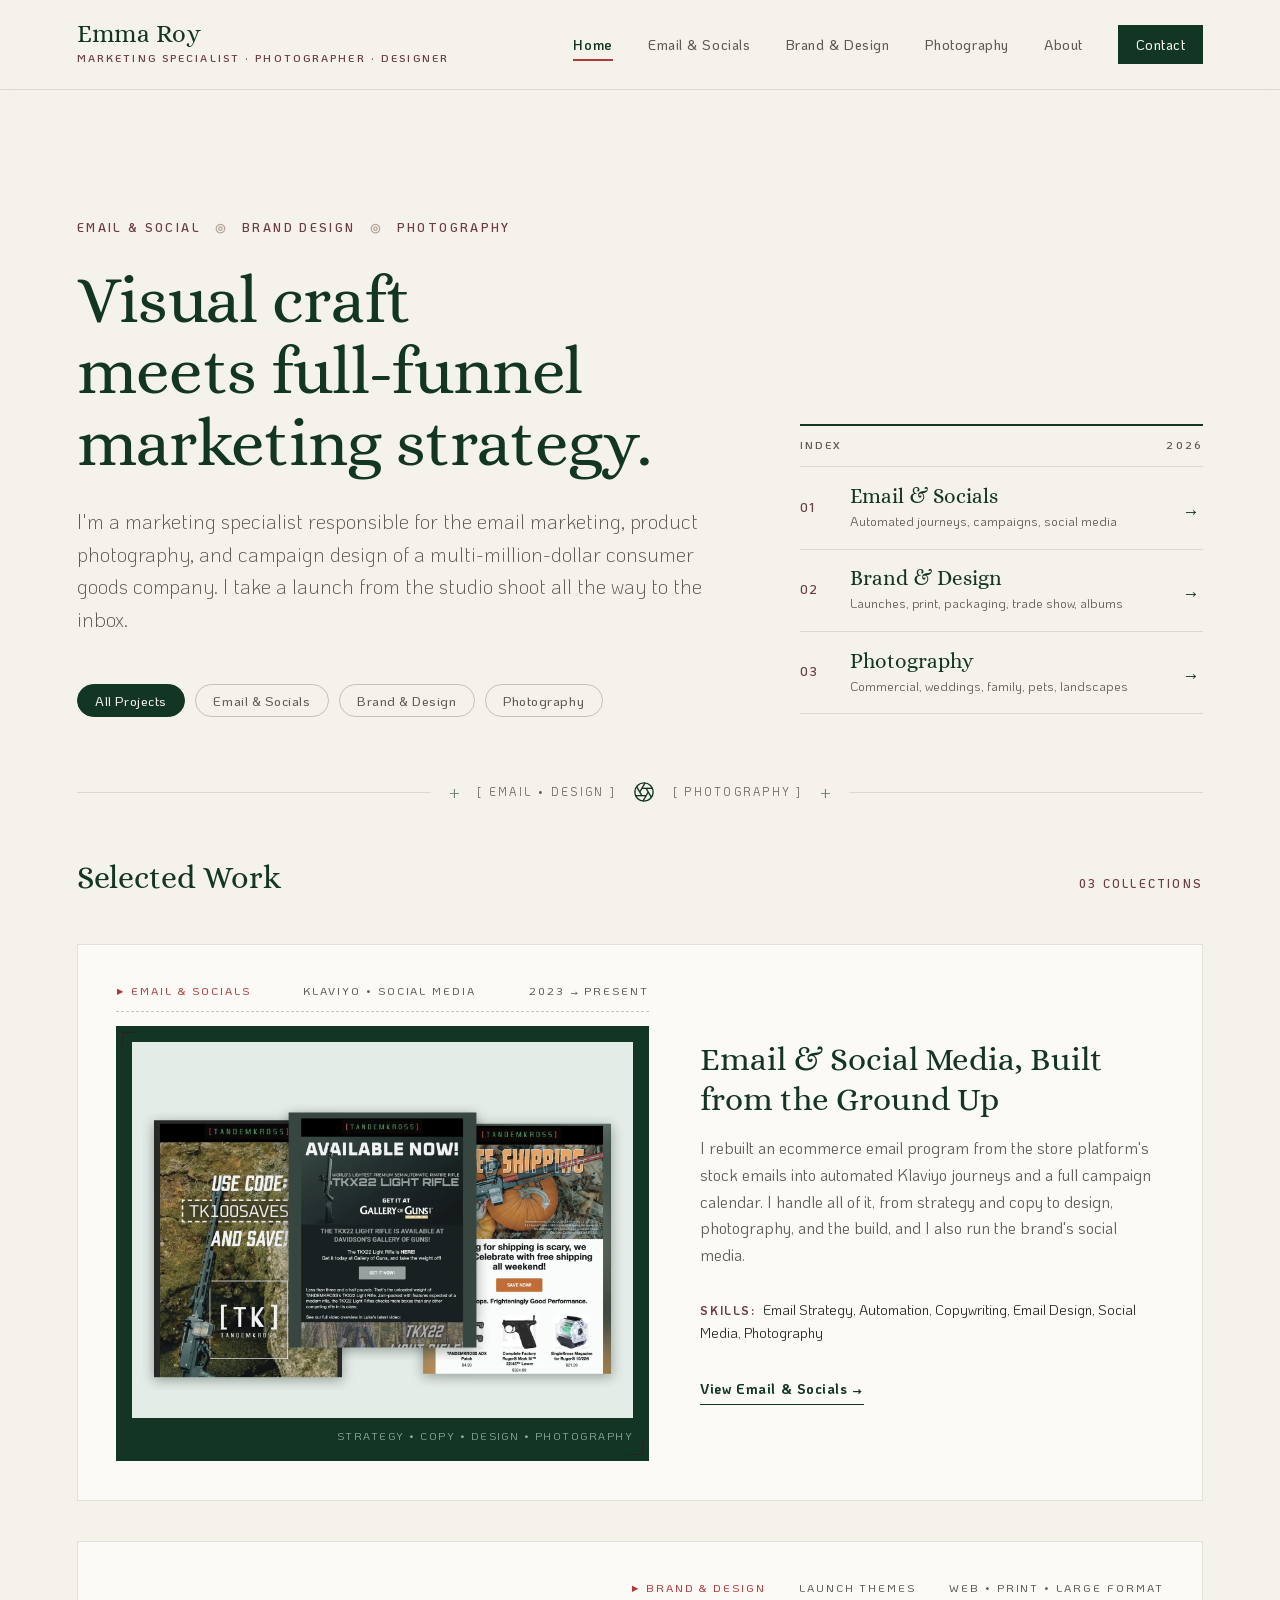
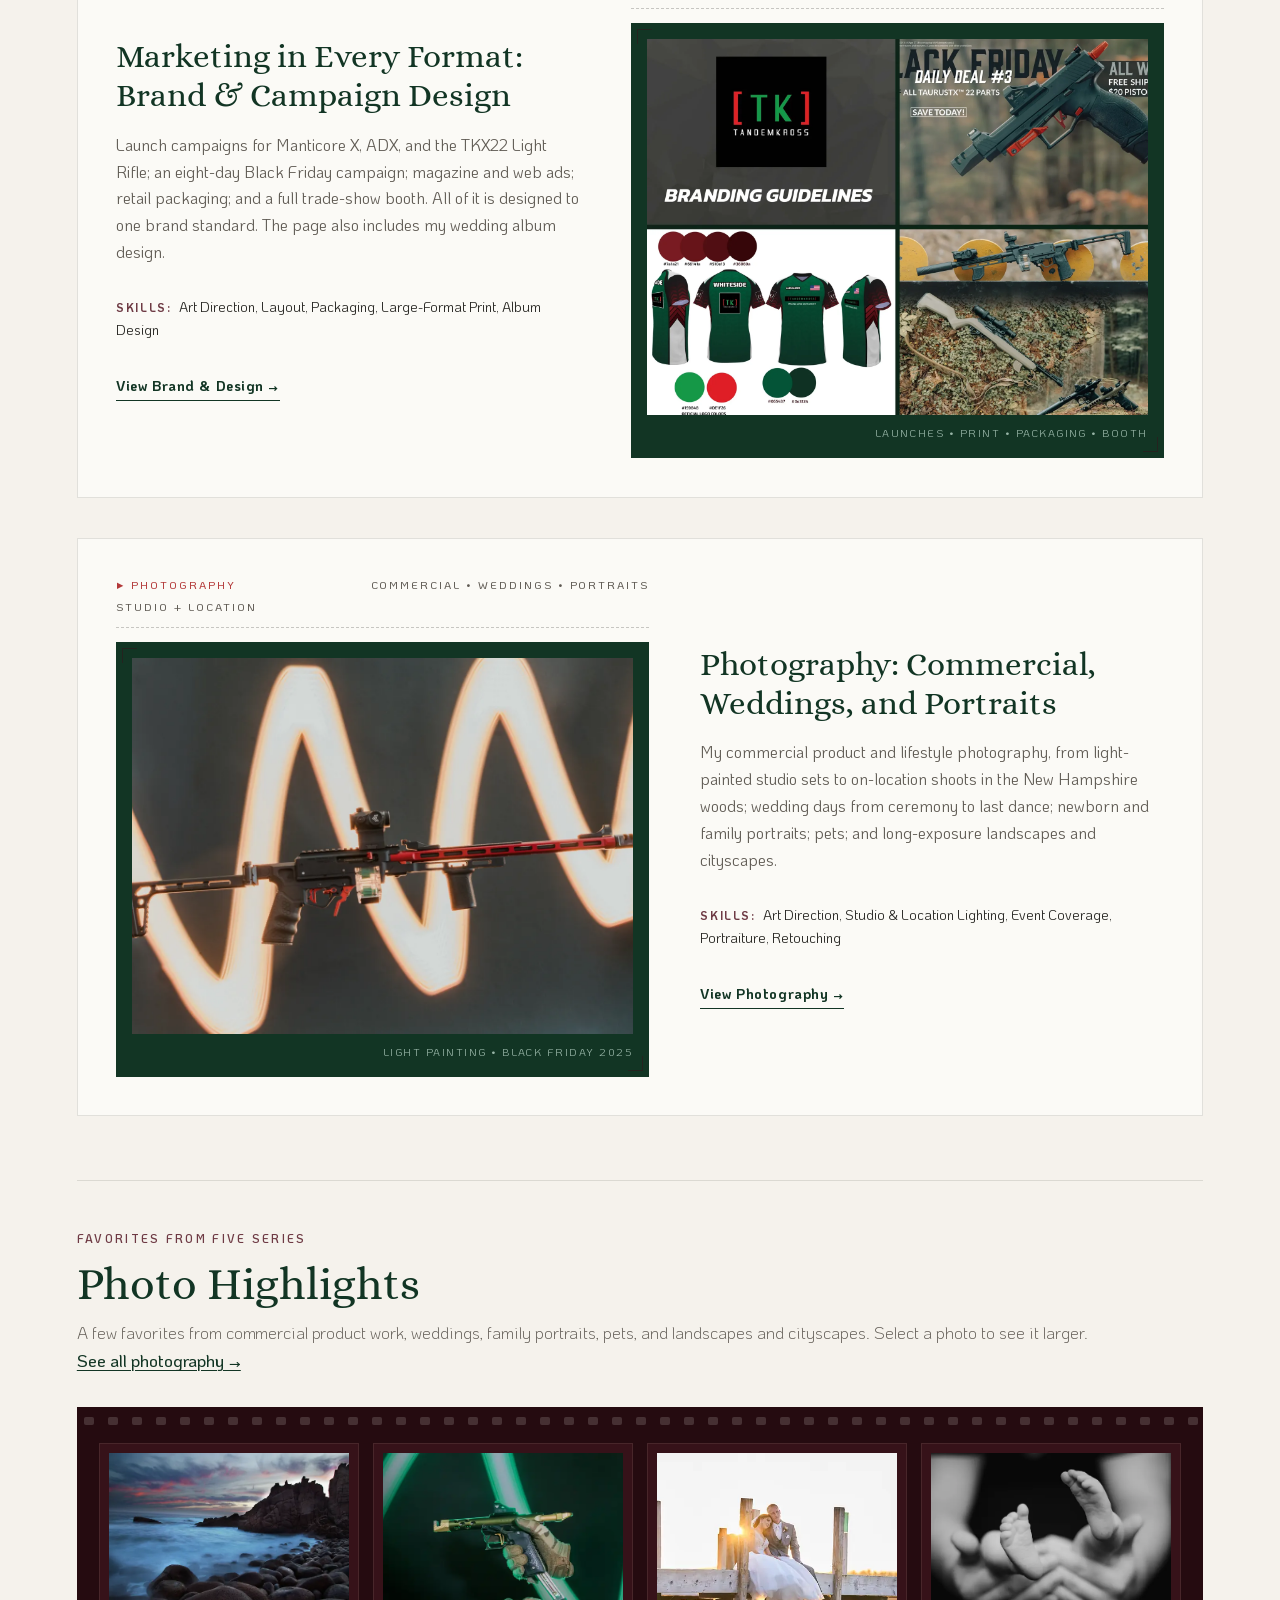
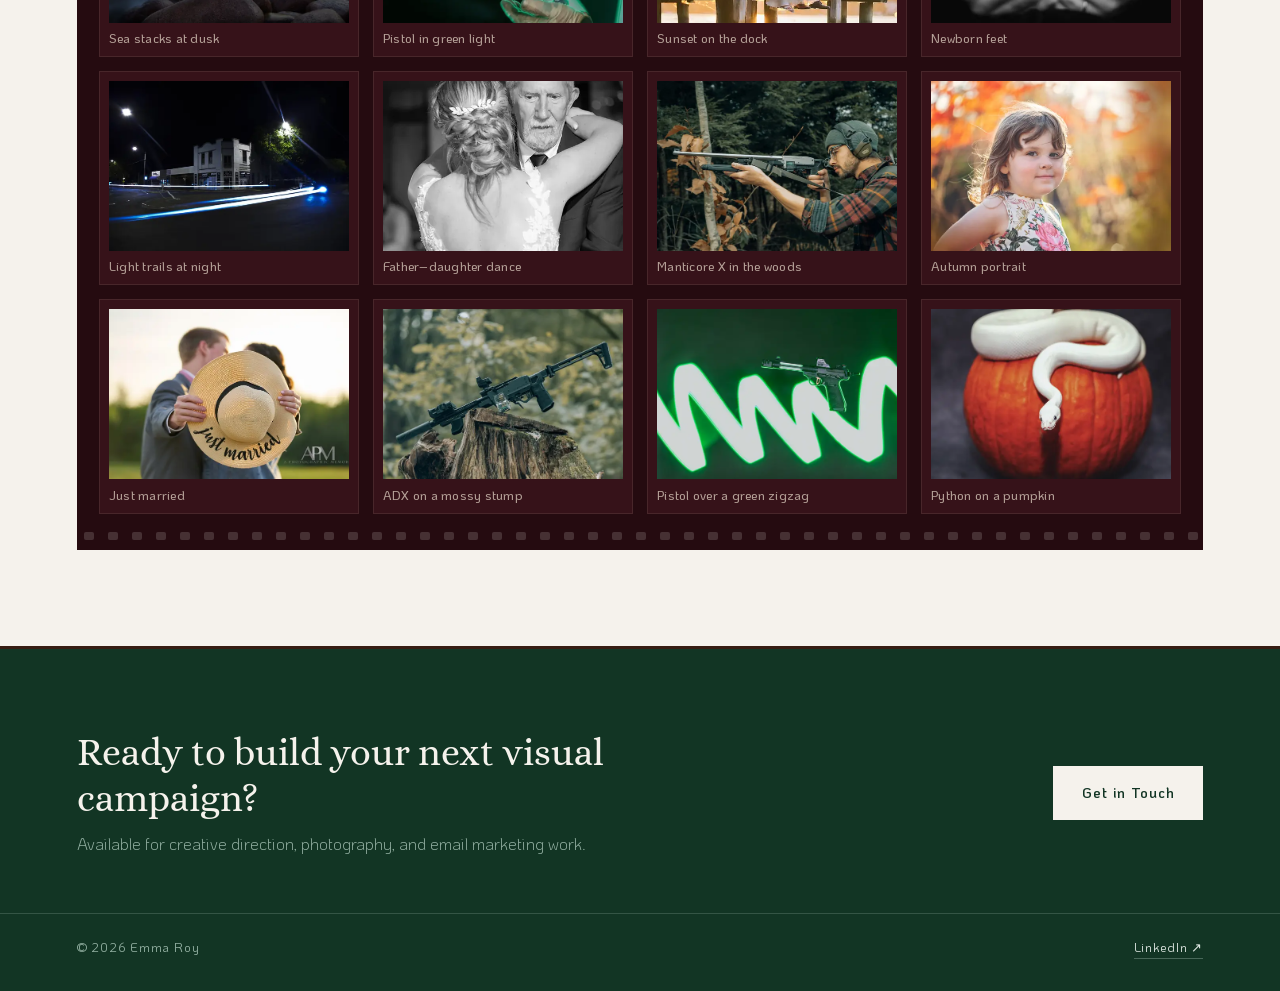
==== commit 04e946d0: "11-3-26 index, brand-design, email-social, photography" ====
--- a/index.html
+++ b/index.html
@@ -40,7 +40,7 @@
       </div>
       <h1 class="hero-title">Visual craft meets full-funnel marketing strategy.</h1>
       <p class="hero-lead">
-        I'm the marketing specialist behind TandemKross's email program, product photography, and campaign design. I take a launch from the studio shoot all the way to the inbox.
+        I'm a marketing specialist responsible for the email marketing, product photography, and campaign design of a multi-million-dollar consumer goods company. I take a launch from the studio shoot all the way to the inbox.
       </p>
 
       <div class="filter-bar" aria-label="Filter case studies">
@@ -125,9 +125,9 @@
       </div>
 
       <div class="card-info">
-        <h2 class="project-title">TandemKross: Email & Social Media</h2>
+        <h2 class="project-title">Email & Social Media, Built from the Ground Up</h2>
         <p class="project-summary">
-          I rebuilt TandemKross's email program, moving it from the store platform's stock emails to automated Klaviyo journeys and a full campaign calendar. I handle all of it, from strategy and copy to design, photography, and the build, and I also run the brand's social media.
+          I rebuilt an ecommerce email program from the store platform's stock emails into automated Klaviyo journeys and a full campaign calendar. I handle all of it, from strategy and copy to design, photography, and the build, and I also run the brand's social media.
         </p>
 
         <div class="roles-delivered">
@@ -155,7 +155,7 @@
       </div>
 
       <div class="card-info">
-        <h2 class="project-title">Marketing in Every Format: TandemKross Design</h2>
+        <h2 class="project-title">Marketing in Every Format: Brand & Campaign Design</h2>
         <p class="project-summary">
           Launch campaigns for Manticore X, ADX, and the TKX22 Light Rifle; an eight-day Black Friday campaign; magazine and web ads; retail packaging; and a full trade-show booth. All of it is designed to one brand standard. The page also includes my wedding album design.
         </p>
@@ -187,7 +187,7 @@
       <div class="card-info">
         <h2 class="project-title">Photography: Commercial, Weddings, and Portraits</h2>
         <p class="project-summary">
-          Product and lifestyle photography for TandemKross, from light-painted studio sets to on-location shoots in the New Hampshire woods; wedding days from ceremony to last dance; newborn and family portraits; pets; and long-exposure landscapes and cityscapes.
+          My commercial product and lifestyle photography, from light-painted studio sets to on-location shoots in the New Hampshire woods; wedding days from ceremony to last dance; newborn and family portraits; pets; and long-exposure landscapes and cityscapes.
         </p>
 
         <div class="roles-delivered">
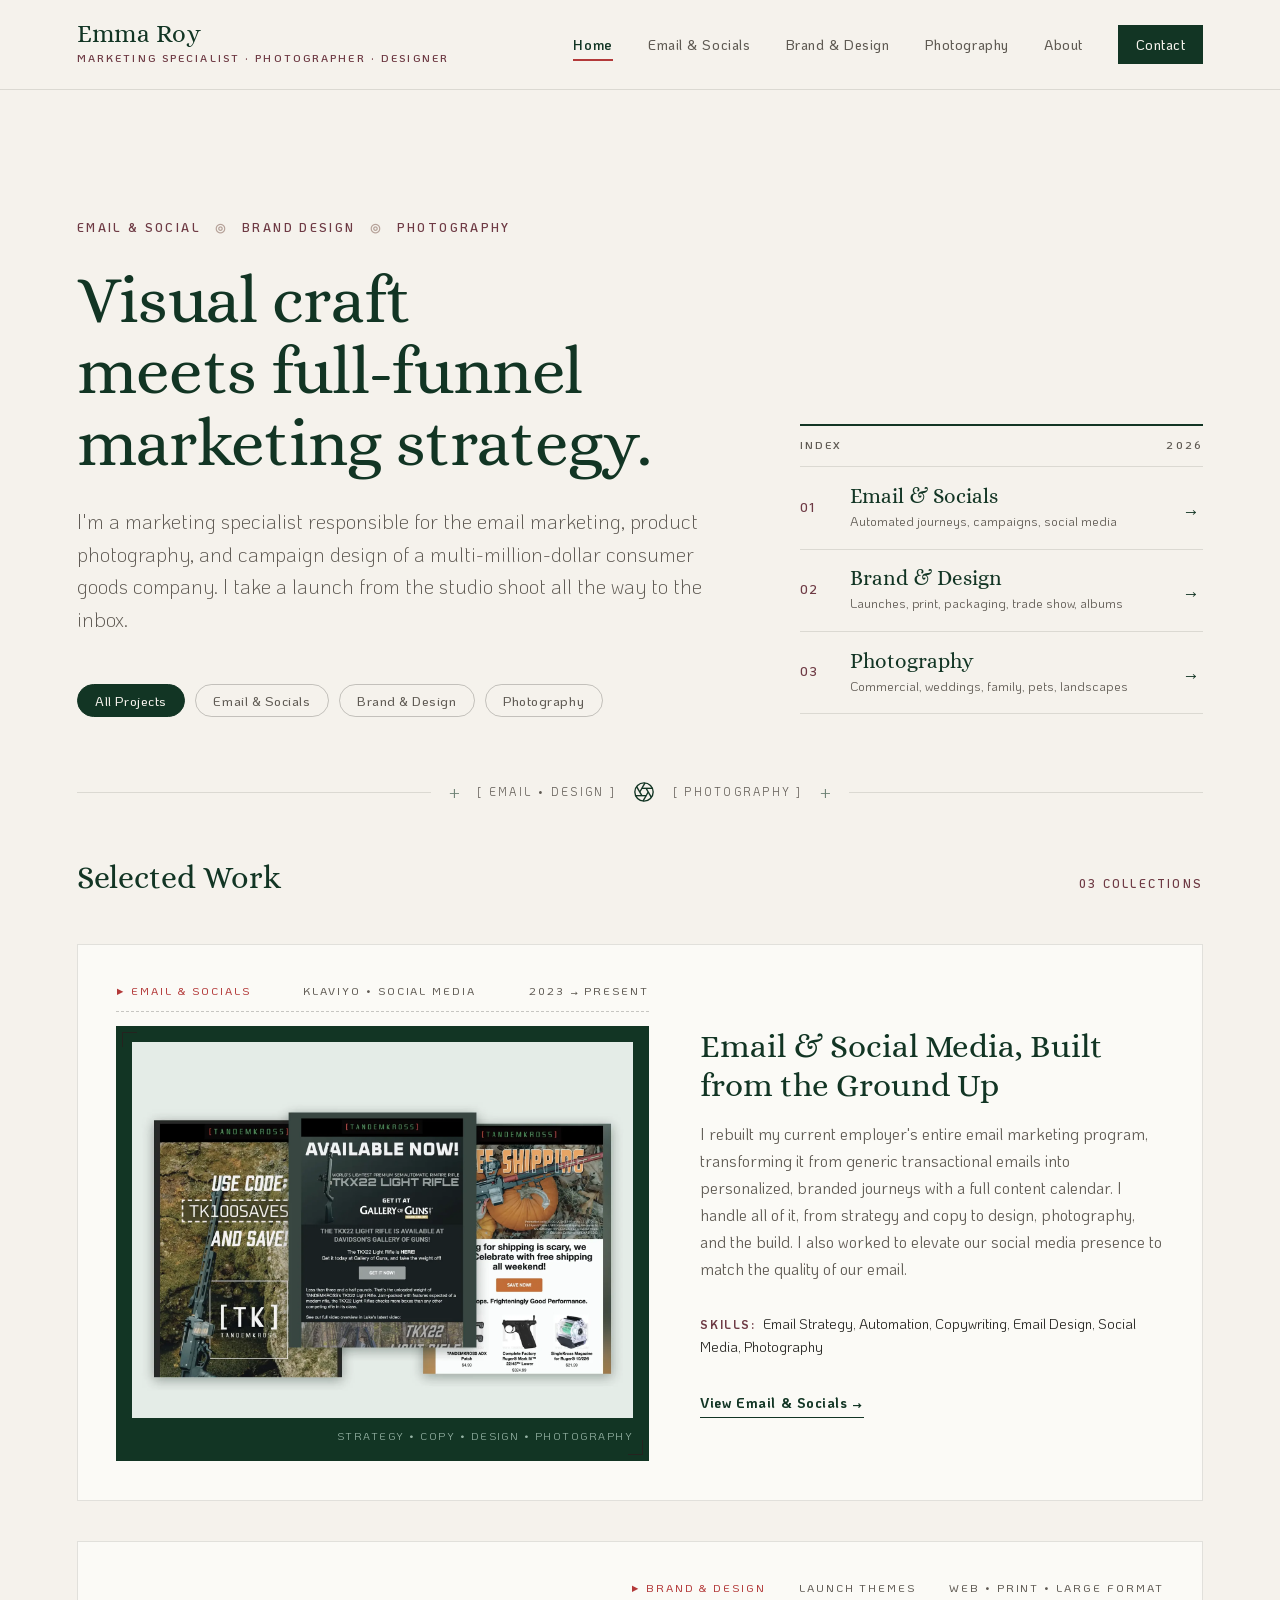
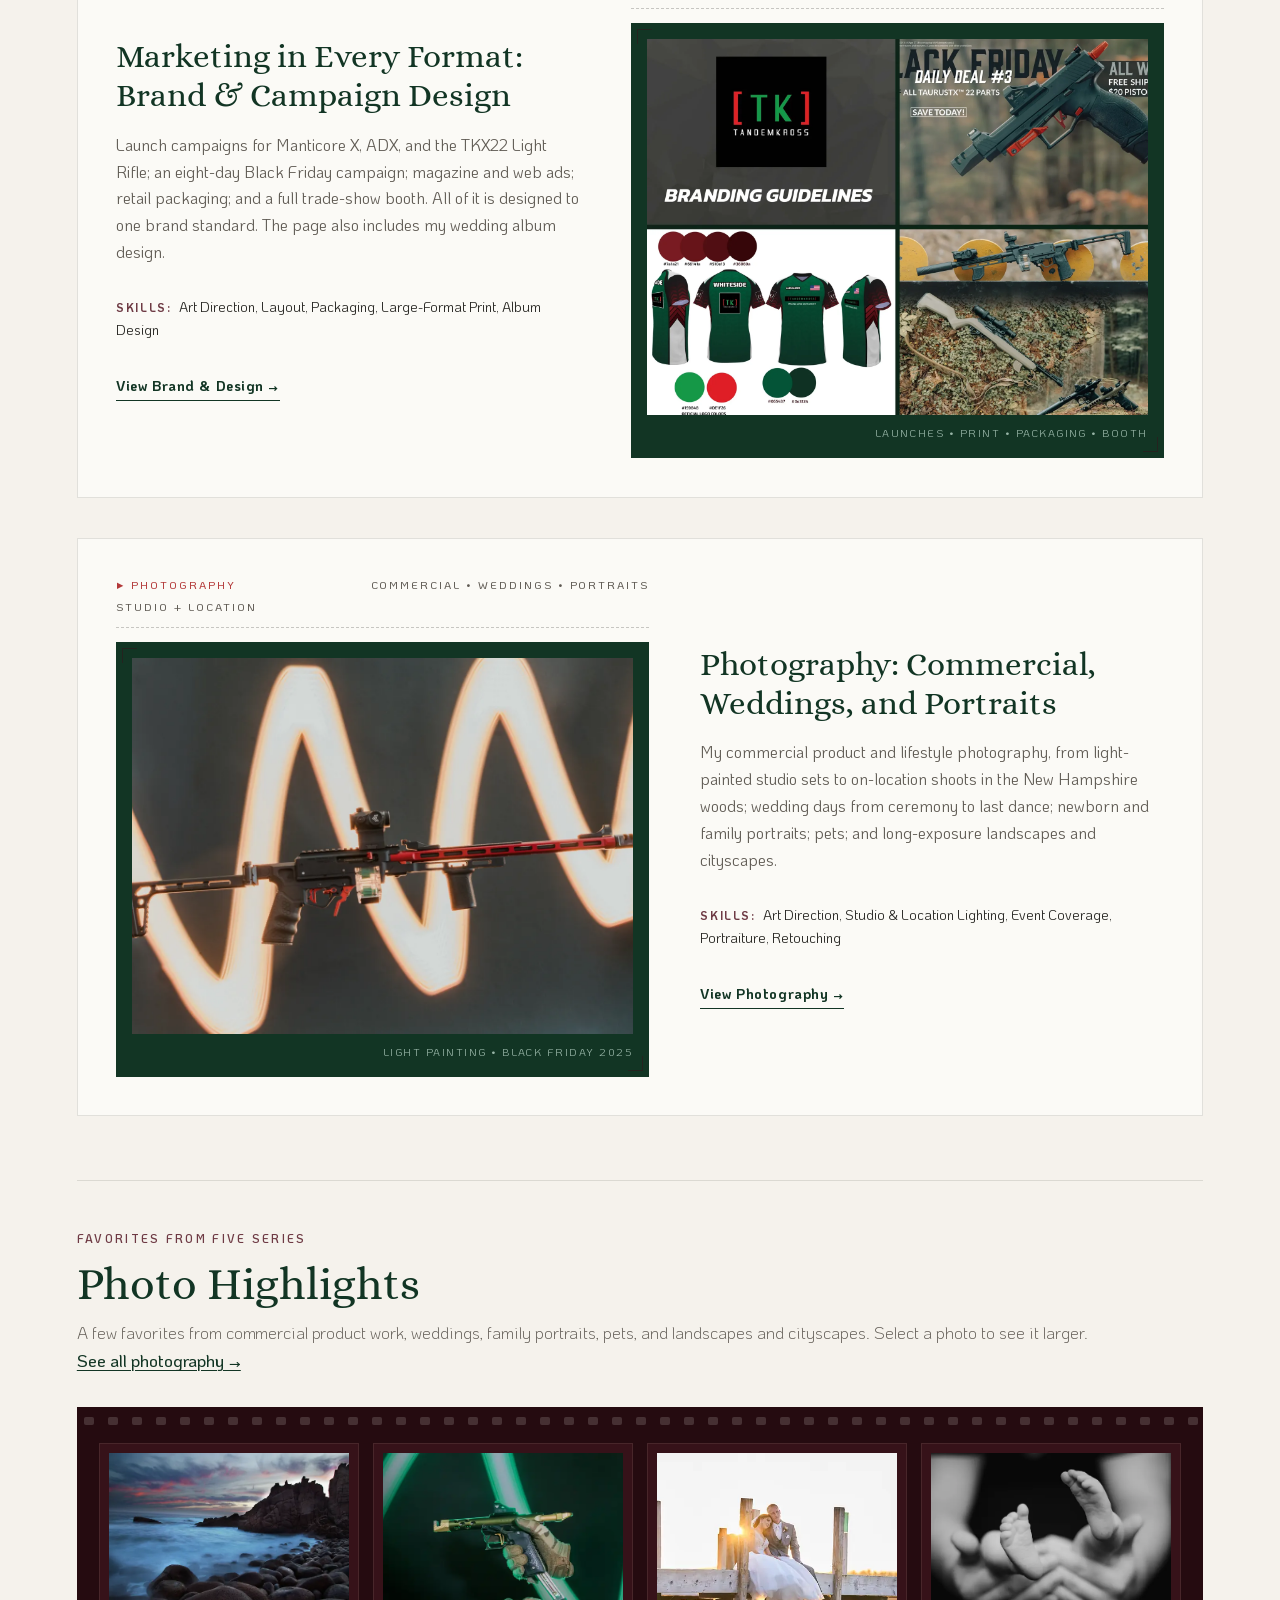
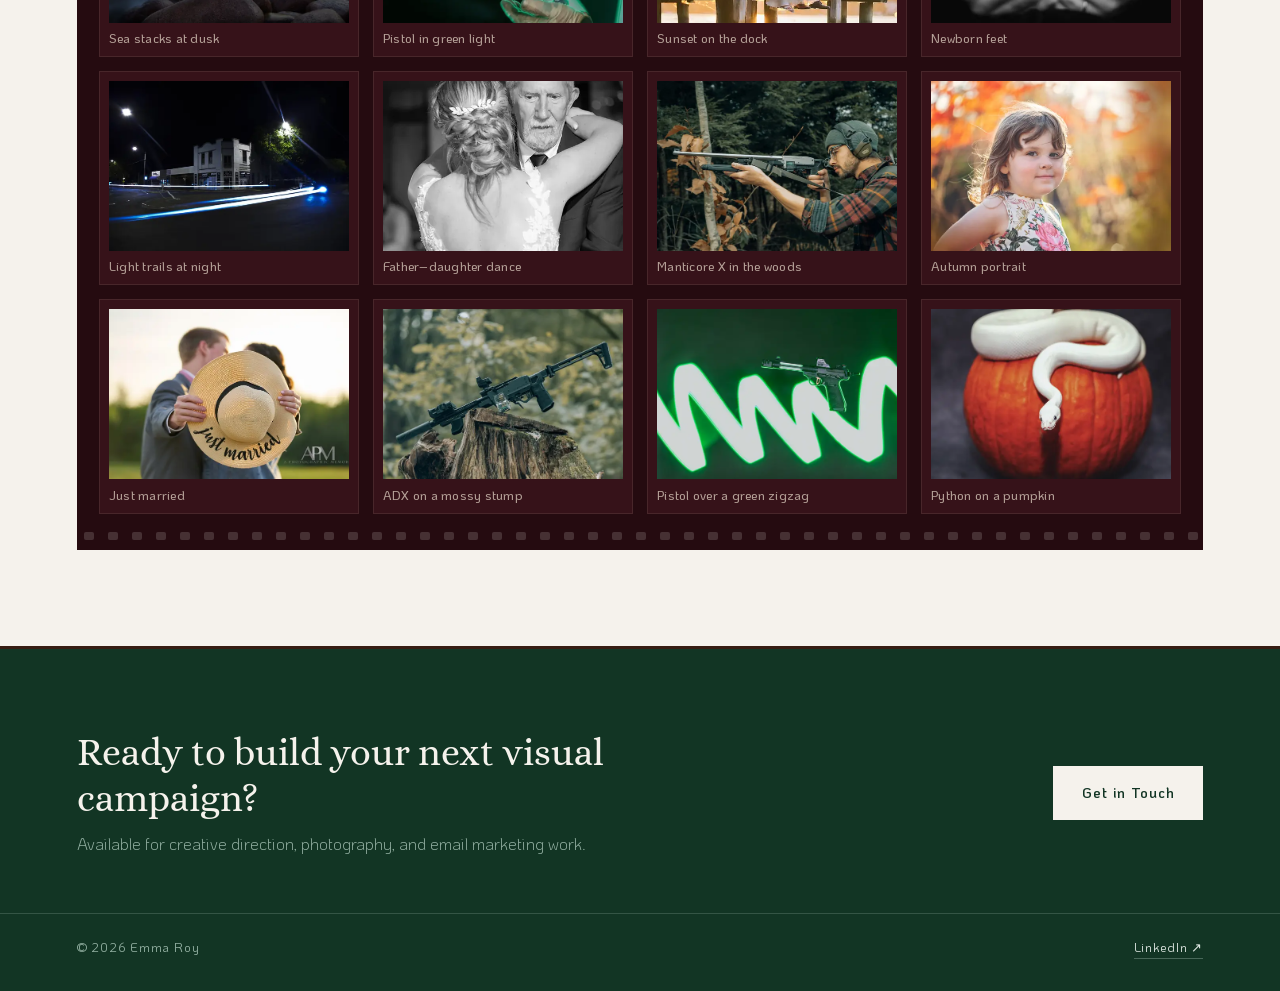
==== commit 94c44505: "11-3-26 index, about, brand-design, email-social, photography" ====
--- a/index.html
+++ b/index.html
@@ -118,7 +118,7 @@
 
         <div class="media-container">
           <img src="images/web/email/cover-collage-lg.webp"
-               alt="Three TandemKross emails: a welcome offer, the TKX22 Light Rifle launch, and a Halloween free-shipping promotion"
+               alt="Three TANDEMKROSS emails: a welcome offer, the TKX22 Light Rifle launch, and a Halloween free-shipping promotion"
                width="1600" height="1200" loading="lazy" decoding="async" />
           <div class="film-stamp">STRATEGY • COPY • DESIGN • PHOTOGRAPHY</div>
         </div>
@@ -127,7 +127,7 @@
       <div class="card-info">
         <h2 class="project-title">Email & Social Media, Built from the Ground Up</h2>
         <p class="project-summary">
-          I rebuilt an ecommerce email program from the store platform's stock emails into automated Klaviyo journeys and a full campaign calendar. I handle all of it, from strategy and copy to design, photography, and the build, and I also run the brand's social media.
+          I rebuilt my current employer's entire email marketing program, transforming it from generic transactional emails into personalized, branded journeys with a full content calendar. I handle all of it, from strategy and copy to design, photography, and the build. I also worked to elevate our social media presence to match the quality of our email.
         </p>
 
         <div class="roles-delivered">
@@ -148,7 +148,7 @@
 
         <div class="media-container">
           <img src="images/web/design/cover-collage-lg.webp"
-               alt="TandemKross design work: brand guidelines cover, a Black Friday banner, the team jersey, and a trade-show back wall"
+               alt="TANDEMKROSS design work: brand guidelines cover, a Black Friday banner, the team jersey, and a trade-show back wall"
                width="1600" height="1200" loading="lazy" decoding="async" />
           <div class="film-stamp">LAUNCHES • PRINT • PACKAGING • BOOTH</div>
         </div>
@@ -211,7 +211,7 @@
       <button type="button" class="contact-frame" data-full="images/web/landscapes/coast-sea-stacks-dusk-lg.webp" data-spec="24mm • f/22 • 4s • ISO 100">
         <span class="contact-thumb"><img src="images/web/landscapes/coast-sea-stacks-dusk-sm.webp" width="640" height="427" alt="Long exposure of rocky sea stacks at dusk, the water smoothed to mist over boulders" loading="lazy" decoding="async" /></span><span class="frame-caption">Sea stacks at dusk</span>
       </button>
-      <button type="button" class="contact-frame" data-full="images/web/commercial/studio-light-painting-2-lg.webp" data-spec="Commercial • TandemKross">
+      <button type="button" class="contact-frame" data-full="images/web/commercial/studio-light-painting-2-lg.webp" data-spec="Commercial • TANDEMKROSS">
         <span class="contact-thumb"><img src="images/web/commercial/studio-light-painting-2-sm.webp" width="640" height="427" alt="Gloved hands holding a gold-accented pistol between streaks of green light" loading="lazy" decoding="async" /></span><span class="frame-caption">Pistol in green light</span>
       </button>
       <button type="button" class="contact-frame" data-full="images/web/weddings/wedding-dock-sunset-lg.webp" data-spec="Wedding coverage">
@@ -226,7 +226,7 @@
       <button type="button" class="contact-frame" data-full="images/web/weddings/wedding-father-daughter-dance-lg.webp" data-spec="Wedding coverage">
         <span class="contact-thumb"><img src="images/web/weddings/wedding-father-daughter-dance-sm.webp" width="427" height="640" alt="Black and white image of the bride embracing her father during their dance" loading="lazy" decoding="async" /></span><span class="frame-caption">Father–daughter dance</span>
       </button>
-      <button type="button" class="contact-frame" data-full="images/web/commercial/lifestyle-hunter-build-lg.webp" data-spec="Commercial • TandemKross">
+      <button type="button" class="contact-frame" data-full="images/web/commercial/lifestyle-hunter-build-lg.webp" data-spec="Commercial • TANDEMKROSS">
         <span class="contact-thumb"><img src="images/web/commercial/lifestyle-hunter-build-sm.webp" width="640" height="427" alt="Hunter in flannel aiming a Manticore X build in the woods" loading="lazy" decoding="async" /></span><span class="frame-caption">Manticore X in the woods</span>
       </button>
       <button type="button" class="contact-frame" data-full="images/web/family/toddler-autumn-portrait-lg.webp" data-spec="5D Mark IV • EF 100mm Macro • f/3.2 • 1/2000s • ISO 800">
@@ -235,10 +235,10 @@
       <button type="button" class="contact-frame" data-full="images/web/weddings/wedding-just-married-lg.webp" data-spec="Wedding coverage">
         <span class="contact-thumb"><img src="images/web/weddings/wedding-just-married-sm.webp" width="640" height="427" alt="Couple kissing behind a straw hat that reads 'just married'" loading="lazy" decoding="async" /></span><span class="frame-caption">Just married</span>
       </button>
-      <button type="button" class="contact-frame" data-full="images/web/commercial/lifestyle-adx-stump-lg.webp" data-spec="Commercial • TandemKross">
+      <button type="button" class="contact-frame" data-full="images/web/commercial/lifestyle-adx-stump-lg.webp" data-spec="Commercial • TANDEMKROSS">
         <span class="contact-thumb"><img src="images/web/commercial/lifestyle-adx-stump-sm.webp" width="640" height="427" alt="ADX build resting on a mossy stump in the forest" loading="lazy" decoding="async" /></span><span class="frame-caption">ADX on a mossy stump</span>
       </button>
-      <button type="button" class="contact-frame" data-full="images/web/commercial/studio-light-painting-4-lg.webp" data-spec="Commercial • TandemKross">
+      <button type="button" class="contact-frame" data-full="images/web/commercial/studio-light-painting-4-lg.webp" data-spec="Commercial • TANDEMKROSS">
         <span class="contact-thumb"><img src="images/web/commercial/studio-light-painting-4-sm.webp" width="640" height="427" alt="Pistol floating above a green-edged light-painted zigzag" loading="lazy" decoding="async" /></span><span class="frame-caption">Pistol over a green zigzag</span>
       </button>
       <button type="button" class="contact-frame" data-full="images/web/animals/python-pumpkin-lg.webp" data-spec="EF 50mm • f/4 • 1/200s • ISO 100">
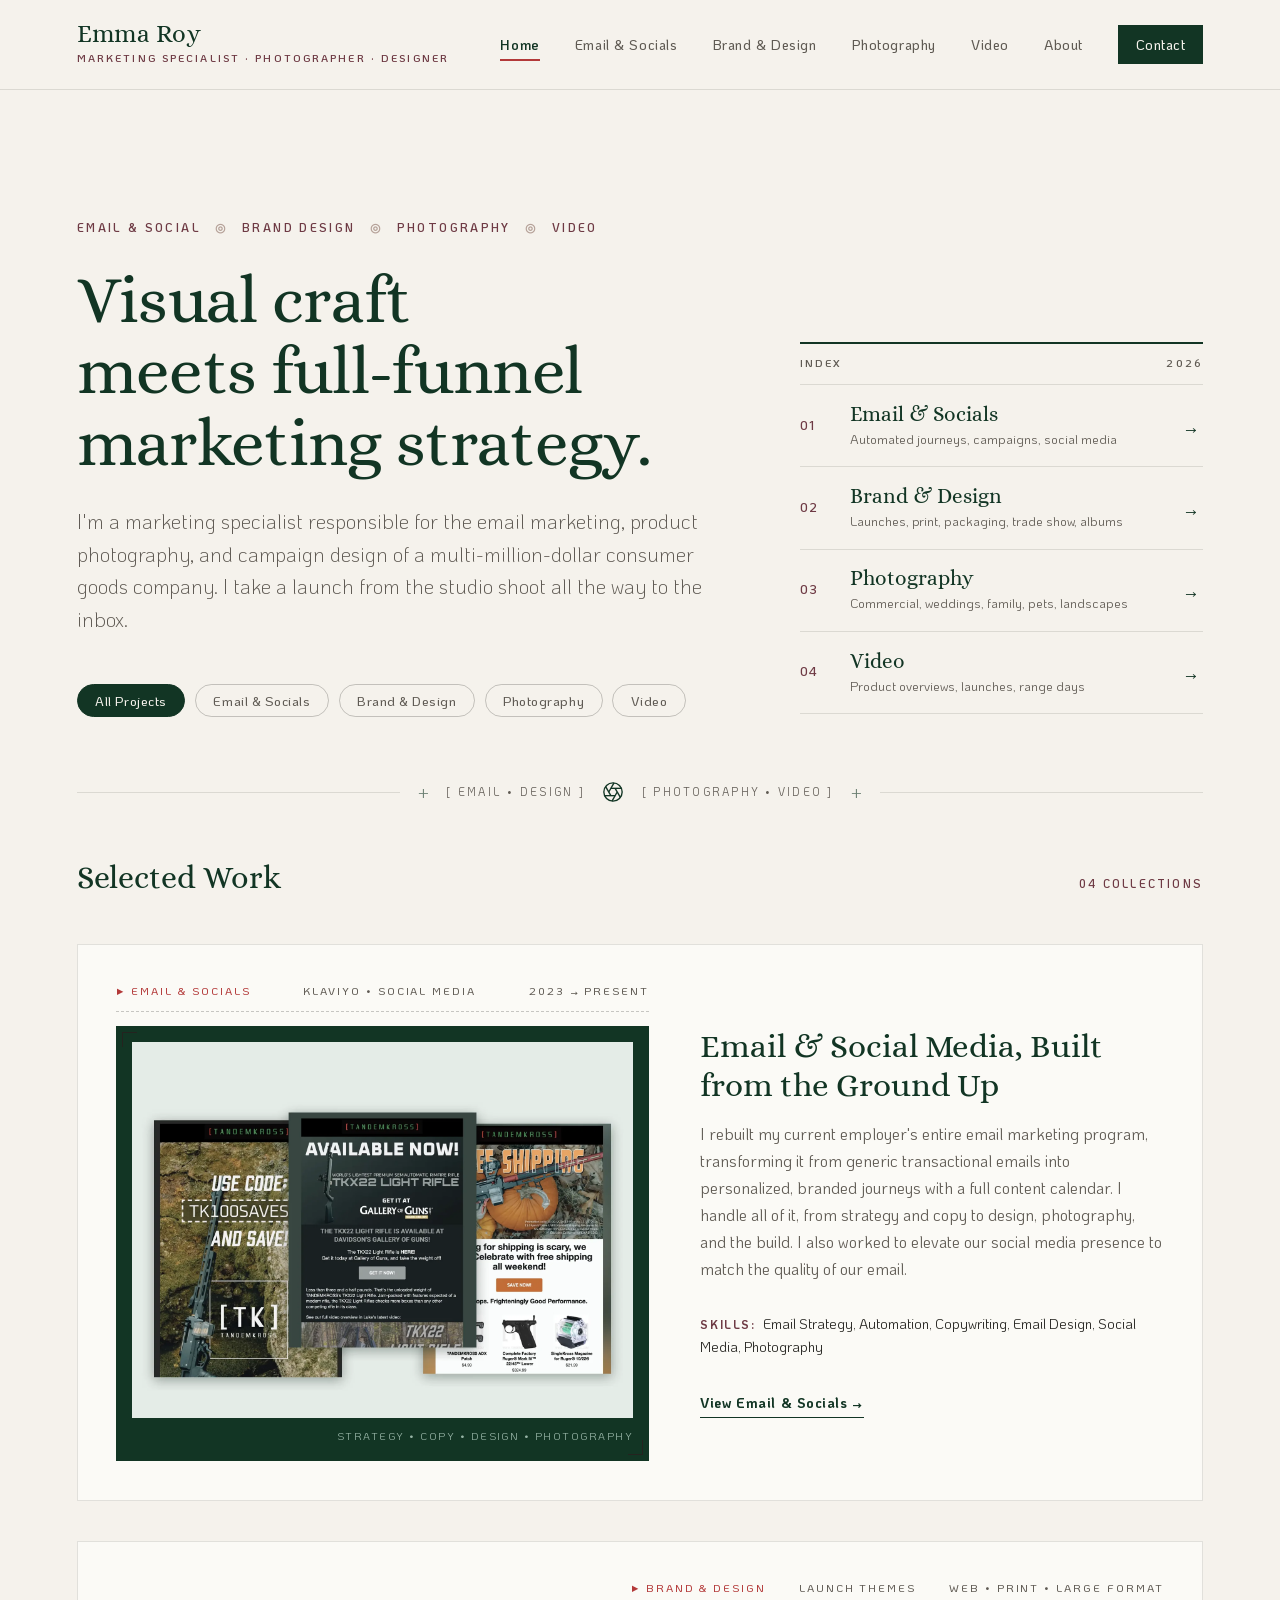
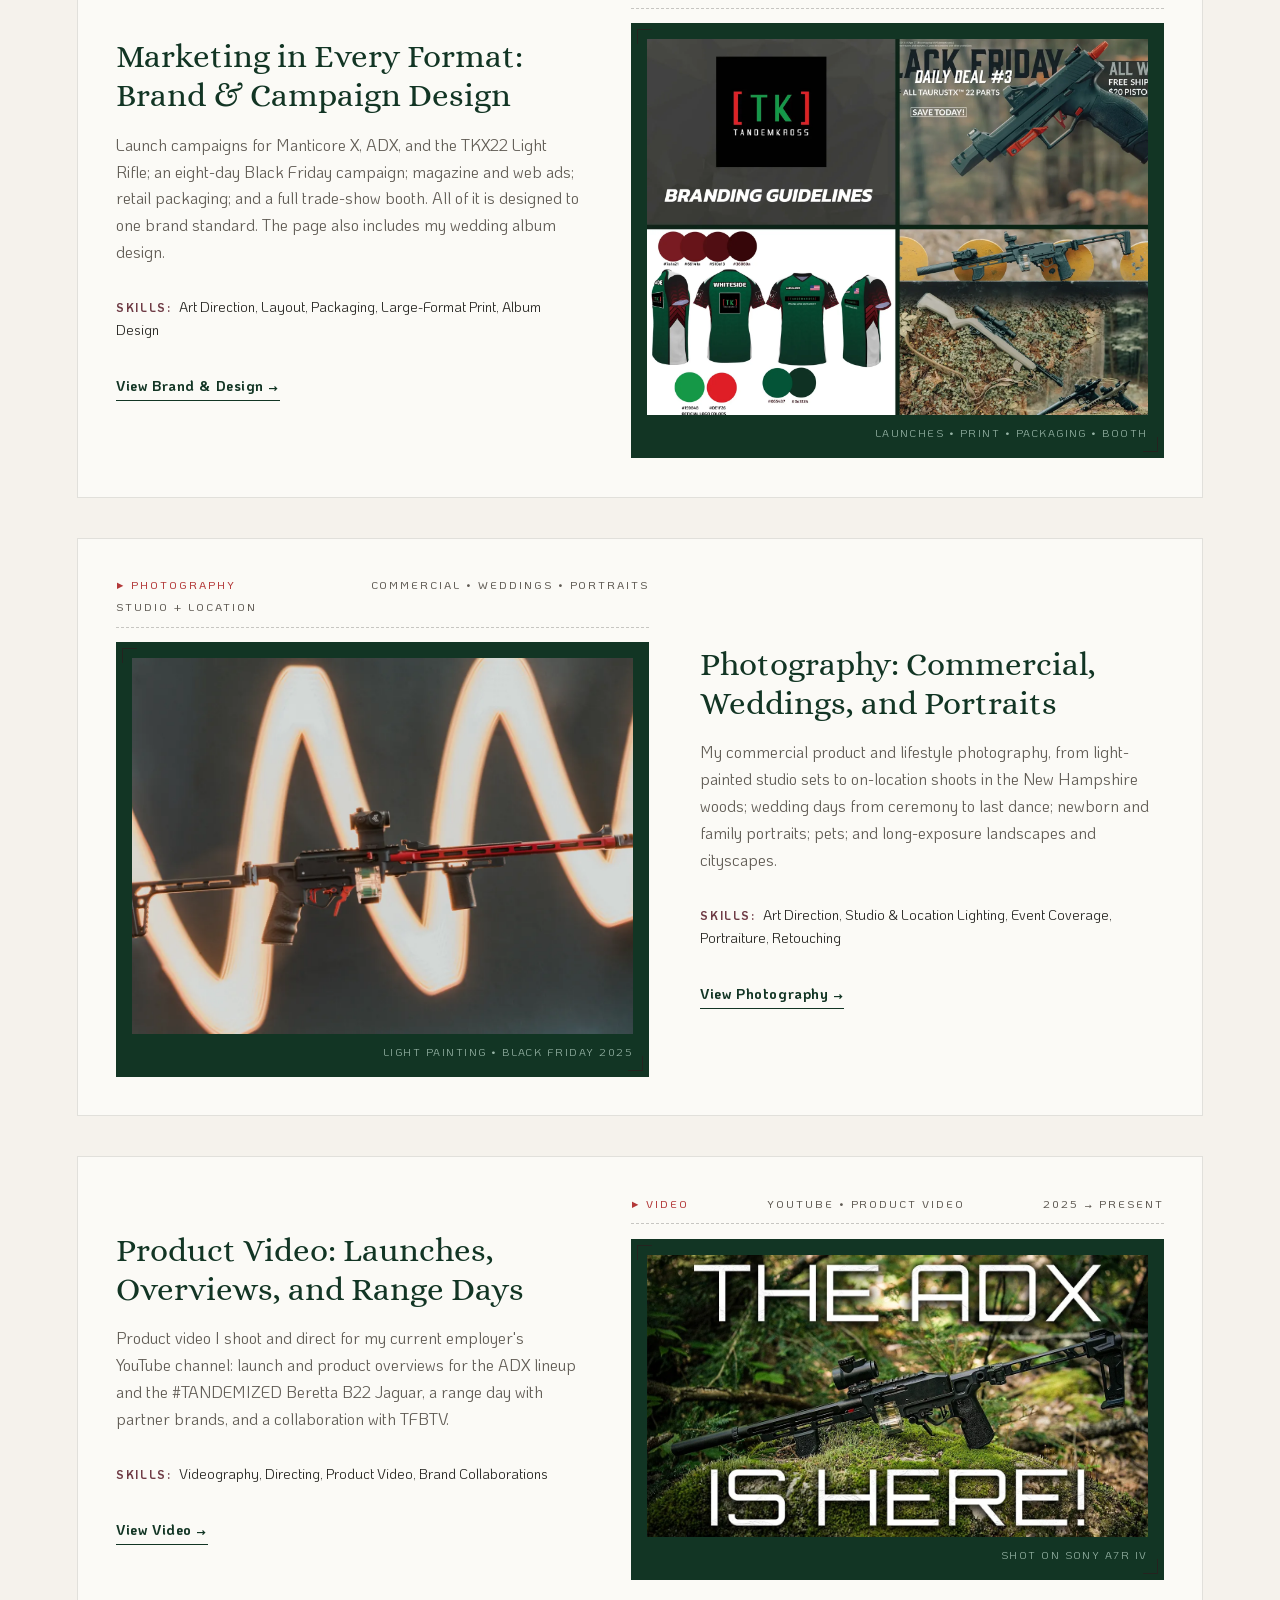
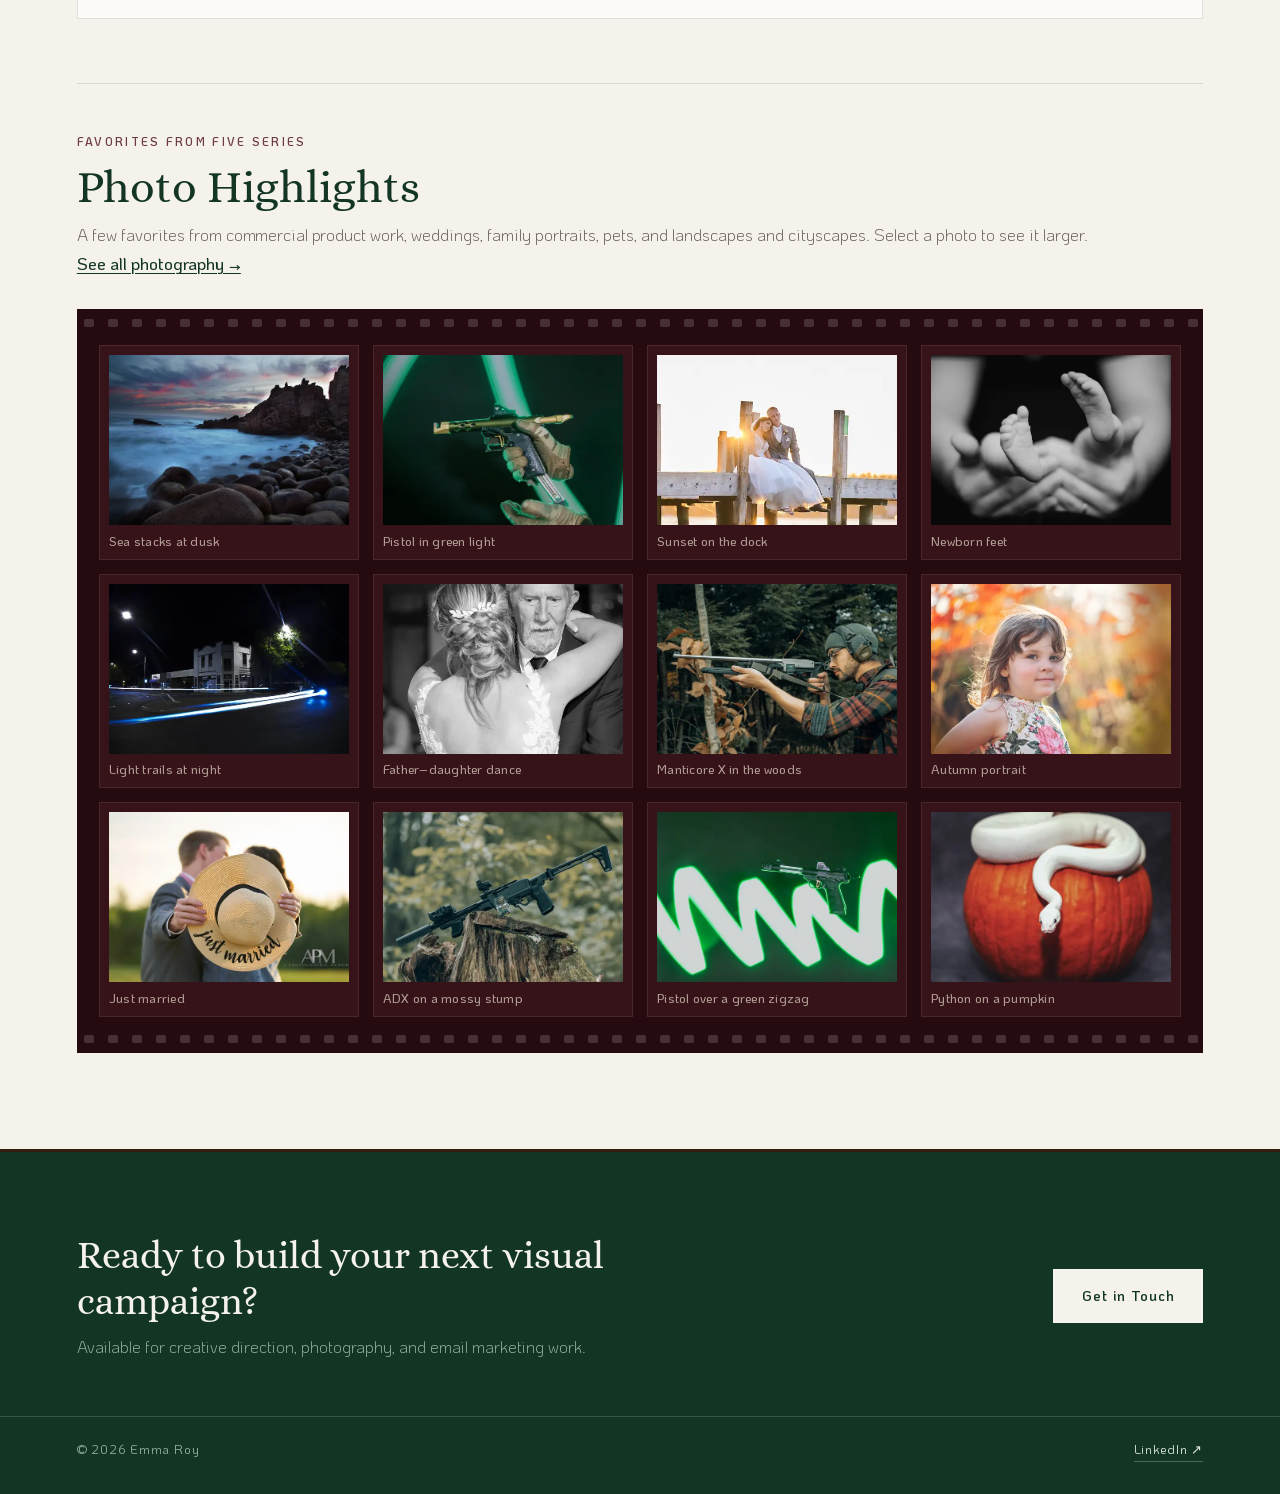
==== commit f18aedf0: "11-9-26 video, index" ====
--- a/index.html
+++ b/index.html
@@ -24,6 +24,7 @@
       <a href="email-social.html">Email & Socials</a>
       <a href="brand-design.html">Brand & Design</a>
       <a href="photography.html">Photography</a>
+      <a href="video.html">Video</a>
       <a href="about.html">About</a>
       <a href="https://forms.gle/6zwebDHDZ1jdh2xRA" class="nav-cta" target="_blank" rel="noopener">Contact</a>
     </nav>
@@ -37,6 +38,8 @@
         <span>Brand Design</span>
         <span class="aperture-glyph">◎</span>
         <span>Photography</span>
+        <span class="aperture-glyph">◎</span>
+        <span>Video</span>
       </div>
       <h1 class="hero-title">Visual craft meets full-funnel marketing strategy.</h1>
       <p class="hero-lead">
@@ -48,6 +51,7 @@
         <button type="button" class="filter-btn" data-filter="email">Email & Socials</button>
         <button type="button" class="filter-btn" data-filter="brand">Brand & Design</button>
         <button type="button" class="filter-btn" data-filter="photo">Photography</button>
+        <button type="button" class="filter-btn" data-filter="video">Video</button>
       </div>
     </div>
 
@@ -80,6 +84,14 @@
         </span>
         <span class="index-arrow" aria-hidden="true">→</span>
       </a>
+      <a href="video.html" class="index-row">
+        <span class="index-num">04</span>
+        <span class="index-body">
+          <span class="index-title">Video</span>
+          <span class="index-desc">Product overviews, launches, range days</span>
+        </span>
+        <span class="index-arrow" aria-hidden="true">→</span>
+      </a>
     </nav>
   </section>
 
@@ -97,7 +109,7 @@
         <line x1="16.62" y1="12" x2="10.88" y2="21.94"/>
       </svg>
     </span>
-    <span class="aspect-stamp">[ PHOTOGRAPHY ]</span>
+    <span class="aspect-stamp">[ PHOTOGRAPHY • VIDEO ]</span>
     <span class="crop-mark">+</span>
   </div>
 
@@ -105,7 +117,7 @@
 
     <header class="feed-header">
       <h2 class="feed-title">Selected Work</h2>
-      <span class="feed-count">03 Collections</span>
+      <span class="feed-count">04 Collections</span>
     </header>
 
     <article class="case-card" data-category="email">
@@ -198,6 +210,36 @@
       </div>
     </article>
 
+    <article class="case-card reverse" data-category="video">
+      <div class="card-visual">
+        <div class="film-rebate-strip">
+          <span class="rebate-code">▶ VIDEO</span>
+          <span class="film-stock">YOUTUBE • PRODUCT VIDEO</span>
+          <span class="exposure-spec">2025 → PRESENT</span>
+        </div>
+
+        <div class="media-container is-wide">
+          <img src="images/web/video/adx-lineup-lg.webp"
+               alt="Thumbnail for the ADX launch video: an ADX build on a mossy rock in the forest under the words 'The ADX is here!'"
+               width="1280" height="720" loading="lazy" decoding="async" />
+          <div class="film-stamp">SHOT ON SONY A7R IV</div>
+        </div>
+      </div>
+
+      <div class="card-info">
+        <h2 class="project-title">Product Video: Launches, Overviews, and Range Days</h2>
+        <p class="project-summary">
+          Product video I shoot and direct for my current employer's YouTube channel: launch and product overviews for the ADX lineup and the #TANDEMIZED Beretta B22 Jaguar, a range day with partner brands, and a collaboration with TFBTV.
+        </p>
+
+        <div class="roles-delivered">
+          <span>SKILLS:</span> Videography, Directing, Product Video, Brand Collaborations
+        </div>
+
+        <a href="video.html" class="view-case-link">View Video →</a>
+      </div>
+    </article>
+
   </main>
 
   <section id="contact-sheet" class="contact-sheet-section">
--- a/style.css
+++ b/style.css
@@ -1591,6 +1591,77 @@
   .email-gallery .contact-thumb { height: 260px; }
 }
 
+/* Video page: poster on the forest mat, swapped for the YouTube player on play */
+.video-frame {
+  max-width: 1000px;
+}
+.video-poster,
+.video-embed {
+  display: block;
+  position: relative;
+  width: 100%;
+  aspect-ratio: 16 / 9;
+  border: 0;
+}
+.video-poster img {
+  display: block;
+  width: 100%;
+  height: 100%;
+  object-fit: cover;
+}
+.video-play {
+  position: absolute;
+  top: 50%;
+  left: 50%;
+  width: 4.5rem;
+  height: 4.5rem;
+  margin: -2.25rem 0 0 -2.25rem;
+  border-radius: 50%;
+  background: var(--paper-raised);
+  box-shadow: 0 4px 18px rgba(12, 36, 24, 0.35);
+  transition: background-color 0.2s ease, transform 0.2s ease;
+}
+.video-play::after {
+  content: "";
+  position: absolute;
+  top: 50%;
+  left: 50%;
+  margin: -0.8rem 0 0 -0.45rem;
+  border-style: solid;
+  border-width: 0.8rem 0 0.8rem 1.35rem;
+  border-color: transparent transparent transparent var(--color-forest);
+  transition: border-color 0.2s ease;
+}
+.video-poster:hover .video-play,
+.video-poster:focus-visible .video-play {
+  background: var(--color-safelight);
+  transform: scale(1.06);
+}
+.video-poster:hover .video-play::after,
+.video-poster:focus-visible .video-play::after {
+  border-left-color: var(--paper-raised);
+}
+.video-poster:focus-visible {
+  outline: 2px solid var(--color-safelight);
+  outline-offset: 3px;
+}
+.visually-hidden {
+  position: absolute;
+  width: 1px;
+  height: 1px;
+  overflow: hidden;
+  clip: rect(0 0 0 0);
+  white-space: nowrap;
+}
+
+/* Home card with a 16:9 video thumbnail */
+.media-container.is-wide img { aspect-ratio: 16 / 9; }
+
+@media (max-width: 600px) {
+  .video-play { width: 3.5rem; height: 3.5rem; margin: -1.75rem 0 0 -1.75rem; }
+  .video-play::after { margin: -0.6rem 0 0 -0.32rem; border-width: 0.6rem 0 0.6rem 1rem; }
+}
+
 /* Responsive */
 @media (max-width: 900px) {
   .hero-home {
